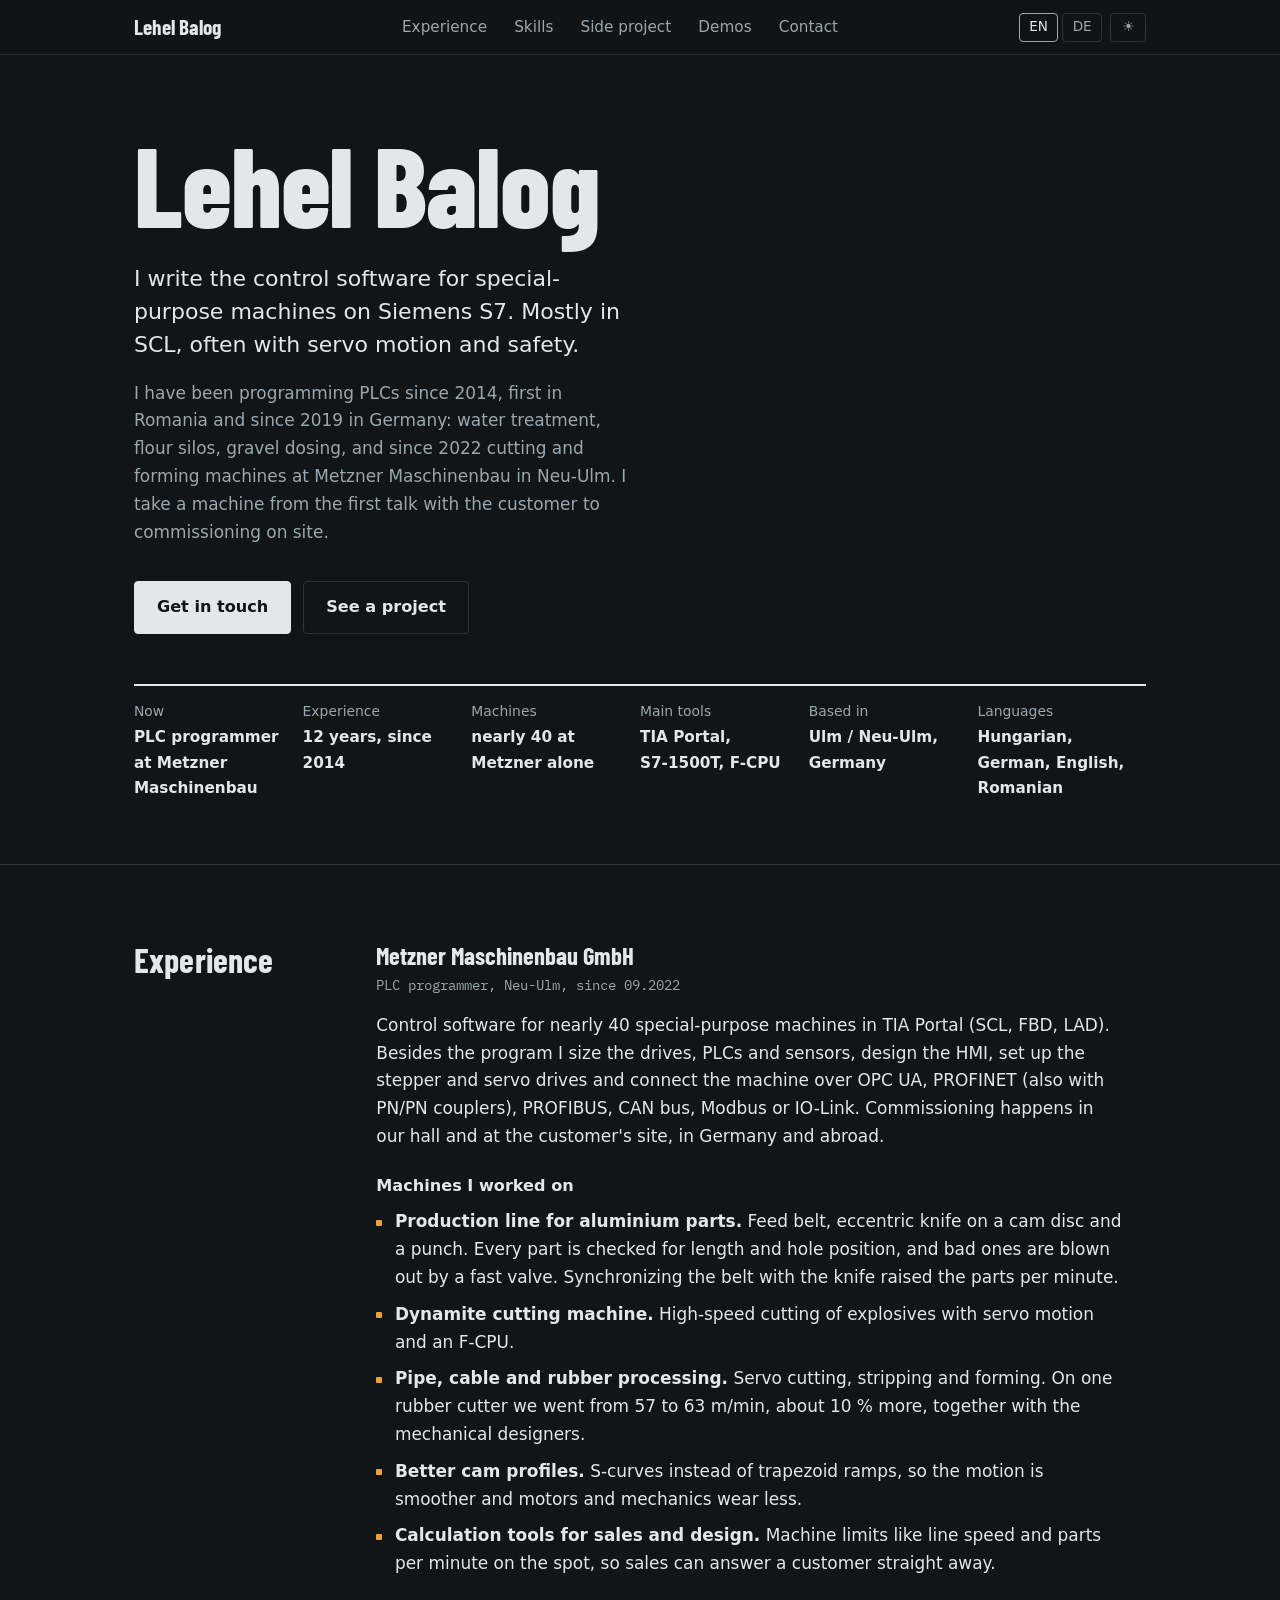
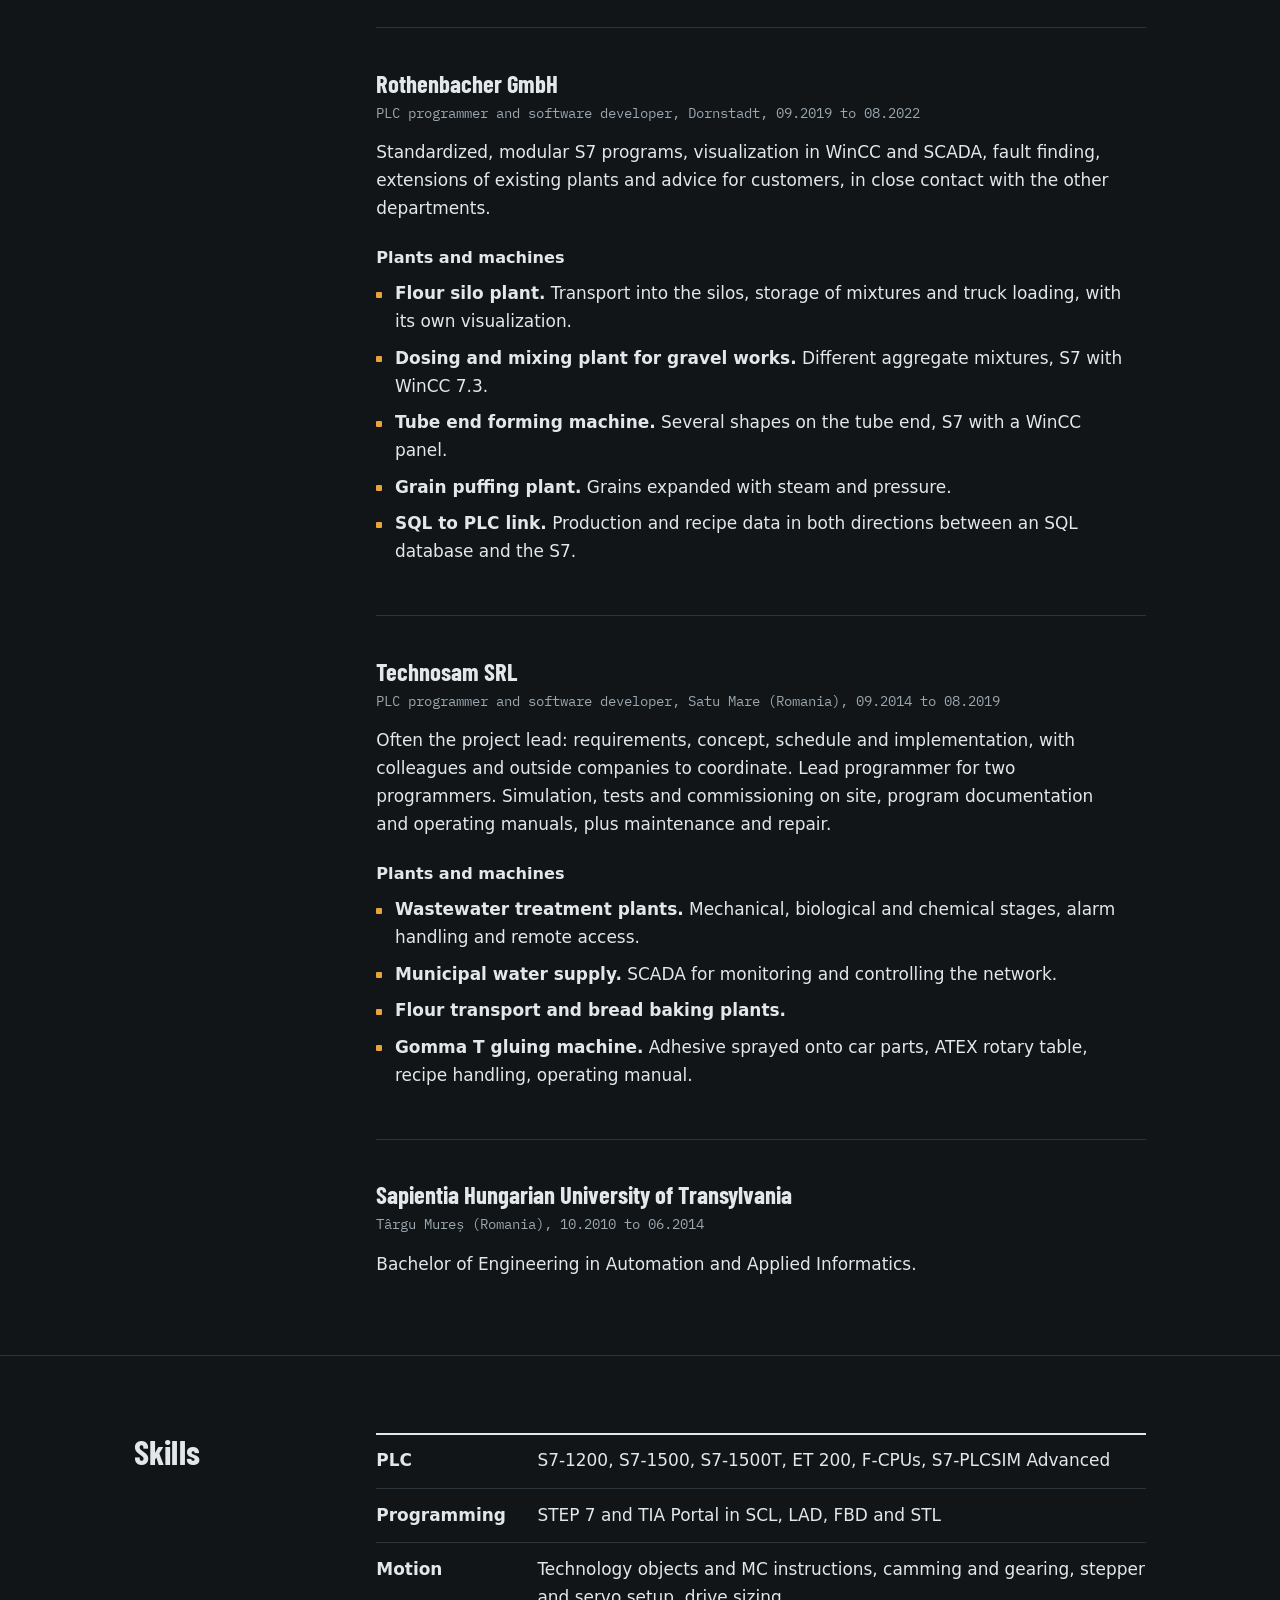
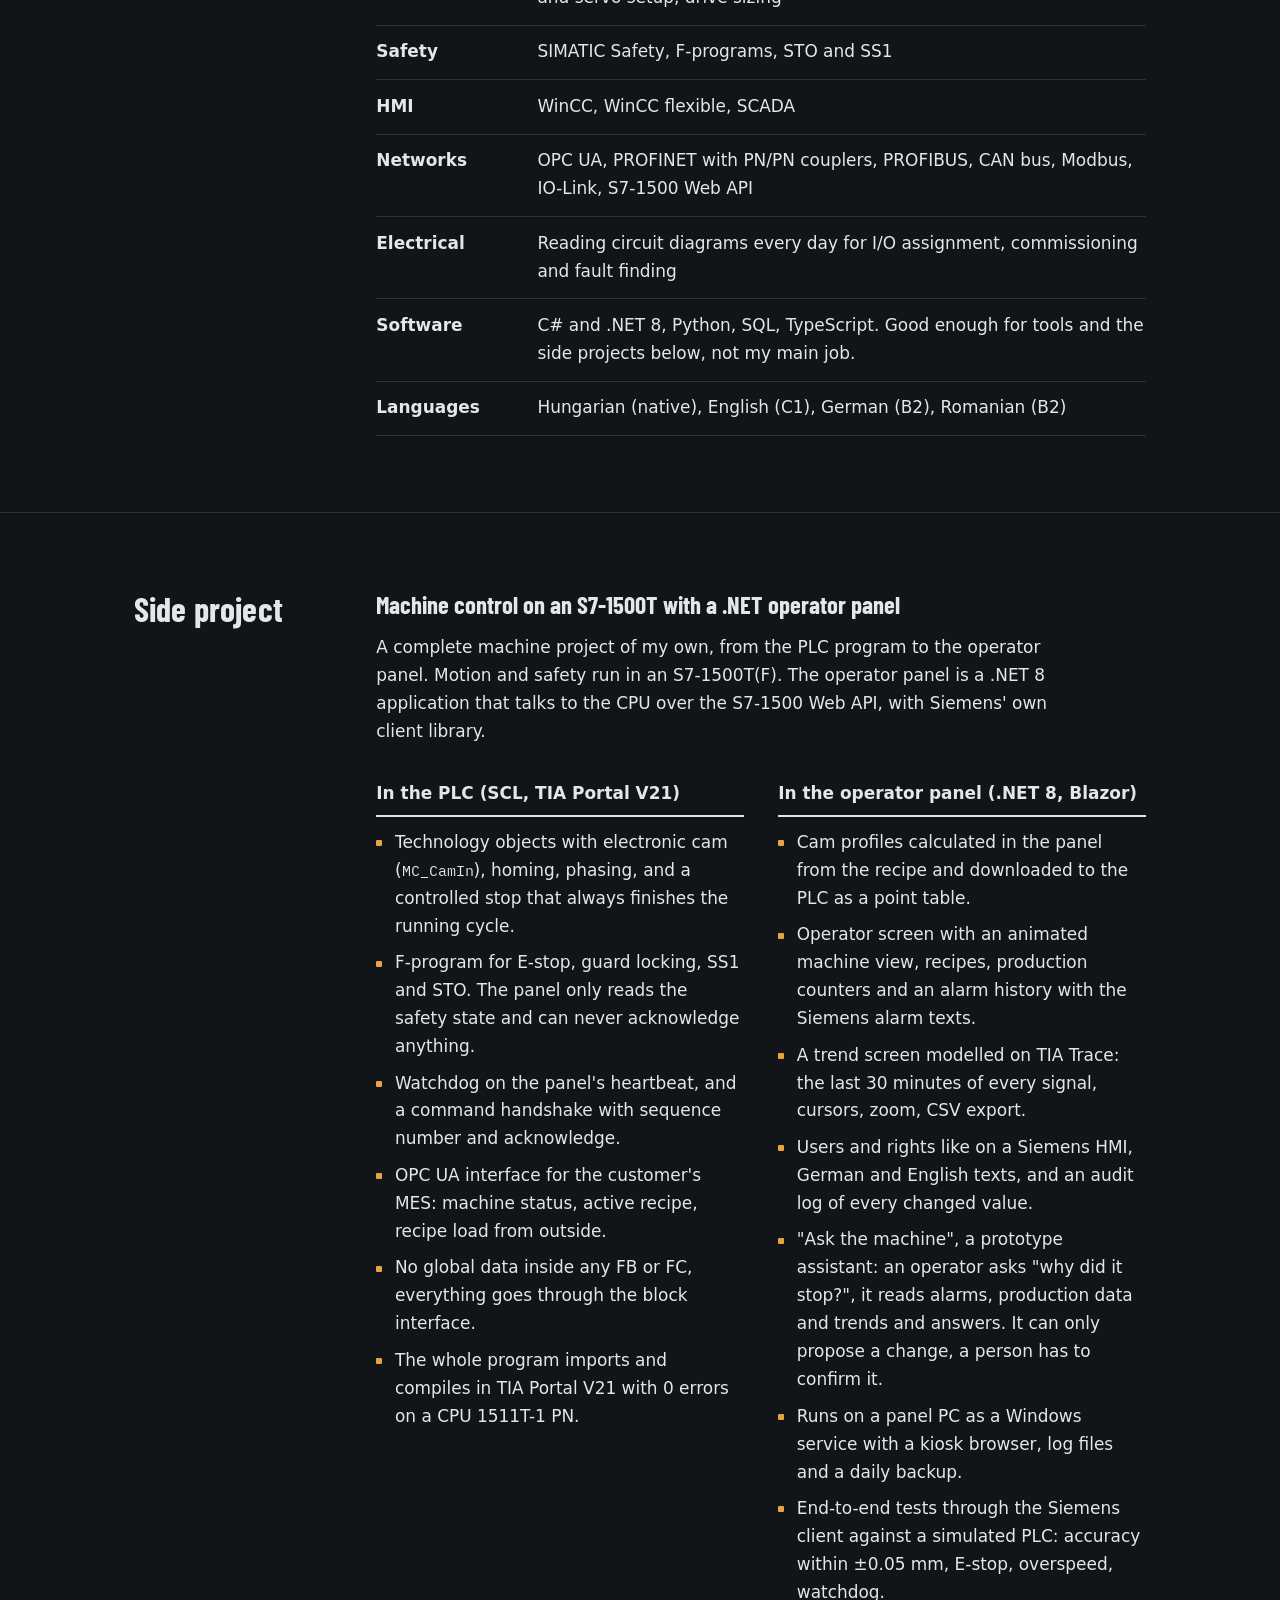
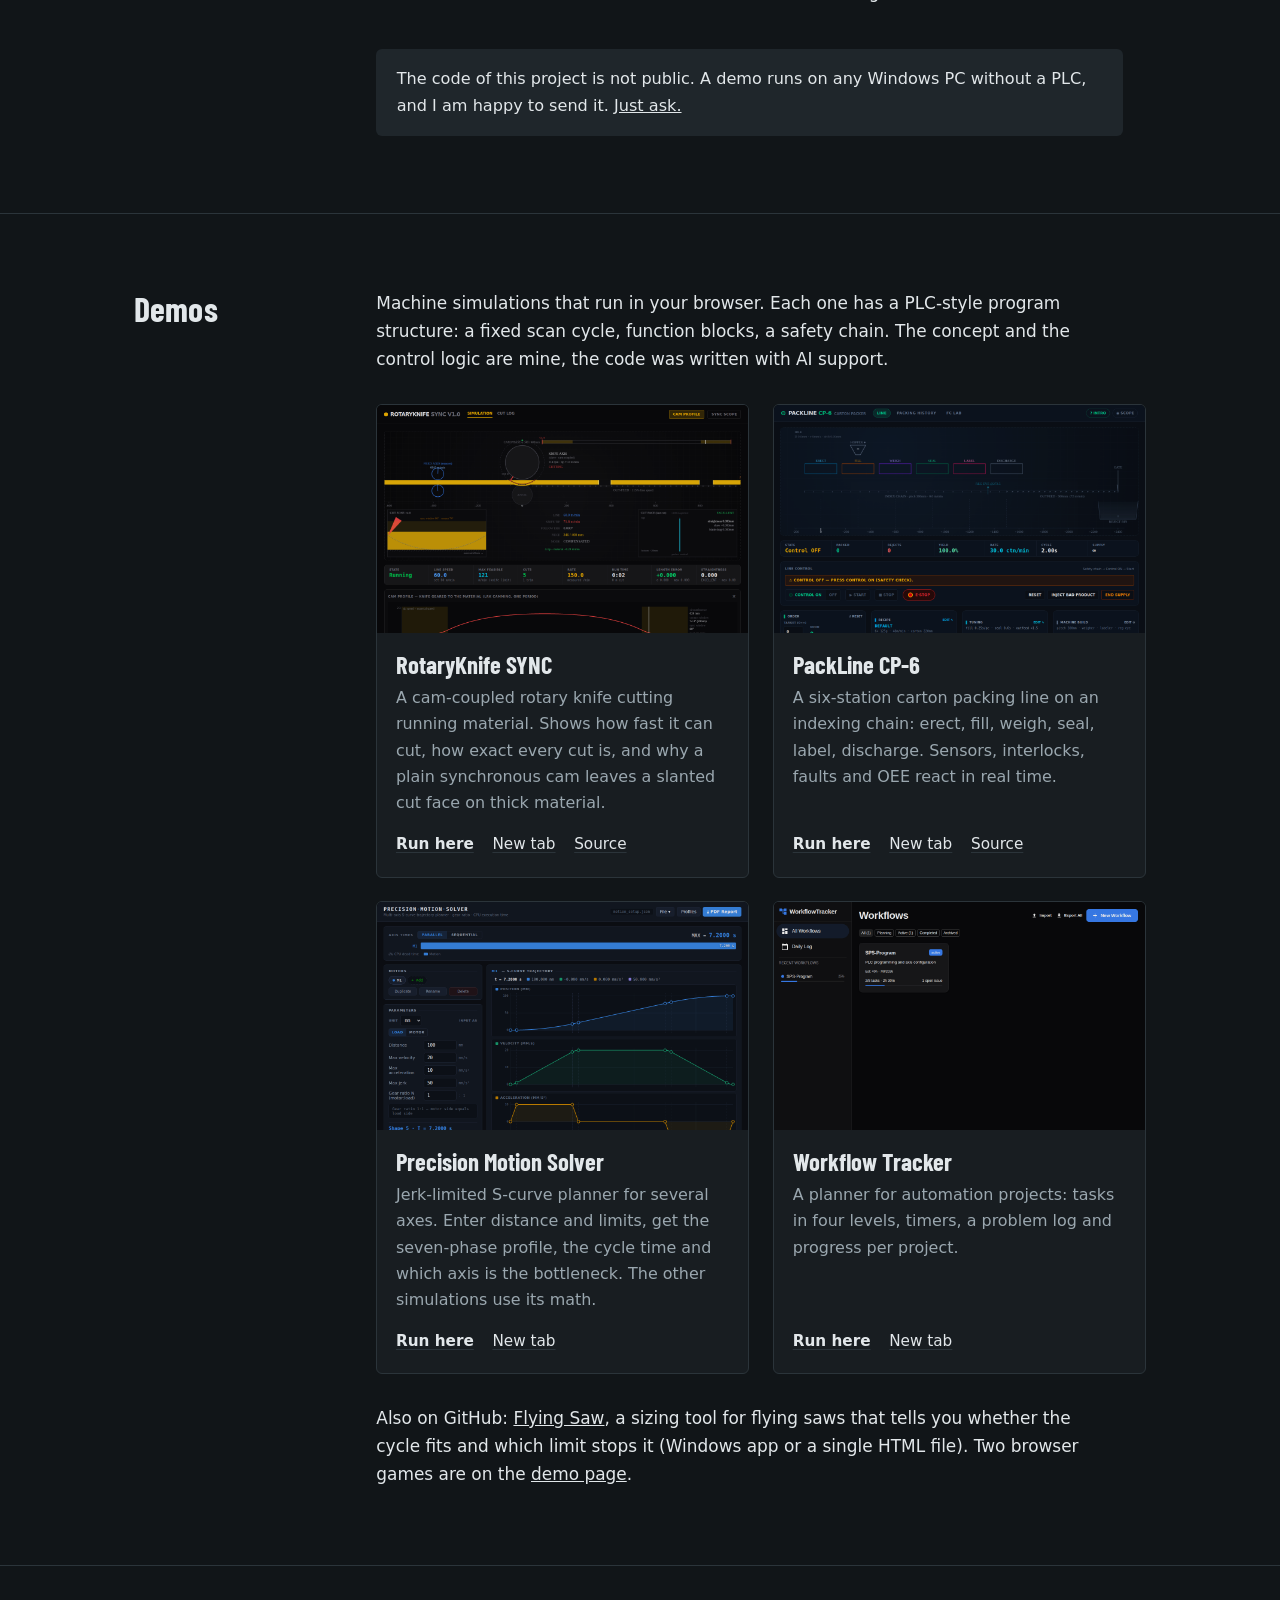
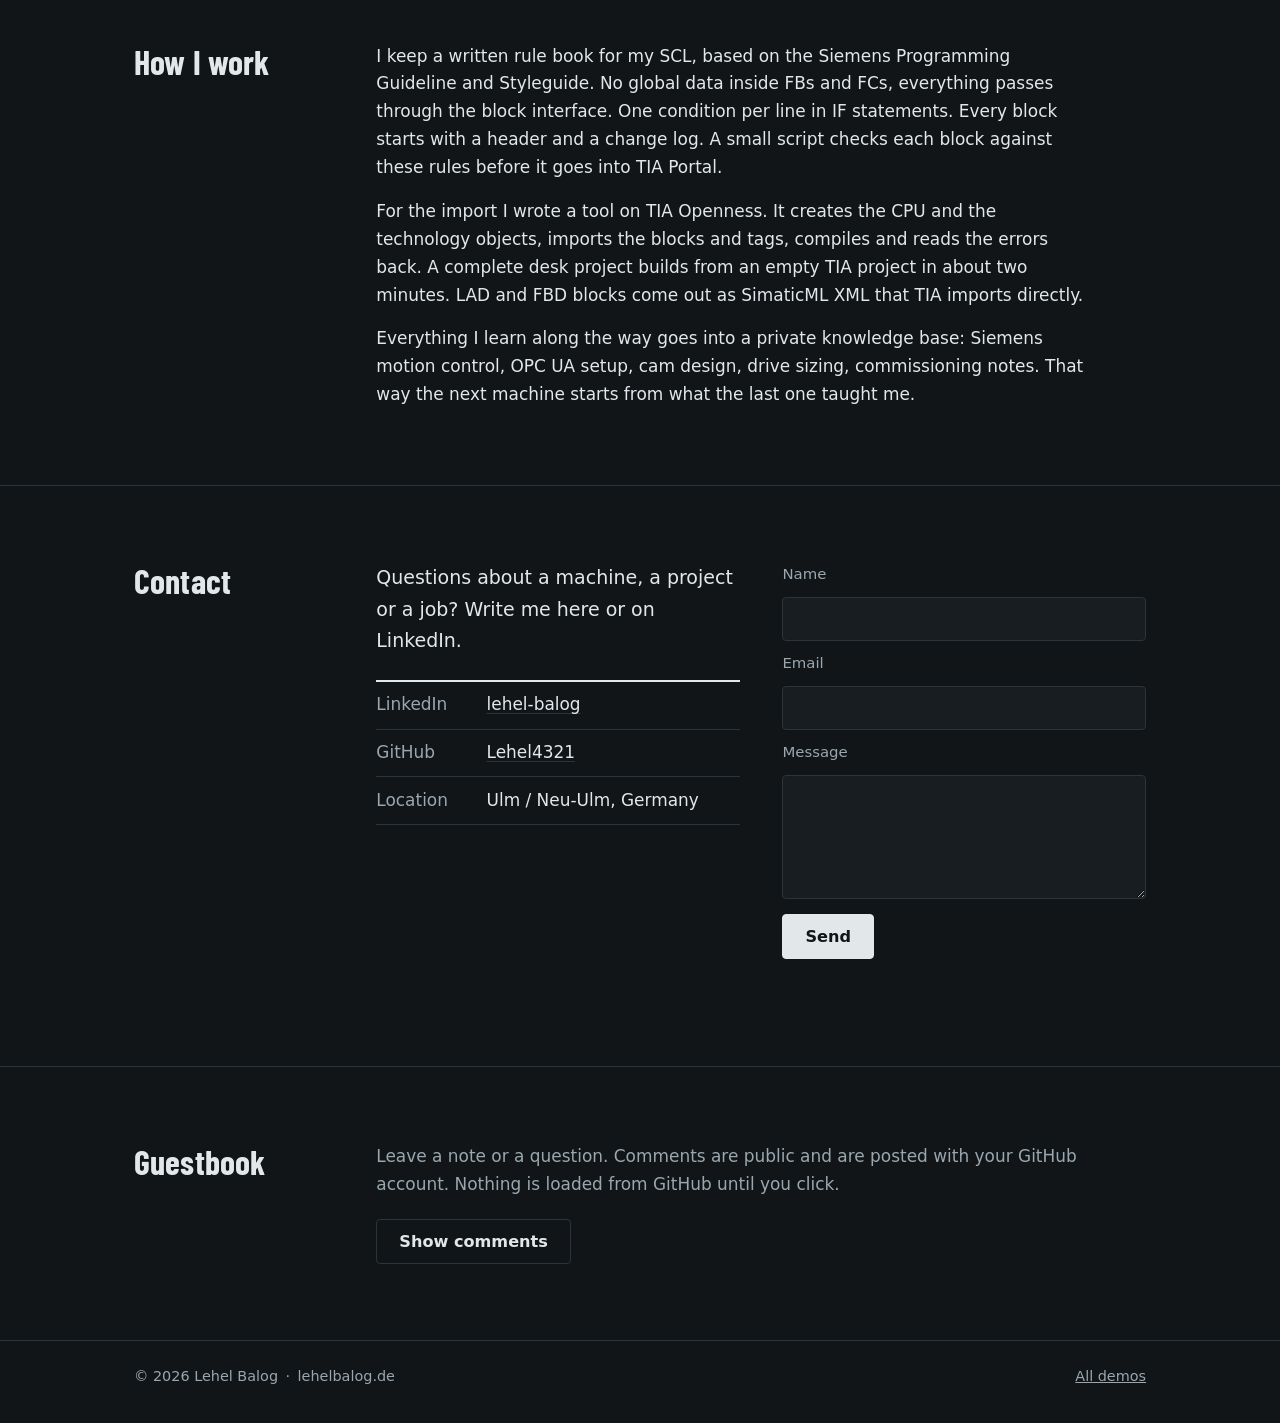
==== index.html @ ff9e0cd0 "Header: machine line instead of a robot Indexing conveyor (S-curve moves) carries blanks under a ser" ====
<!DOCTYPE html>
<html lang="en">
<head>
<meta charset="UTF-8">
<meta name="viewport" content="width=device-width, initial-scale=1.0">
<title>Lehel Balog, PLC programmer (SPS-Programmierer)</title>
<meta name="description" content="Lehel Balog, PLC programmer at Metzner Maschinenbau in Neu-Ulm. Twelve years of Siemens STEP 7 and TIA Portal: SCL, LAD and FBD, servo motion with the S7-1500T, safety with F-CPUs, OPC UA and PROFINET.">

<link rel="icon" type="image/svg+xml" href="/assets/favicon.svg">
<link rel="icon" type="image/png" sizes="32x32" href="/assets/favicon-32.png">
<link rel="icon" type="image/png" sizes="16x16" href="/assets/favicon-16.png">
<link rel="apple-touch-icon" sizes="180x180" href="/assets/apple-touch-icon.png">
<meta name="theme-color" content="#111518">

<meta property="og:type" content="website">
<meta property="og:url" content="https://lehelbalog.de/">
<meta property="og:title" content="Lehel Balog, PLC programmer">
<meta property="og:description" content="Twelve years of Siemens STEP 7 and TIA Portal: SCL, LAD and FBD, servo motion with the S7-1500T, safety with F-CPUs, OPC UA and PROFINET. Neu-Ulm, Germany.">
<meta property="og:image" content="https://lehelbalog.de/assets/og-image.png">
<meta property="og:image:width" content="1200">
<meta property="og:image:height" content="630">
<meta name="twitter:card" content="summary_large_image">
<meta name="twitter:title" content="Lehel Balog, PLC programmer">
<meta name="twitter:description" content="Twelve years of Siemens STEP 7 and TIA Portal: SCL, LAD and FBD, servo motion with the S7-1500T, safety with F-CPUs, OPC UA and PROFINET. Neu-Ulm, Germany.">
<meta name="twitter:image" content="https://lehelbalog.de/assets/og-image.png">
<link rel="canonical" href="https://lehelbalog.de/">

<script type="application/ld+json">
{
  "@context": "https://schema.org",
  "@type": "Person",
  "name": "Lehel Balog",
  "jobTitle": "PLC Programmer",
  "worksFor": { "@type": "Organization", "name": "Metzner Maschinenbau GmbH" },
  "address": { "@type": "PostalAddress", "addressLocality": "Neu-Ulm", "addressCountry": "DE" },
  "url": "https://lehelbalog.de/",
  "image": "https://lehelbalog.de/assets/og-image.png",
  "sameAs": [
    "https://www.linkedin.com/in/lehel-balog-75b9b2129/",
    "https://github.com/Lehel4321"
  ],
  "knowsAbout": ["PLC Programming", "Siemens TIA Portal", "SCL", "Motion Control", "S7-1500T", "SIMATIC Safety", "OPC UA", "PROFINET", "WinCC", "SCADA", "S7-1500 Web API", ".NET", "Industrial Automation"]
}
</script>

<!-- Self-hosted fonts, no external CDN -->
<link rel="preload" href="/assets/fonts/barlow-condensed-latin-700-normal.woff2" as="font" type="font/woff2" crossorigin>
<link rel="stylesheet" href="/assets/fonts/fonts.css">

<!-- Apply the saved theme and language before first paint -->
<script>
try {
  var t = localStorage.getItem('theme') || 'dark';
  if (t === 'dark') document.documentElement.setAttribute('data-theme', 'dark');
  var l = localStorage.getItem('lang') || ((navigator.language || '').toLowerCase().indexOf('de') === 0 ? 'de' : 'en');
  document.documentElement.lang = l;
} catch (e) {}
</script>
<style>
  :root {
    --bg: #f3f1ec;
    --surface: #ffffff;
    --surface2: #ebe8e1;
    --ink: #1b1f22;
    --ink2: #59636b;
    --line: #d8d3c9;
    --accent: #a95b0c;
    --accent-ink: #ffffff;
    --ok: #2f6b45;
    --err: #9a2f2f;
    --shot-shadow: 0 1px 2px rgba(0,0,0,0.06), 0 8px 24px rgba(0,0,0,0.08);
    --sans: system-ui, -apple-system, "Segoe UI", Roboto, "Helvetica Neue", Arial, sans-serif;
    --head: 'Barlow Condensed', var(--sans);
    --mono: 'IBM Plex Mono', ui-monospace, Consolas, monospace;
  }
  html[data-theme="dark"] {
    --bg: #111518;
    --surface: #181d21;
    --surface2: #1f262b;
    --ink: #e2e7ea;
    --ink2: #9aa7af;
    --line: #2b343a;
    --accent: #e8a33d;
    --accent-ink: #111518;
    --ok: #7fd49a;
    --err: #f0918f;
    --shot-shadow: 0 1px 2px rgba(0,0,0,0.4), 0 10px 30px rgba(0,0,0,0.35);
  }

  /* Language switch: both languages are in the page, CSS shows one */
  html[lang="de"] [data-l="en"], html:not([lang="de"]) [data-l="de"] { display:none !important; }

  *, *::before, *::after { margin:0; padding:0; box-sizing:border-box; }
  html { scroll-behavior:smooth; font-size:106%; background:var(--bg); }
  body {
    background:var(--bg); color:var(--ink);
    font-family:var(--sans); font-size:1rem; line-height:1.65;
    -webkit-font-smoothing:antialiased; overflow-x:hidden;
  }
  a { color:inherit; }
  img { max-width:100%; height:auto; display:block; }

  /* NAV */
  nav {
    position:sticky; top:0; z-index:50;
    background:color-mix(in srgb, var(--bg) 90%, transparent);
    backdrop-filter:blur(8px); -webkit-backdrop-filter:blur(8px);
    border-bottom:1px solid var(--line);
  }
  .nav-inner {
    max-width:1080px; margin:0 auto; padding:0 2rem; height:3.2rem;
    display:flex; align-items:center; justify-content:space-between; gap:1rem;
  }
  .nav-name { font-family:var(--head); font-weight:700; font-size:1.25rem; text-decoration:none; letter-spacing:0.01em; }
  .nav-links { display:flex; gap:1.6rem; list-style:none; }
  .nav-links a { font-size:0.9rem; color:var(--ink2); text-decoration:none; }
  .nav-links a:hover { color:var(--ink); }
  .nav-right { display:flex; align-items:center; gap:0.5rem; }
  .lang-btn, .theme-btn {
    font-family:var(--sans); font-size:0.8rem; line-height:1;
    padding:0.4rem 0.55rem; border:1px solid var(--line); border-radius:4px;
    background:transparent; color:var(--ink2); cursor:pointer;
  }
  .lang-btn:hover, .theme-btn:hover { color:var(--ink); }
  .lang-btn.active { color:var(--ink); border-color:var(--ink2); }
  .theme-btn { min-width:2.1rem; }
  .lang-toggle { display:flex; gap:0.25rem; }
  a:focus-visible, button:focus-visible, input:focus-visible, textarea:focus-visible {
    outline:2px solid var(--accent); outline-offset:2px;
  }

  .hamburger {
    display:none; flex-direction:column; justify-content:center; gap:5px;
    width:34px; height:34px; background:transparent; border:none; cursor:pointer; padding:6px;
  }
  .hamburger span { display:block; height:1.5px; background:var(--ink); transition:transform 0.2s, opacity 0.2s; }
  .hamburger.open span:nth-child(1) { transform:translateY(6.5px) rotate(45deg); }
  .hamburger.open span:nth-child(2) { opacity:0; }
  .hamburger.open span:nth-child(3) { transform:translateY(-6.5px) rotate(-45deg); }
  .mobile-menu {
    display:none; position:fixed; inset:3.2rem 0 0 0; z-index:49;
    background:var(--bg); flex-direction:column; padding:0.5rem 0 2rem;
  }
  .mobile-menu.open { display:flex; }
  .mobile-menu a { font-size:1.05rem; text-decoration:none; padding:0.9rem 2rem; border-bottom:1px solid var(--line); }

  /* LAYOUT */
  .wrap { max-width:1080px; margin:0 auto; padding:0 2rem; }
  section { padding:4.5rem 0; border-top:1px solid var(--line); }
  section, .viewer { scroll-margin-top:3.6rem; }
  .sec { display:grid; grid-template-columns:200px 1fr; gap:2.5rem; }
  h2 {
    font-family:var(--head); font-weight:700; font-size:2rem; line-height:1.1;
    letter-spacing:0.005em;
  }
  .sec > h2 { position:sticky; top:4.6rem; align-self:start; }
  h3 { font-family:var(--head); font-weight:700; font-size:1.45rem; line-height:1.2; }
  p + p { margin-top:0.9rem; }
  .lead { font-size:1.12rem; }
  .muted { color:var(--ink2); }
  .prose { max-width:42rem; }

  /* HERO */
  .hero { padding:4.5rem 0 3.5rem; }
  /* 3D machine scene (assets/hero3d.js), fades in once the first frame is drawn */
  .hero-3d { position:relative; height:30rem; margin:-1.5rem -1rem 0 0; opacity:0; transition:opacity 1s; }
  .hero-3d.on { opacity:1; }
  .hero-3d canvas { position:absolute; inset:0; width:100% !important; height:100% !important; display:block; }
  .hero-3d { -webkit-mask-image:radial-gradient(ellipse 50% 50% at 50% 50%, #000 62%, transparent 100%);
                     mask-image:radial-gradient(ellipse 50% 50% at 50% 50%, #000 62%, transparent 100%); }
  .hero h1, .hero-intro, .hero-text, .hero-actions, .facts { animation:rise 0.7s both; }
  .hero-intro { animation-delay:0.1s; }
  .hero-text { animation-delay:0.18s; }
  .hero-actions { animation-delay:0.26s; }
  .facts { animation-delay:0.34s; }
  @keyframes rise { from { opacity:0; transform:translateY(10px); } to { opacity:1; transform:none; } }
  .hero-grid { display:grid; grid-template-columns:minmax(0,1.05fr) minmax(0,1fr); gap:2rem; align-items:center; }
  h1 {
    font-family:var(--head); font-weight:800; line-height:0.92;
    font-size:clamp(3.6rem, 9vw, 6.6rem); letter-spacing:-0.01em; margin-bottom:1.6rem;
  }
  .hero-intro { font-size:1.3rem; line-height:1.5; max-width:36rem; margin-bottom:1.1rem; }
  .hero-text { max-width:36rem; color:var(--ink2); }
  .hero-actions { display:flex; flex-wrap:wrap; gap:0.7rem; margin-top:2rem; }
  .btn {
    display:inline-block; font-family:var(--sans); font-size:0.95rem; font-weight:600;
    padding:0.7rem 1.3rem; border-radius:4px; text-decoration:none; cursor:pointer;
    border:1px solid var(--ink); background:var(--ink); color:var(--bg);
  }
  .btn:hover { opacity:0.88; }
  .btn.secondary { background:transparent; color:var(--ink); border-color:var(--line); }
  .btn.secondary:hover { border-color:var(--ink2); opacity:1; }
  .btn:disabled { opacity:0.5; cursor:default; }

  .facts { grid-column:1 / -1; display:grid; grid-template-columns:repeat(6, minmax(0,1fr)); border-top:2px solid var(--ink); margin-top:1rem; }
  .facts div { padding:0.8rem 1rem 0.2rem 0; font-size:0.9rem; }
  .facts dt { color:var(--ink2); font-size:0.82rem; margin-bottom:0.15rem; }
  .facts dd { font-weight:600; }
  .nw { white-space:nowrap; }

  /* EXPERIENCE */
  .job { padding-bottom:2.4rem; margin-bottom:2.4rem; border-bottom:1px solid var(--line); }
  .job:last-child { border-bottom:none; margin-bottom:0; padding-bottom:0; }
  .job-meta { font-family:var(--mono); font-size:0.8rem; color:var(--ink2); margin:0.2rem 0 0.9rem; }
  .job p { max-width:44rem; }
  .job h4 { font-size:0.95rem; font-weight:600; margin:1.3rem 0 0.5rem; }
  .list { list-style:none; max-width:44rem; }
  .list li { position:relative; padding-left:1.1rem; margin-bottom:0.5rem; }
  .list li::before { content:""; position:absolute; left:0; top:0.68em; width:6px; height:6px; background:var(--accent); border-radius:1px; }
  .list strong { font-weight:600; }

  /* SKILLS */
  .skills { width:100%; border-collapse:collapse; max-width:48rem; }
  .skills th, .skills td { text-align:left; vertical-align:top; padding:0.75rem 0; border-bottom:1px solid var(--line); }
  .skills tr:first-child th, .skills tr:first-child td { border-top:2px solid var(--ink); }
  .skills th { width:9.5rem; font-weight:600; padding-right:1rem; }

  /* SIDE PROJECT */
  .two-col { display:grid; grid-template-columns:1fr 1fr; gap:2rem; margin-top:2rem; }
  .two-col h4 { font-size:1rem; font-weight:600; margin-bottom:0.7rem; padding-bottom:0.4rem; border-bottom:2px solid var(--ink); }
  .note { margin-top:2rem; padding:1rem 1.2rem; background:var(--surface2); border-radius:6px; max-width:44rem; font-size:0.95rem; }

  /* DEMOS */
  .demo-grid { display:grid; grid-template-columns:1fr 1fr; gap:1.4rem; margin-top:1.8rem; }
  .demo-card { background:var(--surface); border:1px solid var(--line); border-radius:6px; overflow:hidden; display:flex; flex-direction:column; }
  .demo-shot { display:block; width:100%; padding:0; border:0; background:#09090b; cursor:pointer; position:relative; }
  .demo-shot img { width:100%; aspect-ratio:1240/760; object-fit:cover; opacity:0.92; transition:opacity 0.15s; }
  .demo-shot:hover img { opacity:1; }
  .demo-body { padding:1rem 1.1rem 1.15rem; display:flex; flex-direction:column; flex:1; }
  .demo-body p { font-size:0.94rem; color:var(--ink2); margin-top:0.35rem; flex:1; }
  .demo-links { display:flex; flex-wrap:wrap; gap:0.4rem 1.1rem; margin-top:0.9rem; font-size:0.9rem; }
  .demo-links a, .demo-links button { color:var(--ink); text-decoration:underline; text-decoration-color:var(--line); text-underline-offset:3px; background:none; border:0; font:inherit; cursor:pointer; padding:0; }
  .demo-links a:hover, .demo-links button:hover { text-decoration-color:var(--ink); }
  .demo-links .run { font-weight:600; }

  .viewer { display:none; margin-top:1.8rem; border:1px solid var(--line); border-radius:6px; overflow:hidden; background:#09090b; }
  .viewer.open { display:block; }
  .viewer-bar { display:flex; align-items:center; justify-content:space-between; gap:1rem; padding:0.55rem 0.9rem; background:var(--surface); border-bottom:1px solid var(--line); font-size:0.9rem; }
  .viewer-bar strong { font-weight:600; }
  .viewer-actions { display:flex; gap:1rem; }
  .viewer-actions a, .viewer-actions button { background:none; border:0; font:inherit; color:var(--ink); cursor:pointer; text-decoration:underline; text-decoration-color:var(--line); text-underline-offset:3px; padding:0; }
  .viewer iframe { width:100%; height:760px; border:0; display:block; background:#09090b; }
  .viewer:fullscreen { display:flex; flex-direction:column; width:100vw; height:100vh; height:100dvh; border-radius:0; }
  .viewer:-webkit-full-screen { display:flex; flex-direction:column; width:100vw; height:100vh; }
  .viewer:fullscreen iframe, .viewer:-webkit-full-screen iframe { flex:1 1 auto; height:100%; }

  /* CONTACT */
  .contact-grid { display:grid; grid-template-columns:1fr 1fr; gap:2.5rem; }
  .contact-links { list-style:none; margin-top:1.4rem; }
  .contact-links li { padding:0.55rem 0; border-bottom:1px solid var(--line); display:grid; grid-template-columns:6.5rem 1fr; }
  .contact-links li:first-child { border-top:2px solid var(--ink); }
  .contact-links .k { color:var(--ink2); }
  code { font-family:var(--mono); font-size:0.88em; }
  .contact-links a { text-decoration:underline; text-decoration-color:var(--line); text-underline-offset:3px; }
  .contact-links a:hover { text-decoration-color:var(--ink); }
  .form { display:flex; flex-direction:column; gap:0.6rem; }
  .form label { font-size:0.88rem; color:var(--ink2); }
  .form input, .form textarea {
    width:100%; font-family:var(--sans); font-size:1rem; color:var(--ink);
    background:var(--surface); border:1px solid var(--line); border-radius:4px;
    padding:0.65rem 0.8rem; resize:vertical; -webkit-appearance:none; appearance:none;
  }
  .form input:focus, .form textarea:focus { border-color:var(--ink2); outline:none; }
  .form .btn { align-self:flex-start; margin-top:0.3rem; }
  .form-status { font-size:0.92rem; min-height:1.3em; }
  .form-status.ok { color:var(--ok); }
  .form-status.err { color:var(--err); }

  /* GUESTBOOK */
  .comments-body { margin-top:1.4rem; background:#0d1117; border-radius:6px; padding:1rem; display:none; }
  .comments-body.open { display:block; }
  .comments-loading { font-size:0.9rem; color:#8b949e; text-align:center; padding:1.4rem 1rem; }
  .comments-loading a { color:#c9d1d9; }
  #comments-thread .utterances { max-width:100%; }

  /* FOOTER */
  footer { border-top:1px solid var(--line); }
  .foot { max-width:1080px; margin:0 auto; padding:1.4rem 2rem 2rem; display:flex; justify-content:space-between; gap:1rem; font-size:0.85rem; color:var(--ink2); }
  /* the separator dot links to the stats panel; it looks and behaves like punctuation */
  .foot-dot { color:inherit; text-decoration:none; cursor:default; padding:0 0.4em; margin:0 -0.2em; }

  @media (prefers-reduced-motion: reduce) { html { scroll-behavior:auto; } * { transition:none !important; animation:none !important; } }

  /* LARGE SCREENS: scale up so 1440p / 4K monitors don't get a narrow strip */
  @media (min-width:1600px) {
    html { font-size:128%; }
    .wrap, .nav-inner, .foot { max-width:1320px; }
    .viewer iframe { height:860px; }
  }
  @media (min-width:2200px) {
    html { font-size:170%; }
    .wrap, .nav-inner, .foot { max-width:1780px; }
    .sec { grid-template-columns:300px 1fr; }
    .viewer iframe { height:1100px; }
  }
  @media (min-width:3200px) {
    html { font-size:230%; }
    .wrap, .nav-inner, .foot { max-width:2300px; }
    .viewer iframe { height:1400px; }
  }

  @media (max-width:980px) {
    .nav-links { display:none; }
    .hamburger { display:flex; }
    .sec { grid-template-columns:1fr; gap:1.4rem; }
    .sec > h2 { position:static; }
    .hero-grid { grid-template-columns:1fr; gap:1rem; }
    .hero-3d { height:24rem; margin:0; }
    .facts { grid-template-columns:repeat(3, minmax(0,1fr)); }
  }
  @media (max-width:720px) {
    .wrap, .nav-inner, .foot { padding-left:1rem; padding-right:1rem; }
    section { padding:3.2rem 0; }
    .hero { padding:3rem 0 2.5rem; }
    .hero-3d { height:19rem; }
    .facts { grid-template-columns:repeat(2, minmax(0,1fr)); }
    .hero-intro { font-size:1.15rem; }
    .two-col, .demo-grid, .contact-grid { grid-template-columns:1fr; }
    .viewer iframe { height:600px; }
    .skills th { width:7rem; }
    .form input, .form textarea { font-size:16px; } /* stops iOS zoom on focus */
    .foot { flex-direction:column; }
  }
</style>
</head>
<body>

<nav>
  <div class="nav-inner">
    <a href="#top" class="nav-name">Lehel Balog</a>
    <ul class="nav-links">
      <li><a href="#experience"><span data-l="en">Experience</span><span data-l="de">Erfahrung</span></a></li>
      <li><a href="#skills"><span data-l="en">Skills</span><span data-l="de">Kenntnisse</span></a></li>
      <li><a href="#side-project"><span data-l="en">Side project</span><span data-l="de">Eigenes Projekt</span></a></li>
      <li><a href="#demos">Demos</a></li>
      <li><a href="#contact"><span data-l="en">Contact</span><span data-l="de">Kontakt</span></a></li>
    </ul>
    <div class="nav-right">
      <div class="lang-toggle">
        <button type="button" class="lang-btn" data-set-lang="en">EN</button>
        <button type="button" class="lang-btn" data-set-lang="de">DE</button>
      </div>
      <button type="button" class="theme-btn" aria-label="Switch theme">☾</button>
      <button type="button" class="hamburger" id="hamburger" aria-label="Menu"><span></span><span></span><span></span></button>
    </div>
  </div>
</nav>

<div class="mobile-menu" id="mobileMenu">
  <a href="#experience"><span data-l="en">Experience</span><span data-l="de">Erfahrung</span></a>
  <a href="#skills"><span data-l="en">Skills</span><span data-l="de">Kenntnisse</span></a>
  <a href="#side-project"><span data-l="en">Side project</span><span data-l="de">Eigenes Projekt</span></a>
  <a href="#demos">Demos</a>
  <a href="#how-i-work"><span data-l="en">How I work</span><span data-l="de">Arbeitsweise</span></a>
  <a href="#contact"><span data-l="en">Contact</span><span data-l="de">Kontakt</span></a>
  <a href="#comments"><span data-l="en">Guestbook</span><span data-l="de">Gästebuch</span></a>
</div>

<main id="top">

<!-- HERO -->
<header class="hero">
  <div class="wrap hero-grid">
    <div>
      <h1>Lehel Balog</h1>
      <p class="hero-intro" data-l="en">I write the control software for special-purpose machines on Siemens S7. Mostly in SCL, often with servo motion and safety.</p>
      <p class="hero-intro" data-l="de">Ich schreibe die Steuerungssoftware für Sondermaschinen auf Siemens S7. Meistens in SCL, oft mit Servoachsen und Sicherheitstechnik.</p>
      <p class="hero-text" data-l="en">I have been programming PLCs since 2014, first in Romania and since 2019 in Germany: water treatment, flour silos, gravel dosing, and since 2022 cutting and forming machines at Metzner Maschinenbau in Neu-Ulm. I take a machine from the first talk with the customer to commissioning on site.</p>
      <p class="hero-text" data-l="de">Ich programmiere SPS seit 2014, zuerst in Rumänien und seit 2019 in Deutschland: Kläranlagen, Mehlsilos, Dosieranlagen für Schotterwerke und seit 2022 Schneide- und Umformmaschinen bei der Metzner Maschinenbau GmbH in Neu-Ulm. Ich begleite eine Maschine vom ersten Gespräch mit dem Kunden bis zur Inbetriebnahme vor Ort.</p>
      <div class="hero-actions">
        <a href="#contact" class="btn"><span data-l="en">Get in touch</span><span data-l="de">Kontakt aufnehmen</span></a>
        <a href="#side-project" class="btn secondary"><span data-l="en">See a project</span><span data-l="de">Projekt ansehen</span></a>
      </div>
    </div>
    <div class="hero-3d" id="hero-3d" aria-hidden="true"></div>
    <dl class="facts">
      <div><dt data-l="en">Now</dt><dt data-l="de">Aktuell</dt><dd><span data-l="en">PLC programmer at Metzner Maschinenbau</span><span data-l="de">SPS-Programmierer bei Metzner Maschinenbau</span></dd></div>
      <div><dt data-l="en">Experience</dt><dt data-l="de">Erfahrung</dt><dd><span data-l="en">12 years, since 2014</span><span data-l="de">12 Jahre, seit 2014</span></dd></div>
      <div><dt data-l="en">Machines</dt><dt data-l="de">Maschinen</dt><dd><span data-l="en">nearly 40 at Metzner alone</span><span data-l="de">knapp 40 allein bei Metzner</span></dd></div>
      <div><dt data-l="en">Main tools</dt><dt data-l="de">Werkzeuge</dt><dd>TIA Portal, <span class="nw">S7-1500T</span>, F-CPU</dd></div>
      <div><dt data-l="en">Based in</dt><dt data-l="de">Wohnort</dt><dd><span data-l="en">Ulm / Neu-Ulm, Germany</span><span data-l="de">Raum Ulm / Neu-Ulm</span></dd></div>
      <div><dt data-l="en">Languages</dt><dt data-l="de">Sprachen</dt><dd><span data-l="en">Hungarian, German, English, Romanian</span><span data-l="de">Ungarisch, Deutsch, Englisch, Rumänisch</span></dd></div>
    </dl>
  </div>
</header>

<!-- EXPERIENCE -->
<section id="experience">
  <div class="wrap sec">
    <h2><span data-l="en">Experience</span><span data-l="de">Erfahrung</span></h2>
    <div>
      <article class="job">
        <h3>Metzner Maschinenbau GmbH</h3>
        <p class="job-meta"><span data-l="en">PLC programmer, Neu-Ulm, since 09.2022</span><span data-l="de">SPS-Programmierer, Neu-Ulm, seit 09.2022</span></p>
        <p data-l="en">Control software for nearly 40 special-purpose machines in TIA Portal (SCL, FBD, LAD). Besides the program I size the drives, PLCs and sensors, design the HMI, set up the stepper and servo drives and connect the machine over OPC UA, PROFINET (also with PN/PN couplers), PROFIBUS, CAN bus, Modbus or IO-Link. Commissioning happens in our hall and at the customer's site, in Germany and abroad.</p>
        <p data-l="de">Steuerungssoftware für knapp 40 Sondermaschinen in TIA Portal (SCL, FUP, KOP). Neben dem Programm lege ich Antriebe, Steuerungen und Sensorik aus, gestalte die HMI, parametriere Schritt- und Servomotoren und binde die Maschine über OPC UA, PROFINET (auch mit PN/PN-Koppler), PROFIBUS, CAN-Bus, Modbus oder IO-Link an. Die Inbetriebnahme mache ich im Haus und beim Kunden, im In- und Ausland.</p>
        <h4><span data-l="en">Machines I worked on</span><span data-l="de">Maschinen, an denen ich gearbeitet habe</span></h4>
        <ul class="list" data-l="en">
          <li><strong>Production line for aluminium parts.</strong> Feed belt, eccentric knife on a cam disc and a punch. Every part is checked for length and hole position, and bad ones are blown out by a fast valve. Synchronizing the belt with the knife raised the parts per minute.</li>
          <li><strong>Dynamite cutting machine.</strong> High-speed cutting of explosives with servo motion and an F-CPU.</li>
          <li><strong>Pipe, cable and rubber processing.</strong> Servo cutting, stripping and forming. On one rubber cutter we went from 57 to 63 m/min, about 10 % more, together with the mechanical designers.</li>
          <li><strong>Better cam profiles.</strong> S-curves instead of trapezoid ramps, so the motion is smoother and motors and mechanics wear less.</li>
          <li><strong>Calculation tools for sales and design.</strong> Machine limits like line speed and parts per minute on the spot, so sales can answer a customer straight away.</li>
        </ul>
        <ul class="list" data-l="de">
          <li><strong>Fertigungsanlage für Aluminiumteile.</strong> Zuführband, Exzentermesser mit Kurvenscheibe und Locher. Jedes Teil wird auf Länge und Lochposition geprüft, Ausschuss wird über ein schnelles Ventil ausgeblasen. Durch die Synchronisierung von Band und Messer stieg die Stückzahl pro Minute.</li>
          <li><strong>Dynamit-Schneidemaschine.</strong> Schnelles Schneiden von Sprengstoff mit Servoachsen und F-CPU.</li>
          <li><strong>Rohr-, Kabel- und Gummiverarbeitung.</strong> Servogesteuertes Schneiden, Abisolieren und Umformen. An einer Gummischneidemaschine ging es zusammen mit der Konstruktion von 57 auf 63 m/min, also etwa 10 % mehr.</li>
          <li><strong>Bessere Kurvenscheiben.</strong> S-Kurven statt Trapezrampen, damit die Bewegung ruhiger läuft und Motoren und Mechanik weniger verschleißen.</li>
          <li><strong>Berechnungstools für Vertrieb und Konstruktion.</strong> Maschinengrenzen wie Liniengeschwindigkeit und Stück pro Minute sofort, damit der Vertrieb dem Kunden direkt antworten kann.</li>
        </ul>
      </article>

      <article class="job">
        <h3>Rothenbacher GmbH</h3>
        <p class="job-meta"><span data-l="en">PLC programmer and software developer, Dornstadt, 09.2019 to 08.2022</span><span data-l="de">SPS-Programmierer und Softwareentwickler, Dornstadt, 09.2019 bis 08.2022</span></p>
        <p data-l="en">Standardized, modular S7 programs, visualization in WinCC and SCADA, fault finding, extensions of existing plants and advice for customers, in close contact with the other departments.</p>
        <p data-l="de">Standardisierte, modulare S7-Programme, Visualisierung in WinCC und SCADA, Fehlersuche, Erweiterung bestehender Anlagen und Kundenberatung, in enger Abstimmung mit den anderen Abteilungen.</p>
        <h4><span data-l="en">Plants and machines</span><span data-l="de">Anlagen und Maschinen</span></h4>
        <ul class="list" data-l="en">
          <li><strong>Flour silo plant.</strong> Transport into the silos, storage of mixtures and truck loading, with its own visualization.</li>
          <li><strong>Dosing and mixing plant for gravel works.</strong> Different aggregate mixtures, S7 with WinCC 7.3.</li>
          <li><strong>Tube end forming machine.</strong> Several shapes on the tube end, S7 with a WinCC panel.</li>
          <li><strong>Grain puffing plant.</strong> Grains expanded with steam and pressure.</li>
          <li><strong>SQL to PLC link.</strong> Production and recipe data in both directions between an SQL database and the S7.</li>
        </ul>
        <ul class="list" data-l="de">
          <li><strong>Mehlsiloanlage.</strong> Transport in die Silos, Lagerung von Mischungen und Lkw-Verladung, mit eigener Visualisierung.</li>
          <li><strong>Dosier- und Mischanlage für Schotterwerke.</strong> Verschiedene Korngemische, S7 mit WinCC 7.3.</li>
          <li><strong>Rohrendenumformmaschine.</strong> Verschiedene Formen am Rohrende, S7 mit WinCC-Panel.</li>
          <li><strong>Puffing-Anlage.</strong> Expansion von Körnern mit Dampf und Druck.</li>
          <li><strong>SQL-SPS-Kopplung.</strong> Produktions- und Rezeptdaten in beide Richtungen zwischen SQL-Datenbank und S7.</li>
        </ul>
      </article>

      <article class="job">
        <h3>Technosam SRL</h3>
        <p class="job-meta"><span data-l="en">PLC programmer and software developer, Satu Mare (Romania), 09.2014 to 08.2019</span><span data-l="de">SPS-Programmierer und Softwareentwickler, Satu Mare (Rumänien), 09.2014 bis 08.2019</span></p>
        <p data-l="en">Often the project lead: requirements, concept, schedule and implementation, with colleagues and outside companies to coordinate. Lead programmer for two programmers. Simulation, tests and commissioning on site, program documentation and operating manuals, plus maintenance and repair.</p>
        <p data-l="de">Häufig in der Projektleitung: Anforderungen, Konzept, Zeitplan und Umsetzung, inklusive Koordination von Kollegen und Fremdfirmen. Leitender Programmierer für zwei Programmierer. Simulation, Test und Inbetriebnahme vor Ort, Programmdokumentation und Bedienhandbücher, dazu Wartung und Reparatur.</p>
        <h4><span data-l="en">Plants and machines</span><span data-l="de">Anlagen und Maschinen</span></h4>
        <ul class="list" data-l="en">
          <li><strong>Wastewater treatment plants.</strong> Mechanical, biological and chemical stages, alarm handling and remote access.</li>
          <li><strong>Municipal water supply.</strong> SCADA for monitoring and controlling the network.</li>
          <li><strong>Flour transport and bread baking plants.</strong></li>
          <li><strong>Gomma T gluing machine.</strong> Adhesive sprayed onto car parts, ATEX rotary table, recipe handling, operating manual.</li>
        </ul>
        <ul class="list" data-l="de">
          <li><strong>Kläranlagen.</strong> Mechanische, biologische und chemische Reinigungsstufen, Alarmmanagement und Fernzugriff.</li>
          <li><strong>Städtische Wasserversorgung.</strong> SCADA zur Überwachung und Steuerung des Netzes.</li>
          <li><strong>Mehltransport und Brotbackanlagen.</strong></li>
          <li><strong>Klebemaschine Gomma T.</strong> Sprühauftrag von Klebstoff auf Autoteile, ATEX-Drehteller, Rezepturverwaltung, Bedienhandbuch.</li>
        </ul>
      </article>

      <article class="job" id="education">
        <h3>Sapientia Hungarian University of Transylvania</h3>
        <p class="job-meta"><span data-l="en">Târgu Mureș (Romania), 10.2010 to 06.2014</span><span data-l="de">Târgu Mureș (Rumänien), 10.2010 bis 06.2014</span></p>
        <p data-l="en">Bachelor of Engineering in Automation and Applied Informatics.</p>
        <p data-l="de">Bachelor of Engineering, Automatisierung und Angewandte Informatik.</p>
      </article>
    </div>
  </div>
</section>

<!-- SKILLS -->
<section id="skills">
  <div class="wrap sec">
    <h2><span data-l="en">Skills</span><span data-l="de">Kenntnisse</span></h2>
    <div>
      <table class="skills">
        <tr><th>PLC</th><td>S7-1200, S7-1500, S7-1500T, ET 200, F-CPUs, S7-PLCSIM Advanced</td></tr>
        <tr><th><span data-l="en">Programming</span><span data-l="de">Programmierung</span></th><td><span data-l="en">STEP 7 and TIA Portal in SCL, LAD, FBD and STL</span><span data-l="de">STEP 7 und TIA Portal in SCL, KOP, FUP und AWL</span></td></tr>
        <tr><th>Motion</th><td><span data-l="en">Technology objects and MC instructions, camming and gearing, stepper and servo setup, drive sizing</span><span data-l="de">Technologieobjekte und MC-Befehle, Kurvenscheiben und Gleichlauf, Inbetriebnahme von Schritt- und Servoantrieben, Antriebsauslegung</span></td></tr>
        <tr><th>Safety</th><td><span data-l="en">SIMATIC Safety, F-programs, STO and SS1</span><span data-l="de">SIMATIC Safety, F-Programme, STO und SS1</span></td></tr>
        <tr><th>HMI</th><td>WinCC, WinCC flexible, SCADA</td></tr>
        <tr><th><span data-l="en">Networks</span><span data-l="de">Kommunikation</span></th><td><span data-l="en">OPC UA, PROFINET with PN/PN couplers, PROFIBUS, CAN bus, Modbus, IO-Link, S7-1500 Web API</span><span data-l="de">OPC UA, PROFINET mit PN/PN-Koppler, PROFIBUS, CAN-Bus, Modbus, IO-Link, S7-1500 Web API</span></td></tr>
        <tr><th><span data-l="en">Electrical</span><span data-l="de">Elektrik</span></th><td><span data-l="en">Reading circuit diagrams every day for I/O assignment, commissioning and fault finding</span><span data-l="de">Stromlaufpläne lesen, täglich: E/A-Belegung, Inbetriebnahme und Fehlersuche</span></td></tr>
        <tr><th>Software</th><td><span data-l="en">C# and .NET 8, Python, SQL, TypeScript. Good enough for tools and the side projects below, not my main job.</span><span data-l="de">C# und .NET 8, Python, SQL, TypeScript. Genug für Tools und die eigenen Projekte unten, nicht mein Hauptberuf.</span></td></tr>
        <tr><th><span data-l="en">Languages</span><span data-l="de">Sprachen</span></th><td><span data-l="en">Hungarian (native), English (C1), German (B2), Romanian (B2)</span><span data-l="de">Ungarisch (Muttersprache), Englisch (C1), Deutsch (B2), Rumänisch (B2)</span></td></tr>
      </table>
    </div>
  </div>
</section>

<!-- SIDE PROJECT: MACHINE CONTROL ON AN S7-1500T WITH A .NET PANEL -->
<section id="side-project">
  <div class="wrap sec">
    <h2><span data-l="en">Side project</span><span data-l="de">Eigenes Projekt</span></h2>
    <div>
      <h3><span data-l="en">Machine control on an S7-1500T with a .NET operator panel</span><span data-l="de">Maschinensteuerung auf einer S7-1500T mit .NET-Bedienpanel</span></h3>
      <div class="prose" style="margin-top:0.9rem">
        <p data-l="en">A complete machine project of my own, from the PLC program to the operator panel. Motion and safety run in an S7-1500T(F). The operator panel is a .NET 8 application that talks to the CPU over the S7-1500 Web API, with Siemens' own client library.</p>
        <p data-l="de">Ein komplettes eigenes Maschinenprojekt, vom SPS-Programm bis zum Bedienpanel. Bewegung und Sicherheit laufen in einer S7-1500T(F). Das Bedienpanel ist eine .NET-8-Anwendung, die über die S7-1500 Web API mit der CPU spricht, mit der Client-Bibliothek von Siemens.</p>
      </div>

      <div class="two-col">
        <div>
          <h4><span data-l="en">In the PLC (SCL, TIA Portal V21)</span><span data-l="de">In der SPS (SCL, TIA Portal V21)</span></h4>
          <ul class="list" data-l="en">
            <li>Technology objects with electronic cam (<code>MC_CamIn</code>), homing, phasing, and a controlled stop that always finishes the running cycle.</li>
            <li>F-program for E-stop, guard locking, SS1 and STO. The panel only reads the safety state and can never acknowledge anything.</li>
            <li>Watchdog on the panel's heartbeat, and a command handshake with sequence number and acknowledge.</li>
            <li>OPC UA interface for the customer's MES: machine status, active recipe, recipe load from outside.</li>
            <li>No global data inside any FB or FC, everything goes through the block interface.</li>
            <li>The whole program imports and compiles in TIA Portal V21 with 0 errors on a CPU 1511T-1 PN.</li>
          </ul>
          <ul class="list" data-l="de">
            <li>Technologieobjekte mit elektronischer Kurvenscheibe (<code>MC_CamIn</code>), Referenzieren, Phasing und ein kontrollierter Stopp, der den laufenden Zyklus immer zu Ende fährt.</li>
            <li>F-Programm für Not-Halt, Zuhaltung, SS1 und STO. Das Panel liest den Sicherheitszustand nur und kann nichts quittieren.</li>
            <li>Watchdog auf den Heartbeat des Panels und ein Befehls-Handshake mit Sequenznummer und Quittung.</li>
            <li>OPC-UA-Schnittstelle für das MES des Kunden: Maschinenstatus, aktive Rezeptur, Rezeptur von außen laden.</li>
            <li>Keine globalen Daten in FBs und FCs, alles läuft über die Bausteinschnittstelle.</li>
            <li>Das gesamte Programm lässt sich in TIA Portal V21 auf einer CPU 1511T-1 PN importieren und übersetzt mit 0 Fehlern.</li>
          </ul>
        </div>
        <div>
          <h4><span data-l="en">In the operator panel (.NET 8, Blazor)</span><span data-l="de">Im Bedienpanel (.NET 8, Blazor)</span></h4>
          <ul class="list" data-l="en">
            <li>Cam profiles calculated in the panel from the recipe and downloaded to the PLC as a point table.</li>
            <li>Operator screen with an animated machine view, recipes, production counters and an alarm history with the Siemens alarm texts.</li>
            <li>A trend screen modelled on TIA Trace: the last 30 minutes of every signal, cursors, zoom, CSV export.</li>
            <li>Users and rights like on a Siemens HMI, German and English texts, and an audit log of every changed value.</li>
            <li>"Ask the machine", a prototype assistant: an operator asks "why did it stop?", it reads alarms, production data and trends and answers. It can only propose a change, a person has to confirm it.</li>
            <li>Runs on a panel PC as a Windows service with a kiosk browser, log files and a daily backup.</li>
            <li>End-to-end tests through the Siemens client against a simulated PLC: accuracy within ±0.05 mm, E-stop, overspeed, watchdog.</li>
          </ul>
          <ul class="list" data-l="de">
            <li>Kurvenscheiben werden im Panel aus der Rezeptur berechnet und als Stützpunkttabelle in die SPS geladen.</li>
            <li>Bedienbild mit animierter Maschinenansicht, Rezepturen, Produktionszählern und Alarmhistorie mit den Siemens-Meldetexten.</li>
            <li>Ein Trendbild nach dem Vorbild von TIA Trace: die letzten 30 Minuten jedes Signals, Cursor, Zoom, CSV-Export.</li>
            <li>Benutzer und Rechte wie auf einem Siemens-HMI, deutsche und englische Texte und ein Änderungsprotokoll für jeden geänderten Wert.</li>
            <li>„Frag die Maschine“, ein Assistent als Prototyp: Der Bediener fragt „Warum hat sie angehalten?“, der Assistent liest Alarme, Produktionsdaten und Trends und antwortet. Er kann Änderungen nur vorschlagen, bestätigen muss ein Mensch.</li>
            <li>Läuft auf einem Panel-PC als Windows-Dienst mit Kiosk-Browser, Logdateien und täglicher Sicherung.</li>
            <li>End-to-End-Tests über den Siemens-Client gegen eine simulierte SPS: Genauigkeit innerhalb ±0,05 mm, Not-Halt, Überdrehzahl, Watchdog.</li>
          </ul>
        </div>
      </div>

      <p class="note" data-l="en">The code of this project is not public. A demo runs on any Windows PC without a PLC, and I am happy to send it. <a href="#contact">Just ask.</a></p>
      <p class="note" data-l="de">Der Code dieses Projekts ist nicht öffentlich. Eine Demo läuft auf jedem Windows-PC ohne SPS, die schicke ich gerne. <a href="#contact">Einfach fragen.</a></p>
    </div>
  </div>
</section>

<!-- DEMOS -->
<section id="demos">
  <div class="wrap sec">
    <h2>Demos</h2>
    <div>
      <div class="prose">
        <p data-l="en">Machine simulations that run in your browser. Each one has a PLC-style program structure: a fixed scan cycle, function blocks, a safety chain. The concept and the control logic are mine, the code was written with AI support.</p>
        <p data-l="de">Maschinensimulationen, die im Browser laufen. Jede hat eine SPS-typische Programmstruktur: fester Zyklus, Funktionsbausteine, Sicherheitskette. Konzept und Steuerungslogik sind von mir, der Code ist mit KI-Unterstützung entstanden.</p>
      </div>

      <div class="demo-grid">
        <article class="demo-card">
          <button type="button" class="demo-shot" data-demo="/rotary-knife/" data-title="RotaryKnife SYNC" aria-label="Run RotaryKnife SYNC">
            <img src="/assets/poster-rotary.png" alt="RotaryKnife SYNC preview" width="1240" height="760" loading="lazy">
          </button>
          <div class="demo-body">
            <h3>RotaryKnife SYNC</h3>
            <p data-l="en">A cam-coupled rotary knife cutting running material. Shows how fast it can cut, how exact every cut is, and why a plain synchronous cam leaves a slanted cut face on thick material.</p>
            <p data-l="de">Ein über Kurvenscheibe gekoppeltes Rotationsmesser schneidet laufendes Material. Zeigt, wie schnell geschnitten werden kann, wie genau jeder Schnitt ist und warum eine reine Synchronkurve bei dickem Material eine schräge Schnittfläche hinterlässt.</p>
            <div class="demo-links">
              <button type="button" class="run" data-demo="/rotary-knife/" data-title="RotaryKnife SYNC"><span data-l="en">Run here</span><span data-l="de">Hier starten</span></button>
              <a href="/rotary-knife/" target="_blank" rel="noopener"><span data-l="en">New tab</span><span data-l="de">Neuer Tab</span></a>
              <a href="https://github.com/Lehel4321/rotary-knife" target="_blank" rel="noopener"><span data-l="en">Source</span><span data-l="de">Quellcode</span></a>
            </div>
          </div>
        </article>

        <article class="demo-card">
          <button type="button" class="demo-shot" data-demo="/packline/" data-title="PackLine CP-6" aria-label="Run PackLine CP-6">
            <img src="/assets/poster-packline.png" alt="PackLine CP-6 preview" width="1240" height="760" loading="lazy">
          </button>
          <div class="demo-body">
            <h3>PackLine CP-6</h3>
            <p data-l="en">A six-station carton packing line on an indexing chain: erect, fill, weigh, seal, label, discharge. Sensors, interlocks, faults and OEE react in real time.</p>
            <p data-l="de">Eine Kartonverpackungslinie mit sechs Stationen an einer Taktkette: Aufrichten, Füllen, Wiegen, Verschließen, Etikettieren, Ausschleusen. Sensoren, Verriegelungen, Störungen und OEE reagieren in Echtzeit.</p>
            <div class="demo-links">
              <button type="button" class="run" data-demo="/packline/" data-title="PackLine CP-6"><span data-l="en">Run here</span><span data-l="de">Hier starten</span></button>
              <a href="/packline/" target="_blank" rel="noopener"><span data-l="en">New tab</span><span data-l="de">Neuer Tab</span></a>
              <a href="https://github.com/Lehel4321/PackegingSystem" target="_blank" rel="noopener"><span data-l="en">Source</span><span data-l="de">Quellcode</span></a>
            </div>
          </div>
        </article>

        <article class="demo-card">
          <button type="button" class="demo-shot" data-demo="/motion-solver/" data-title="Precision Motion Solver" aria-label="Run Precision Motion Solver">
            <img src="/assets/poster-motion.png" alt="Precision Motion Solver preview" width="1240" height="760" loading="lazy">
          </button>
          <div class="demo-body">
            <h3>Precision Motion Solver</h3>
            <p data-l="en">Jerk-limited S-curve planner for several axes. Enter distance and limits, get the seven-phase profile, the cycle time and which axis is the bottleneck. The other simulations use its math.</p>
            <p data-l="de">Ruckbegrenzter S-Kurven-Planer für mehrere Achsen. Weg und Grenzwerte eingeben, dann gibt es das Profil mit sieben Phasen, die Taktzeit und die Achse, die bremst. Die anderen Simulationen rechnen damit.</p>
            <div class="demo-links">
              <button type="button" class="run" data-demo="/motion-solver/" data-title="Precision Motion Solver"><span data-l="en">Run here</span><span data-l="de">Hier starten</span></button>
              <a href="/motion-solver/" target="_blank" rel="noopener"><span data-l="en">New tab</span><span data-l="de">Neuer Tab</span></a>
            </div>
          </div>
        </article>

        <article class="demo-card">
          <button type="button" class="demo-shot" data-demo="/workflow-tracker/" data-title="Workflow Tracker" aria-label="Run Workflow Tracker">
            <img src="/assets/poster-workflow.png" alt="Workflow Tracker preview" width="1240" height="760" loading="lazy">
          </button>
          <div class="demo-body">
            <h3>Workflow Tracker</h3>
            <p data-l="en">A planner for automation projects: tasks in four levels, timers, a problem log and progress per project.</p>
            <p data-l="de">Ein Planer für Automatisierungsprojekte: Aufgaben in vier Ebenen, Timer, ein Problemprotokoll und Fortschritt pro Projekt.</p>
            <div class="demo-links">
              <button type="button" class="run" data-demo="/workflow-tracker/" data-title="Workflow Tracker"><span data-l="en">Run here</span><span data-l="de">Hier starten</span></button>
              <a href="/workflow-tracker/" target="_blank" rel="noopener"><span data-l="en">New tab</span><span data-l="de">Neuer Tab</span></a>
            </div>
          </div>
        </article>
      </div>

      <div class="viewer" id="viewer">
        <div class="viewer-bar">
          <strong id="viewer-title"></strong>
          <span class="viewer-actions">
            <button type="button" id="viewer-fs"><span data-l="en">Fullscreen</span><span data-l="de">Vollbild</span></button>
            <a id="viewer-tab" href="#" target="_blank" rel="noopener"><span data-l="en">New tab</span><span data-l="de">Neuer Tab</span></a>
            <button type="button" id="viewer-close"><span data-l="en">Close</span><span data-l="de">Schließen</span></button>
          </span>
        </div>
      </div>

      <p class="prose" style="margin-top:1.8rem" data-l="en">Also on GitHub: <a href="https://github.com/Lehel4321/flyingSaw" target="_blank" rel="noopener">Flying Saw</a>, a sizing tool for flying saws that tells you whether the cycle fits and which limit stops it (Windows app or a single HTML file). Two browser games are on the <a href="/demos/">demo page</a>.</p>
      <p class="prose" style="margin-top:1.8rem" data-l="de">Außerdem auf GitHub: <a href="https://github.com/Lehel4321/flyingSaw" target="_blank" rel="noopener">Flying Saw</a>, ein Auslegungstool für fliegende Sägen, das zeigt, ob der Takt passt und welche Grenze ihn begrenzt (Windows-App oder eine einzelne HTML-Datei). Zwei Browserspiele gibt es auf der <a href="/demos/">Demo-Seite</a>.</p>
    </div>
  </div>
</section>

<!-- HOW I WORK -->
<section id="how-i-work">
  <div class="wrap sec">
    <h2><span data-l="en">How I work</span><span data-l="de">Arbeitsweise</span></h2>
    <div class="prose">
      <p data-l="en">I keep a written rule book for my SCL, based on the Siemens Programming Guideline and Styleguide. No global data inside FBs and FCs, everything passes through the block interface. One condition per line in IF statements. Every block starts with a header and a change log. A small script checks each block against these rules before it goes into TIA Portal.</p>
      <p data-l="de">Für mein SCL habe ich ein schriftliches Regelwerk, angelehnt an den Siemens Programmierleitfaden und Styleguide. Keine globalen Daten in FBs und FCs, alles läuft über die Bausteinschnittstelle. Eine Bedingung pro Zeile in IF-Anweisungen. Jeder Baustein beginnt mit Kopf und Änderungshistorie. Ein kleines Skript prüft jeden Baustein gegen diese Regeln, bevor er ins TIA Portal geht.</p>
      <p data-l="en">For the import I wrote a tool on TIA Openness. It creates the CPU and the technology objects, imports the blocks and tags, compiles and reads the errors back. A complete desk project builds from an empty TIA project in about two minutes. LAD and FBD blocks come out as SimaticML XML that TIA imports directly.</p>
      <p data-l="de">Für den Import habe ich ein Tool auf Basis von TIA Openness geschrieben. Es legt CPU und Technologieobjekte an, importiert Bausteine und Variablen, übersetzt und liest die Fehler zurück. Ein komplettes Tischprojekt entsteht so aus einem leeren TIA-Projekt in etwa zwei Minuten. KOP- und FUP-Bausteine kommen als SimaticML-XML heraus, das TIA direkt importiert.</p>
      <p data-l="en">Everything I learn along the way goes into a private knowledge base: Siemens motion control, OPC UA setup, cam design, drive sizing, commissioning notes. That way the next machine starts from what the last one taught me.</p>
      <p data-l="de">Was ich dabei lerne, landet in einer privaten Wissensdatenbank: Siemens Motion Control, OPC-UA-Einrichtung, Kurvenscheiben, Antriebsauslegung, Notizen aus der Inbetriebnahme. So startet die nächste Maschine mit dem, was die letzte mir beigebracht hat.</p>
    </div>
  </div>
</section>

<!-- CONTACT -->
<section id="contact">
  <div class="wrap sec">
    <h2><span data-l="en">Contact</span><span data-l="de">Kontakt</span></h2>
    <div class="contact-grid">
      <div>
        <p class="lead" data-l="en">Questions about a machine, a project or a job? Write me here or on LinkedIn.</p>
        <p class="lead" data-l="de">Fragen zu einer Maschine, einem Projekt oder einer Stelle? Schreiben Sie mir hier oder auf LinkedIn.</p>
        <ul class="contact-links">
          <li><span class="k">LinkedIn</span><a href="https://www.linkedin.com/in/lehel-balog-75b9b2129/" target="_blank" rel="noopener">lehel-balog</a></li>
          <li><span class="k">GitHub</span><a href="https://github.com/Lehel4321" target="_blank" rel="noopener">Lehel4321</a></li>
          <li><span class="k"><span data-l="en">Location</span><span data-l="de">Ort</span></span><span><span data-l="en">Ulm / Neu-Ulm, Germany</span><span data-l="de">Raum Ulm / Neu-Ulm</span></span></li>
        </ul>
      </div>
      <form class="form" id="contact-form">
        <label for="contact-name">Name</label>
        <input type="text" id="contact-name" autocomplete="name" required>
        <label for="contact-email"><span data-l="en">Email</span><span data-l="de">E-Mail</span></label>
        <input type="email" id="contact-email" autocomplete="email" required>
        <label for="contact-message"><span data-l="en">Message</span><span data-l="de">Nachricht</span></label>
        <textarea rows="5" id="contact-message" required></textarea>
        <input type="text" name="_honey" style="display:none" tabindex="-1" autocomplete="off">
        <button type="submit" class="btn" id="contact-submit"><span data-l="en">Send</span><span data-l="de">Senden</span></button>
        <div class="form-status" id="contact-status" role="status" aria-live="polite"></div>
      </form>
    </div>
  </div>
</section>

<!-- GUESTBOOK (utterances: comments live as GitHub issue comments) -->
<section id="comments">
  <div class="wrap sec">
    <h2><span data-l="en">Guestbook</span><span data-l="de">Gästebuch</span></h2>
    <div>
      <p class="prose muted" data-l="en">Leave a note or a question. Comments are public and are posted with your GitHub account. Nothing is loaded from GitHub until you click.</p>
      <p class="prose muted" data-l="de">Hinterlassen Sie eine Nachricht oder Frage. Kommentare sind öffentlich und laufen über Ihr GitHub-Konto. Von GitHub wird erst etwas geladen, wenn Sie klicken.</p>
      <button type="button" id="comments-load" class="btn secondary" style="margin-top:1.2rem"><span data-l="en">Show comments</span><span data-l="de">Kommentare anzeigen</span></button>
      <div class="comments-body" id="comments-app">
        <div id="comments-loading" class="comments-loading"><span data-l="en">Loading comments…</span><span data-l="de">Kommentare werden geladen…</span></div>
        <div id="comments-thread"></div>
      </div>
    </div>
  </div>
</section>

</main>

<footer>
  <div class="foot">
    <span>© <span id="foot-year">2026</span> Lehel Balog <a href="/panel-fc60330a/" class="foot-dot" rel="nofollow" aria-hidden="true" tabindex="-1">·</a> lehelbalog.de</span>
    <span><a href="/demos/"><span data-l="en">All demos</span><span data-l="de">Alle Demos</span></a></span>
  </div>
</footer>

<script>
  const isDe = () => document.documentElement.lang === 'de';

  // MOBILE MENU
  const hamburger = document.getElementById('hamburger');
  const mobileMenu = document.getElementById('mobileMenu');
  function closeMenu() {
    mobileMenu.classList.remove('open');
    hamburger.classList.remove('open');
    document.body.style.overflow = '';
  }
  hamburger.addEventListener('click', () => {
    const open = mobileMenu.classList.toggle('open');
    hamburger.classList.toggle('open', open);
    document.body.style.overflow = open ? 'hidden' : '';
  });
  mobileMenu.querySelectorAll('a').forEach(a => a.addEventListener('click', closeMenu));
  document.addEventListener('keydown', e => { if (e.key === 'Escape') closeMenu(); });

  document.getElementById('foot-year').textContent = new Date().getFullYear();

  // LANGUAGE: the head script already set <html lang>, the buttons switch and remember it
  function setLang(lang) {
    document.documentElement.lang = lang;
    try { localStorage.setItem('lang', lang); } catch (e) {}
    document.querySelectorAll('.lang-btn').forEach(b => b.classList.toggle('active', b.dataset.setLang === lang));
  }
  document.querySelectorAll('.lang-btn').forEach(b => b.addEventListener('click', () => setLang(b.dataset.setLang)));
  setLang(isDe() ? 'de' : 'en');

  // THEME
  function syncThemeButtons() {
    const dark = document.documentElement.getAttribute('data-theme') === 'dark';
    document.querySelectorAll('.theme-btn').forEach(b => {
      b.textContent = dark ? '☀' : '☾';
      b.setAttribute('aria-label', dark ? 'Switch to light theme' : 'Switch to dark theme');
    });
    const meta = document.querySelector('meta[name="theme-color"]');
    if (meta) meta.setAttribute('content', dark ? '#111518' : '#f3f1ec');
  }
  document.querySelectorAll('.theme-btn').forEach(b => b.addEventListener('click', () => {
    const next = document.documentElement.getAttribute('data-theme') === 'dark' ? 'light' : 'dark';
    if (next === 'dark') document.documentElement.setAttribute('data-theme', 'dark');
    else document.documentElement.removeAttribute('data-theme');
    try { localStorage.setItem('theme', next); } catch (e) {}
    syncThemeButtons();
  }));
  syncThemeButtons();

  // DEMO VIEWER: one shared frame, loaded only when a visitor asks for a demo
  (function setupViewer() {
    const viewer = document.getElementById('viewer');
    const title = document.getElementById('viewer-title');
    const tab = document.getElementById('viewer-tab');
    let frame = null;
    function open(src, name) {
      if (!frame) {
        frame = document.createElement('iframe');
        viewer.appendChild(frame);
      }
      if (frame.getAttribute('src') !== src) frame.src = src;
      frame.title = name;
      title.textContent = name;
      tab.href = src;
      viewer.classList.add('open');
      viewer.scrollIntoView({ behavior: 'smooth', block: 'start' });
    }
    document.querySelectorAll('[data-demo]').forEach(el =>
      el.addEventListener('click', () => open(el.dataset.demo, el.dataset.title)));
    document.getElementById('viewer-close').addEventListener('click', () => {
      if (frame) { frame.remove(); frame = null; }
      viewer.classList.remove('open');
      document.getElementById('demos').scrollIntoView({ behavior: 'smooth' });
    });
    document.getElementById('viewer-fs').addEventListener('click', () => {
      const fsEl = document.fullscreenElement || document.webkitFullscreenElement;
      if (fsEl) { (document.exitFullscreen || document.webkitExitFullscreen).call(document); return; }
      const req = viewer.requestFullscreen || viewer.webkitRequestFullscreen;
      if (req) req.call(viewer); else window.open(tab.href, '_blank', 'noopener');
    });
  })();

  // GUESTBOOK: utterances widget, loaded only on request
  (function setupComments() {
    const btn = document.getElementById('comments-load');
    let loaded = false;
    function load() {
      if (loaded) return;
      loaded = true;
      document.getElementById('comments-app').classList.add('open');
      const s = document.createElement('script');
      s.src = 'https://utteranc.es/client.js';
      s.async = true;
      s.crossOrigin = 'anonymous';
      s.setAttribute('repo', 'Lehel4321/lbideas.de');
      s.setAttribute('issue-term', 'Guestbook');
      s.setAttribute('theme', 'github-dark');
      document.getElementById('comments-thread').appendChild(s);
      btn.remove();
      function onMsg(e) {
        if (e.origin !== 'https://utteranc.es') return;
        const l = document.getElementById('comments-loading');
        if (l) l.remove();
        window.removeEventListener('message', onMsg);
      }
      window.addEventListener('message', onMsg);
      // nothing after 8 s (blocked network etc.): point to GitHub directly
      setTimeout(() => {
        const l = document.getElementById('comments-loading');
        if (!l) return;
        l.innerHTML = '<span data-l="en">Comments did not load. <a href="https://github.com/Lehel4321/lbideas.de/issues" target="_blank" rel="noopener">Read and post on GitHub</a>.</span>' +
                      '<span data-l="de">Kommentare konnten nicht geladen werden. <a href="https://github.com/Lehel4321/lbideas.de/issues" target="_blank" rel="noopener">Direkt auf GitHub lesen und schreiben</a>.</span>';
      }, 8000);
    }
    btn.addEventListener('click', load);
    if (location.hash === '#comments') load();
  })();

  // CONTACT FORM: static site, sent through FormSubmit.co
  (function setupContactForm() {
    const form = document.getElementById('contact-form');
    const submitBtn = document.getElementById('contact-submit');
    const status = document.getElementById('contact-status');
    const MSG = {
      sending: { en: 'Sending…', de: 'Wird gesendet…' },
      ok:      { en: 'Thanks, your message is on its way. I will reply soon.', de: 'Danke, die Nachricht ist unterwegs. Ich melde mich bald.' },
      err:     { en: 'That did not work. Please email me directly at baloglehel91@gmail.com.',
                 de: 'Das hat nicht geklappt. Bitte schreiben Sie mir direkt an baloglehel91@gmail.com.' }
    };
    const setStatus = (key, cls) => {
      status.textContent = MSG[key][isDe() ? 'de' : 'en'];
      status.className = 'form-status' + (cls ? ' ' + cls : '');
    };
    form.addEventListener('submit', async e => {
      e.preventDefault();
      const name = document.getElementById('contact-name').value.trim();
      const email = document.getElementById('contact-email').value.trim();
      const message = document.getElementById('contact-message').value.trim();
      submitBtn.disabled = true;
      setStatus('sending');
      try {
        const res = await fetch('https://formsubmit.co/ajax/baloglehel91@gmail.com', {
          method: 'POST',
          headers: { 'Content-Type': 'application/json', 'Accept': 'application/json' },
          body: JSON.stringify({
            name, email, message,
            _subject: `Portfolio contact from ${name}`,
            _template: 'table',
            _honey: document.querySelector('input[name="_honey"]').value
          })
        });
        if (!res.ok) throw new Error('bad status');
        const data = await res.json().catch(() => null);
        if (data && String(data.success).toLowerCase() === 'false') throw new Error('rejected');
        setStatus('ok', 'ok');
        form.reset();
      } catch (err) {
        setStatus('err', 'err');
      } finally {
        submitBtn.disabled = false;
      }
    });
  })();
</script>
<script type="module">
  // 3D header scene: only where WebGL works, loaded after the page itself
  const host = document.getElementById('hero-3d');
  let gl = null;
  try { gl = document.createElement('canvas').getContext('webgl2') || document.createElement('canvas').getContext('webgl'); } catch (e) {}
  if (host && gl) {
    import('/assets/hero3d.js').then(m => m.start(host)).catch(() => host.remove());
  } else if (host) {
    host.remove();
  }
</script>
<!-- GoatCounter: privacy-friendly, cookie-free visit counting -->
<script data-goatcounter="https://lbideas.goatcounter.com/count" async src="https://gc.zgo.at/count.js"></script>
</body>
</html>
---- assets/fonts/fonts.css ----
/* Self-hosted fonts (latin subset) — no external font CDN, GDPR-safe.
   Files from @fontsource/ibm-plex-mono and @fontsource/barlow-condensed (OFL licensed). */

@font-face { font-family:'IBM Plex Mono'; font-style:normal; font-weight:300; font-display:swap; src:url('/assets/fonts/ibm-plex-mono-latin-300-normal.woff2') format('woff2'); }
@font-face { font-family:'IBM Plex Mono'; font-style:normal; font-weight:400; font-display:swap; src:url('/assets/fonts/ibm-plex-mono-latin-400-normal.woff2') format('woff2'); }
@font-face { font-family:'IBM Plex Mono'; font-style:normal; font-weight:500; font-display:swap; src:url('/assets/fonts/ibm-plex-mono-latin-500-normal.woff2') format('woff2'); }
@font-face { font-family:'IBM Plex Mono'; font-style:normal; font-weight:600; font-display:swap; src:url('/assets/fonts/ibm-plex-mono-latin-600-normal.woff2') format('woff2'); }
@font-face { font-family:'IBM Plex Mono'; font-style:normal; font-weight:700; font-display:swap; src:url('/assets/fonts/ibm-plex-mono-latin-700-normal.woff2') format('woff2'); }

@font-face { font-family:'Barlow Condensed'; font-style:normal; font-weight:300; font-display:swap; src:url('/assets/fonts/barlow-condensed-latin-300-normal.woff2') format('woff2'); }
@font-face { font-family:'Barlow Condensed'; font-style:normal; font-weight:400; font-display:swap; src:url('/assets/fonts/barlow-condensed-latin-400-normal.woff2') format('woff2'); }
@font-face { font-family:'Barlow Condensed'; font-style:normal; font-weight:600; font-display:swap; src:url('/assets/fonts/barlow-condensed-latin-600-normal.woff2') format('woff2'); }
@font-face { font-family:'Barlow Condensed'; font-style:normal; font-weight:700; font-display:swap; src:url('/assets/fonts/barlow-condensed-latin-700-normal.woff2') format('woff2'); }
@font-face { font-family:'Barlow Condensed'; font-style:normal; font-weight:800; font-display:swap; src:url('/assets/fonts/barlow-condensed-latin-800-normal.woff2') format('woff2'); }
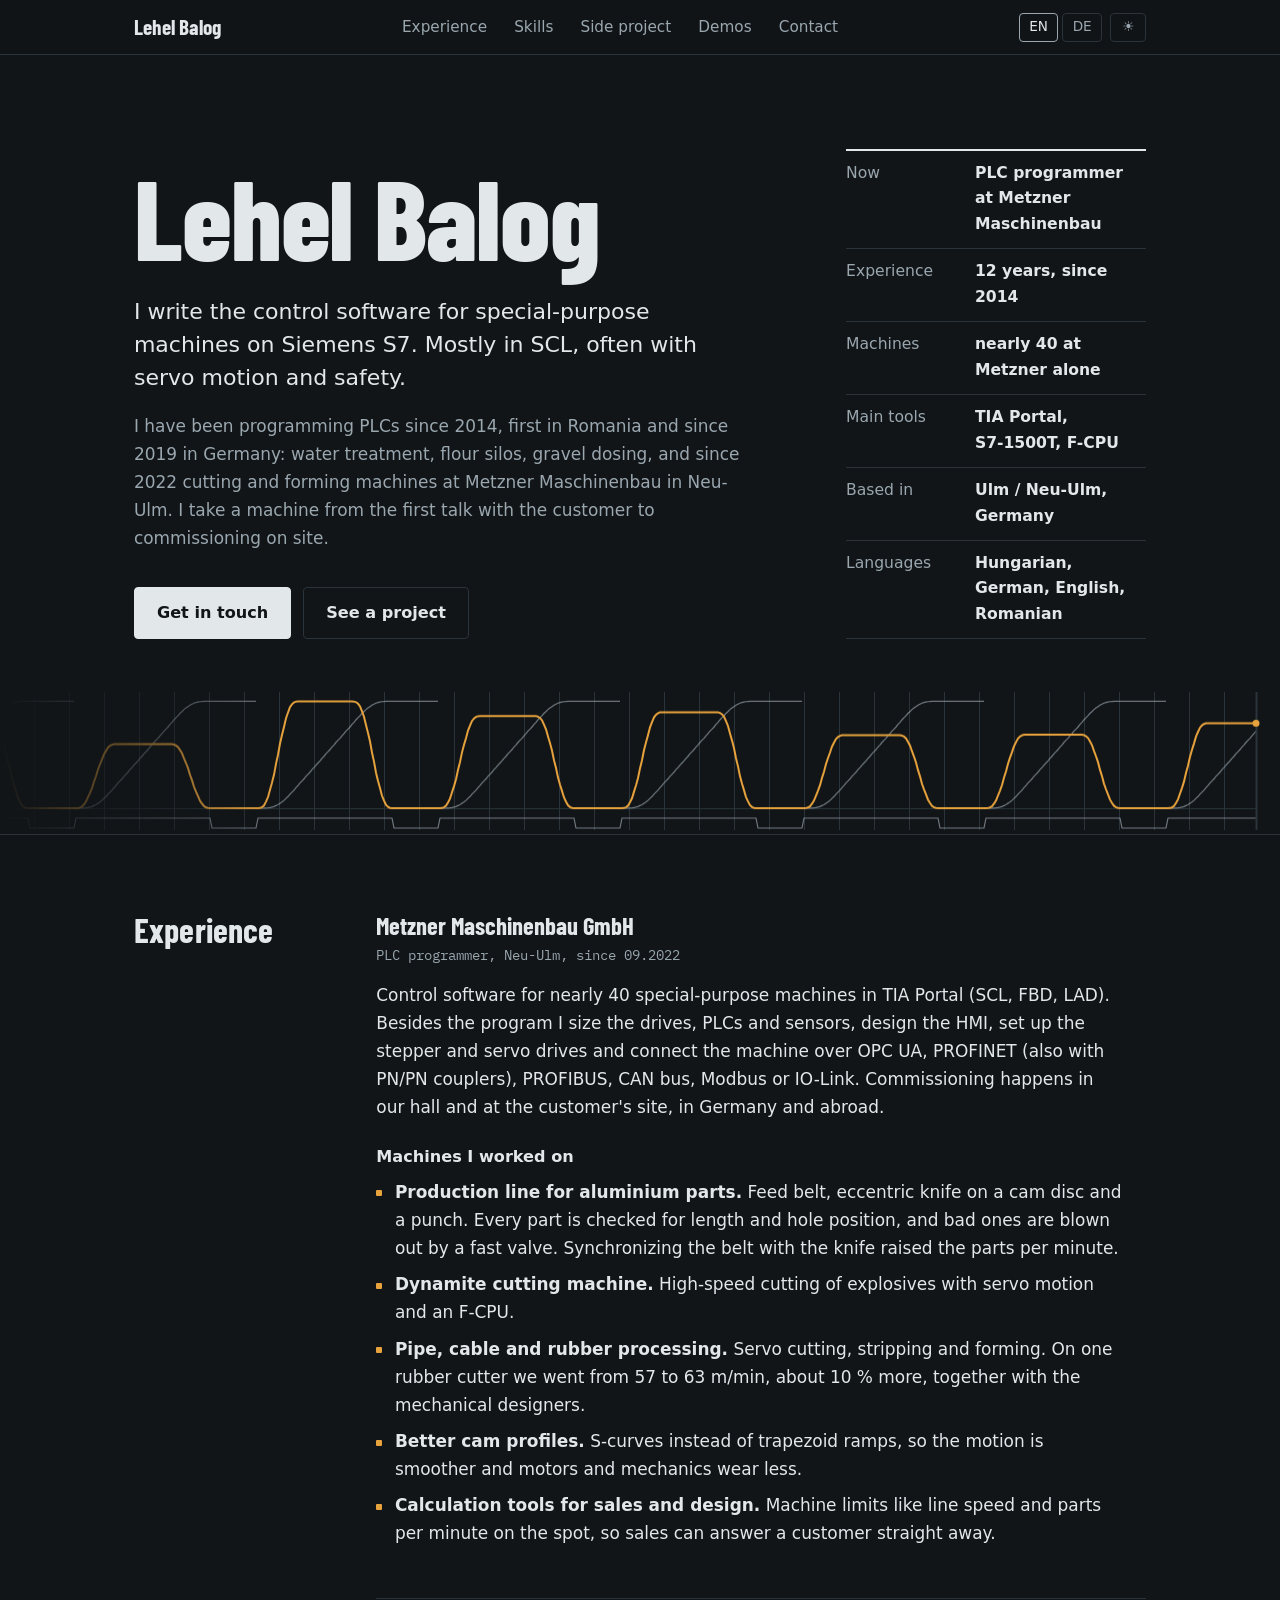
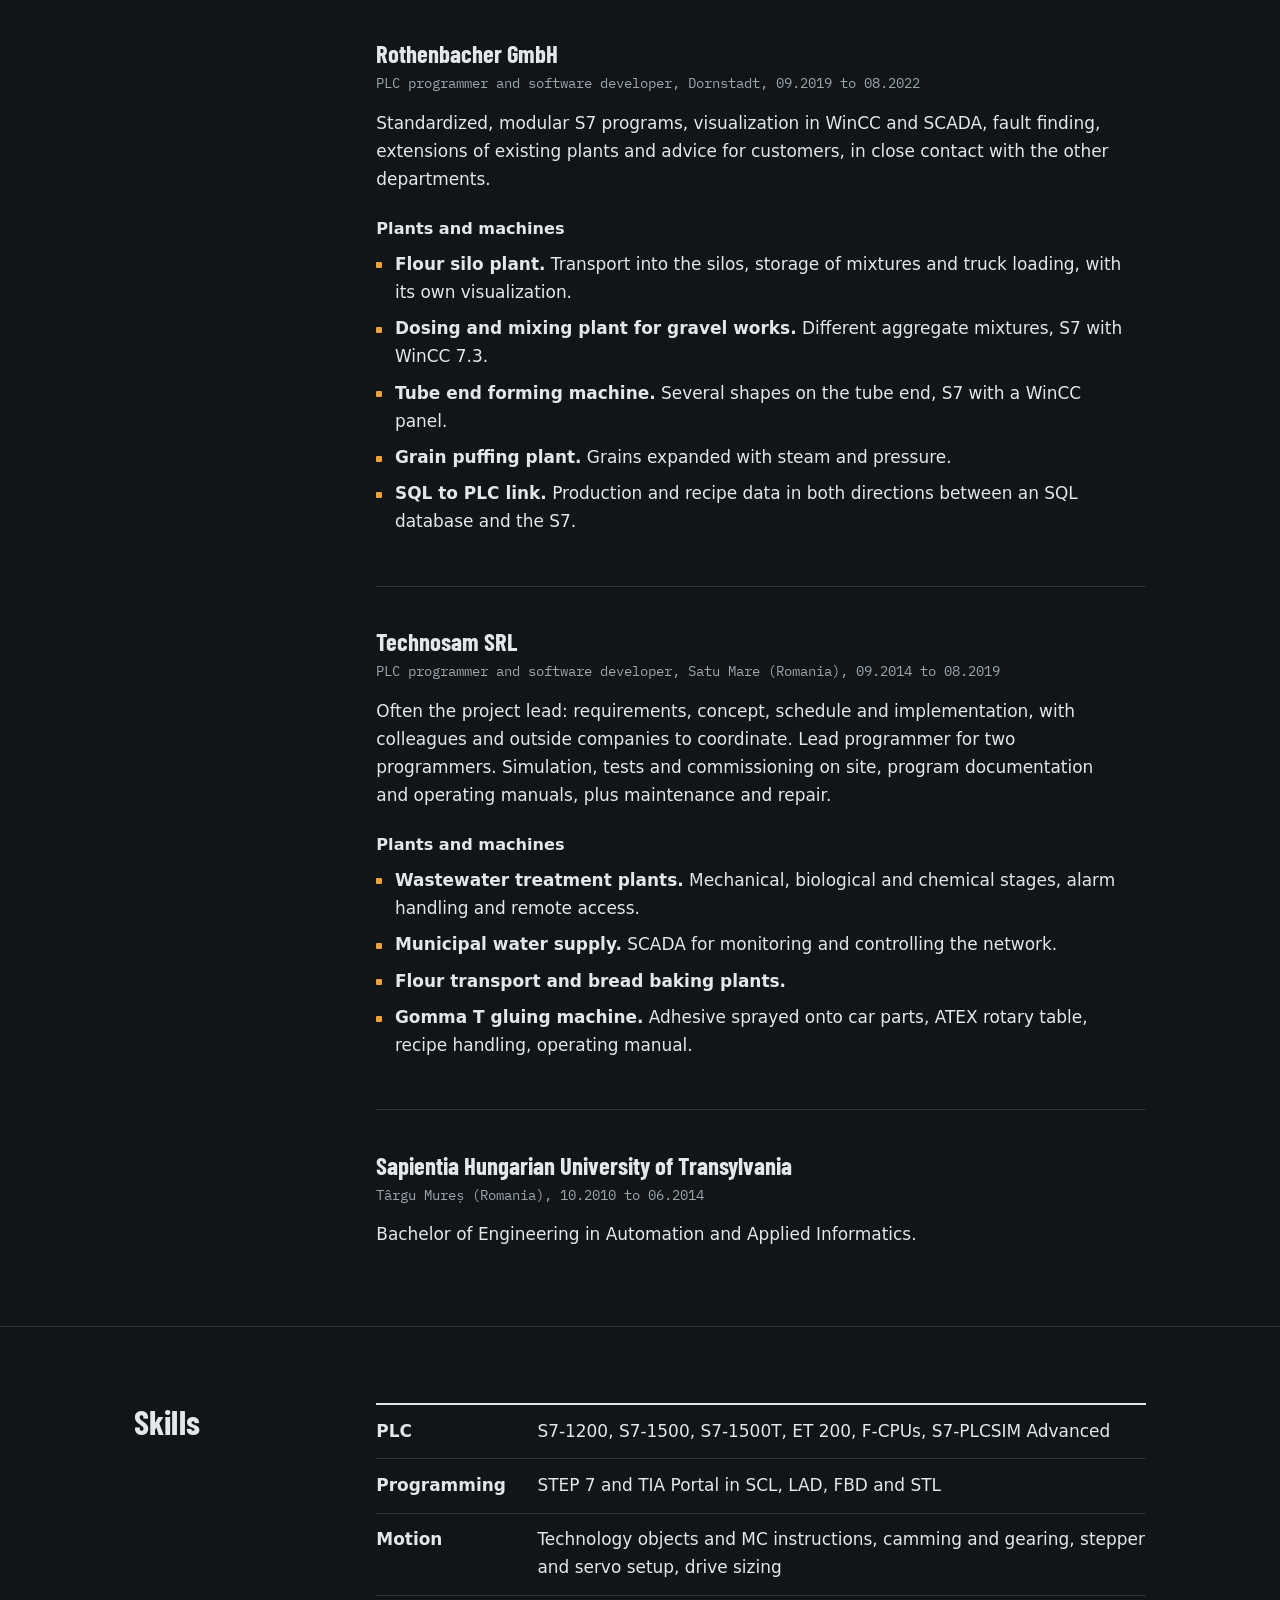
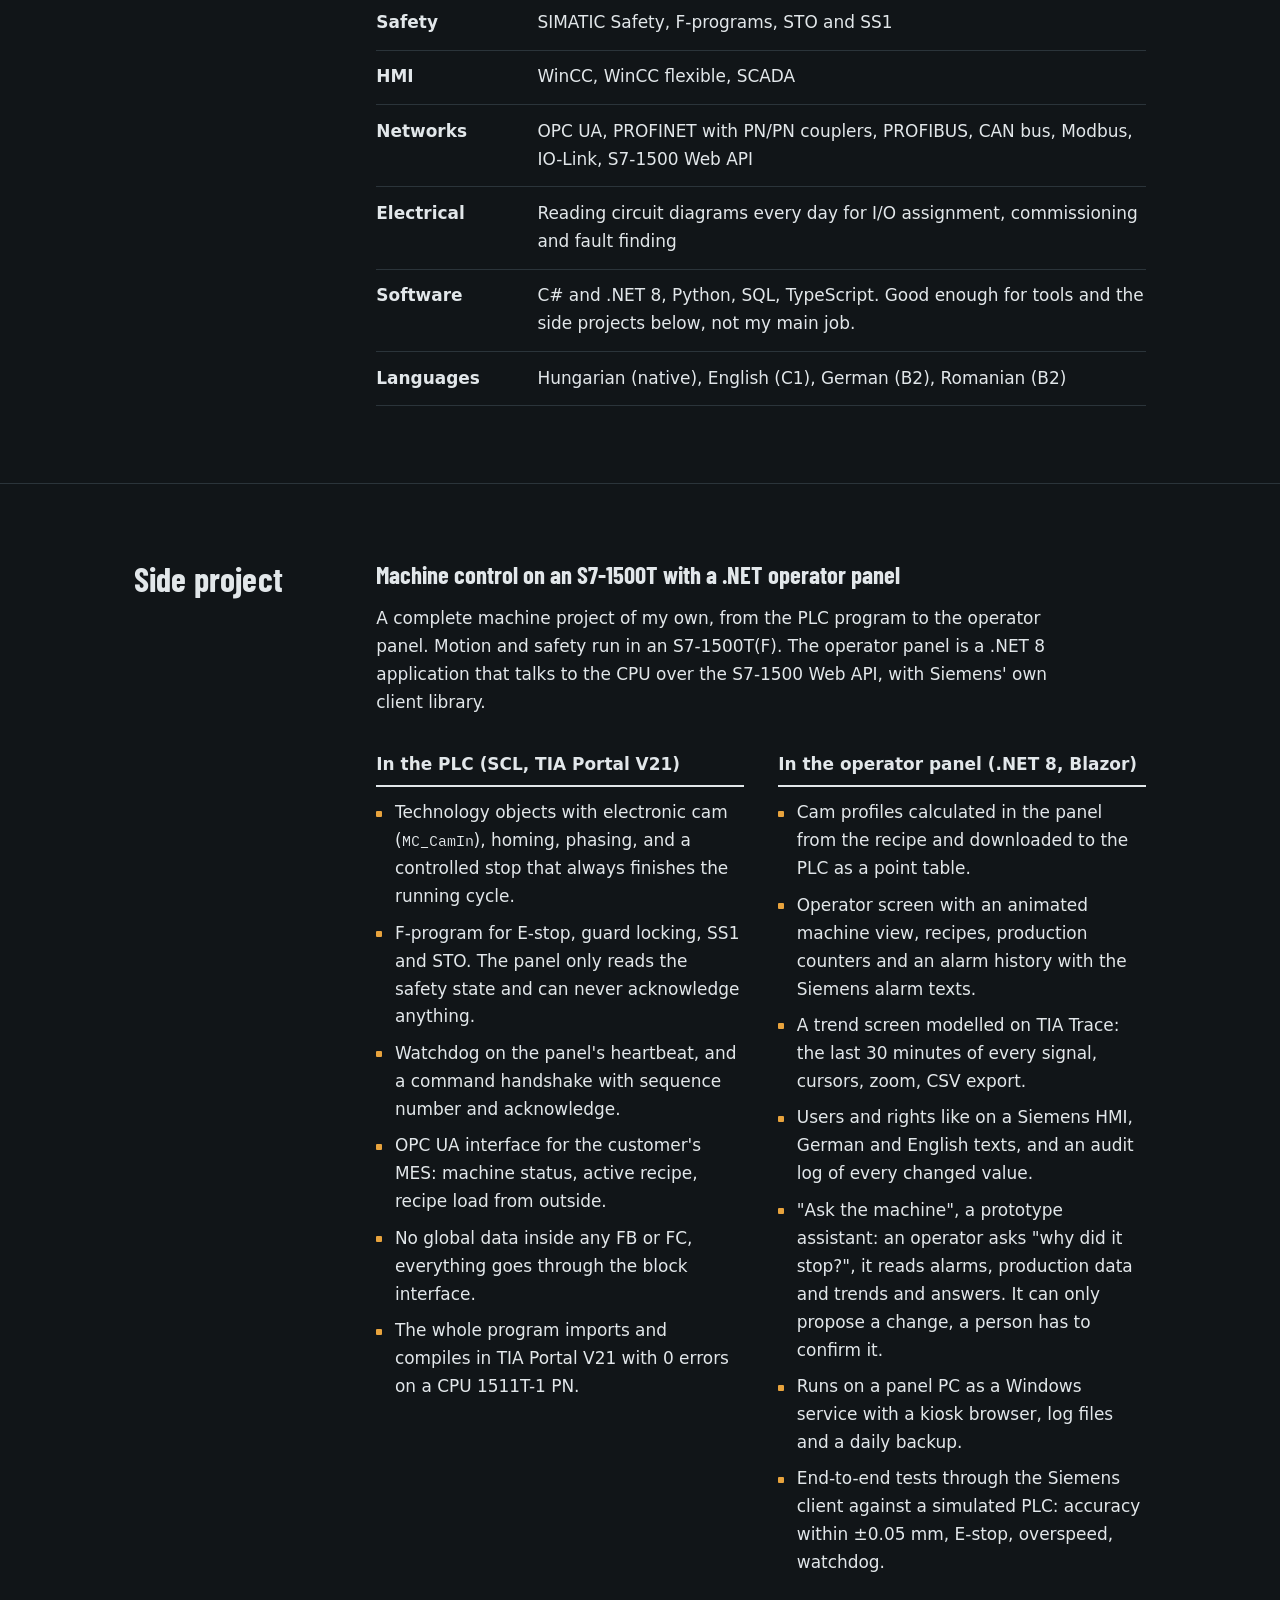
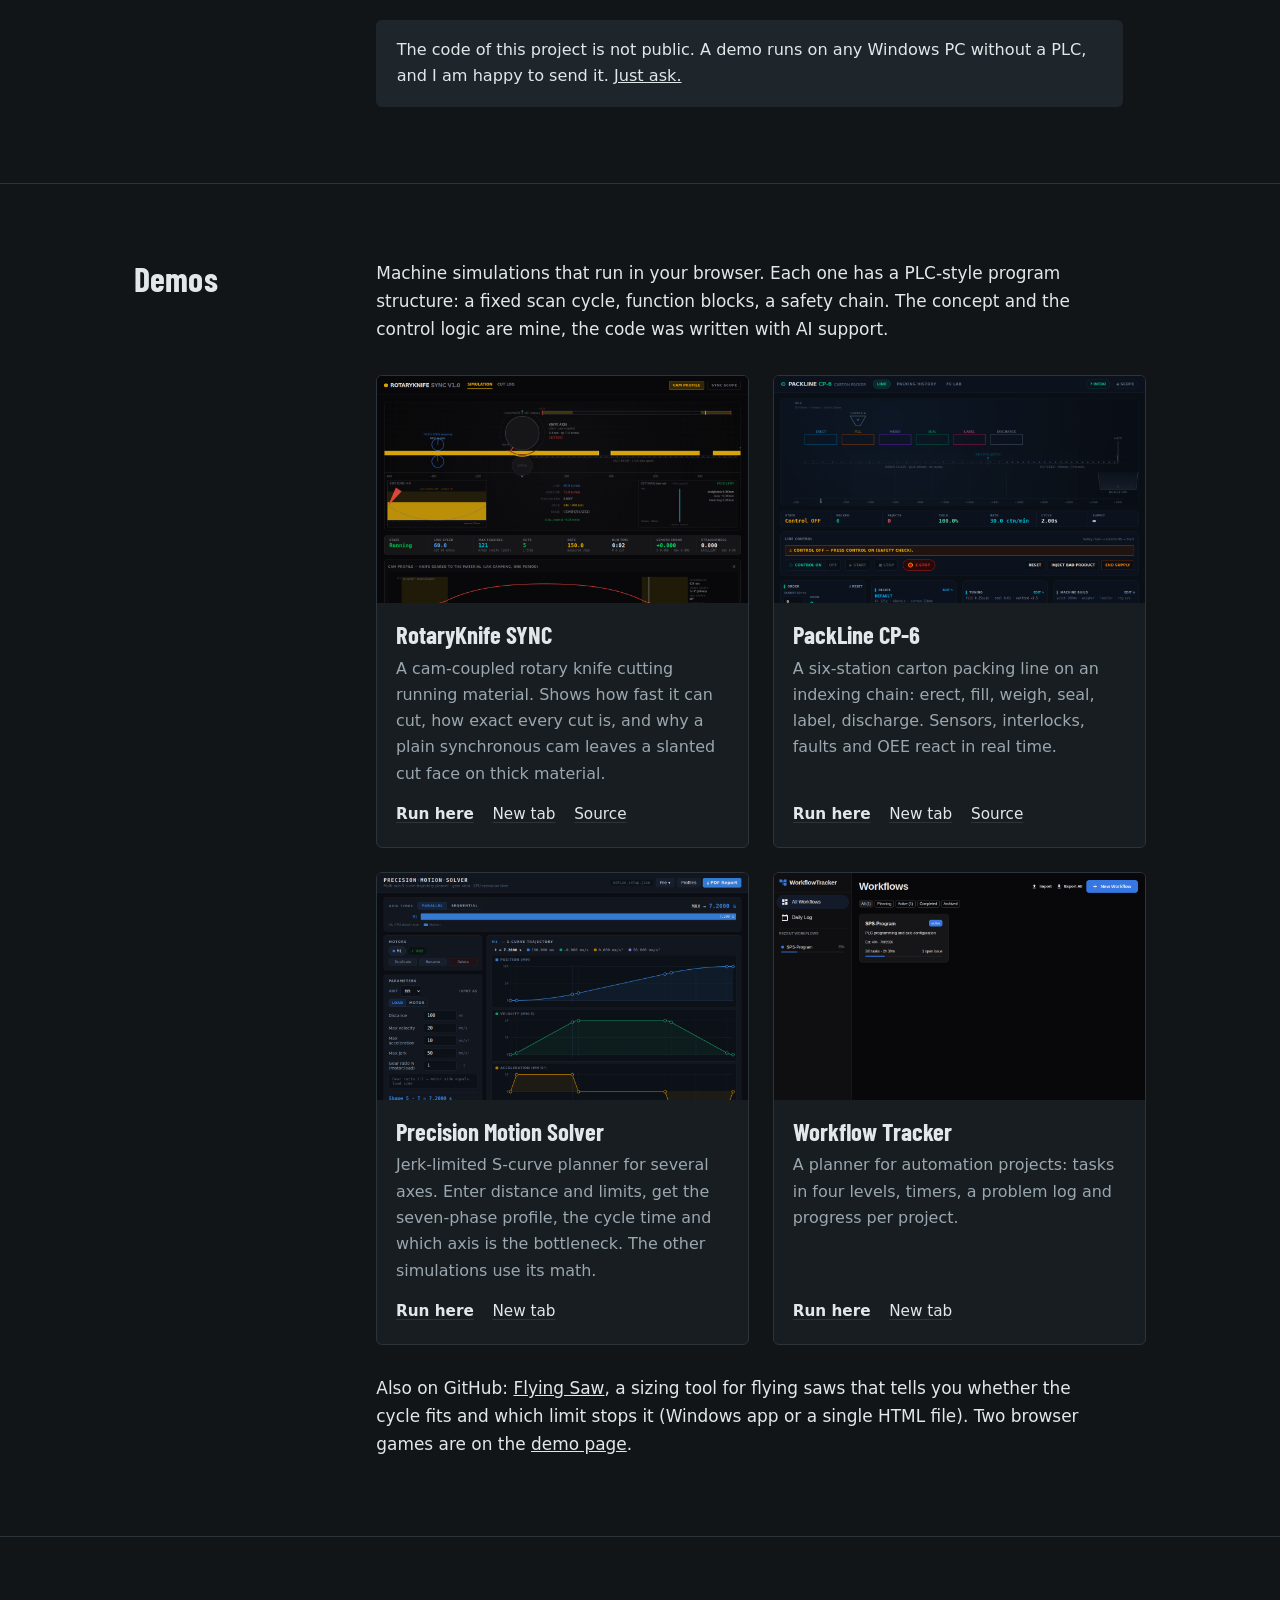
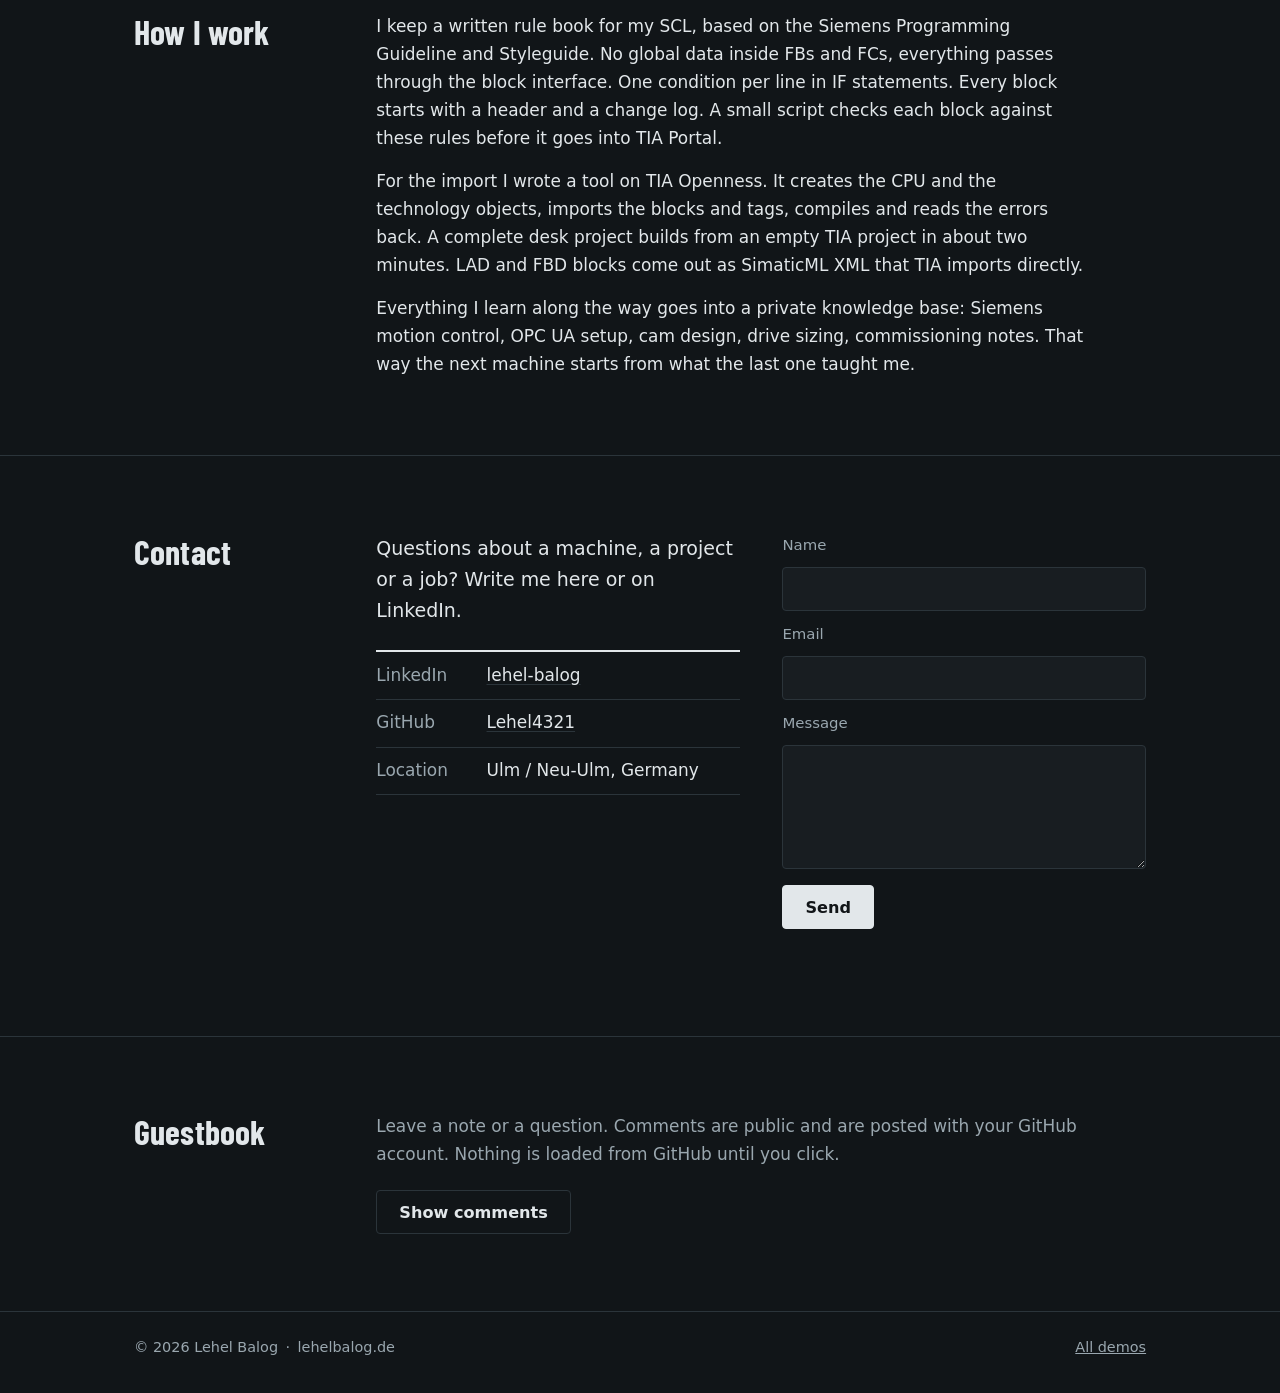
==== commit 2b05d08f: "Header: remove the 3D scene, back to the 2D motion trace Co-Authored-By: Claude Opus 5.5 <noreply@an" ====
--- a/index.html
+++ b/index.html
@@ -161,20 +161,24 @@
   .prose { max-width:42rem; }
 
   /* HERO */
-  .hero { padding:4.5rem 0 3.5rem; }
-  /* 3D machine scene (assets/hero3d.js), fades in once the first frame is drawn */
-  .hero-3d { position:relative; height:30rem; margin:-1.5rem -1rem 0 0; opacity:0; transition:opacity 1s; }
-  .hero-3d.on { opacity:1; }
-  .hero-3d canvas { position:absolute; inset:0; width:100% !important; height:100% !important; display:block; }
-  .hero-3d { -webkit-mask-image:radial-gradient(ellipse 50% 50% at 50% 50%, #000 62%, transparent 100%);
-                     mask-image:radial-gradient(ellipse 50% 50% at 50% 50%, #000 62%, transparent 100%); }
+  .hero { position:relative; padding:5.5rem 0 calc(var(--trace-h) + 2.5rem); --trace-h:9rem; }
+  .hero > .wrap { position:relative; z-index:1; }
+  /* live trace along the bottom of the header, like a TIA Trace scope */
+  .hero-trace {
+    position:absolute; left:0; right:0; bottom:0; width:100%; height:var(--trace-h);
+    pointer-events:none; z-index:0;
+    -webkit-mask-image:linear-gradient(to right, transparent 0%, #000 22%, #000 100%);
+            mask-image:linear-gradient(to right, transparent 0%, #000 22%, #000 100%);
+    opacity:0; transition:opacity 0.8s;
+  }
+  .hero-trace.on { opacity:1; }
   .hero h1, .hero-intro, .hero-text, .hero-actions, .facts { animation:rise 0.7s both; }
   .hero-intro { animation-delay:0.1s; }
   .hero-text { animation-delay:0.18s; }
   .hero-actions { animation-delay:0.26s; }
   .facts { animation-delay:0.34s; }
   @keyframes rise { from { opacity:0; transform:translateY(10px); } to { opacity:1; transform:none; } }
-  .hero-grid { display:grid; grid-template-columns:minmax(0,1.05fr) minmax(0,1fr); gap:2rem; align-items:center; }
+  .hero-grid { display:grid; grid-template-columns:1fr 300px; gap:4rem; align-items:end; }
   h1 {
     font-family:var(--head); font-weight:800; line-height:0.92;
     font-size:clamp(3.6rem, 9vw, 6.6rem); letter-spacing:-0.01em; margin-bottom:1.6rem;
@@ -192,9 +196,9 @@
   .btn.secondary:hover { border-color:var(--ink2); opacity:1; }
   .btn:disabled { opacity:0.5; cursor:default; }
 
-  .facts { grid-column:1 / -1; display:grid; grid-template-columns:repeat(6, minmax(0,1fr)); border-top:2px solid var(--ink); margin-top:1rem; }
-  .facts div { padding:0.8rem 1rem 0.2rem 0; font-size:0.9rem; }
-  .facts dt { color:var(--ink2); font-size:0.82rem; margin-bottom:0.15rem; }
+  .facts { border-top:2px solid var(--ink); }
+  .facts div { display:grid; grid-template-columns:6.8rem 1fr; gap:0.8rem; padding:0.6rem 0; border-bottom:1px solid var(--line); font-size:0.92rem; }
+  .facts dt { color:var(--ink2); }
   .facts dd { font-weight:600; }
   .nw { white-space:nowrap; }
 
@@ -291,6 +295,7 @@
     html { font-size:170%; }
     .wrap, .nav-inner, .foot { max-width:1780px; }
     .sec { grid-template-columns:300px 1fr; }
+    .hero-grid { grid-template-columns:1fr 440px; }
     .viewer iframe { height:1100px; }
   }
   @media (min-width:3200px) {
@@ -304,16 +309,13 @@
     .hamburger { display:flex; }
     .sec { grid-template-columns:1fr; gap:1.4rem; }
     .sec > h2 { position:static; }
-    .hero-grid { grid-template-columns:1fr; gap:1rem; }
-    .hero-3d { height:24rem; margin:0; }
-    .facts { grid-template-columns:repeat(3, minmax(0,1fr)); }
+    .hero-grid { grid-template-columns:1fr; gap:2.5rem; }
+    .facts { max-width:30rem; }
   }
   @media (max-width:720px) {
     .wrap, .nav-inner, .foot { padding-left:1rem; padding-right:1rem; }
     section { padding:3.2rem 0; }
-    .hero { padding:3rem 0 2.5rem; }
-    .hero-3d { height:19rem; }
-    .facts { grid-template-columns:repeat(2, minmax(0,1fr)); }
+    .hero { padding:3.5rem 0 calc(var(--trace-h) + 1.5rem); --trace-h:6.5rem; }
     .hero-intro { font-size:1.15rem; }
     .two-col, .demo-grid, .contact-grid { grid-template-columns:1fr; }
     .viewer iframe { height:600px; }
@@ -360,6 +362,7 @@
 
 <!-- HERO -->
 <header class="hero">
+  <canvas class="hero-trace" id="hero-trace" aria-hidden="true"></canvas>
   <div class="wrap hero-grid">
     <div>
       <h1>Lehel Balog</h1>
@@ -372,7 +375,6 @@
         <a href="#side-project" class="btn secondary"><span data-l="en">See a project</span><span data-l="de">Projekt ansehen</span></a>
       </div>
     </div>
-    <div class="hero-3d" id="hero-3d" aria-hidden="true"></div>
     <dl class="facts">
       <div><dt data-l="en">Now</dt><dt data-l="de">Aktuell</dt><dd><span data-l="en">PLC programmer at Metzner Maschinenbau</span><span data-l="de">SPS-Programmierer bei Metzner Maschinenbau</span></dd></div>
       <div><dt data-l="en">Experience</dt><dt data-l="de">Erfahrung</dt><dd><span data-l="en">12 years, since 2014</span><span data-l="de">12 Jahre, seit 2014</span></dd></div>
@@ -705,6 +707,102 @@
 
 <script>
   const isDe = () => document.documentElement.lang === 'de';
+
+  // HEADER TRACE: jerk-limited move profiles scrolling like a scope.
+  // Velocity (accent), modulo position (grey) and a BUSY bit along the bottom.
+  (function heroTrace() {
+    const cv = document.getElementById('hero-trace');
+    if (!cv || !cv.getContext) return;
+    const ctx = cv.getContext('2d');
+    const reduce = window.matchMedia('(prefers-reduced-motion: reduce)').matches;
+    const CYCLE = 2.6;            // s per move cycle: accel, cruise, decel, dwell
+    const PX_PER_S = 70;          // scroll speed
+    // one normalized cycle, sampled: v in 0..1, p in 0..1 (integral of v)
+    const N = 400, V = new Float32Array(N + 1), P = new Float32Array(N + 1);
+    const smoother = x => x * x * x * (x * (6 * x - 15) + 10);  // S-curve ramp
+    for (let i = 0; i <= N; i++) {
+      const u = i / N;
+      V[i] = u < 0.22 ? smoother(u / 0.22)
+           : u < 0.52 ? 1
+           : u < 0.74 ? smoother(1 - (u - 0.52) / 0.22)
+           : 0;
+    }
+    for (let i = 1; i <= N; i++) P[i] = P[i - 1] + (V[i] + V[i - 1]) / 2;
+    for (let i = 0; i <= N; i++) P[i] /= P[N];
+    // each cycle gets its own speed, so the trace doesn't look like a loop
+    const amp = k => 0.55 + 0.45 * Math.abs(Math.sin(k * 12.9898 + 4.1) * 43758.5453 % 1);
+    const at = t => {
+      const k = Math.floor(t / CYCLE), i = Math.round((t / CYCLE - k) * N);
+      return { v: V[i] * amp(k), p: P[i], busy: i < N * 0.74 };
+    };
+
+    let W = 0, H = 0, dpr = 1, colors = {};
+    function readColors() {
+      const cs = getComputedStyle(document.documentElement);
+      colors = { acc: cs.getPropertyValue('--accent').trim(), ink2: cs.getPropertyValue('--ink2').trim(), line: cs.getPropertyValue('--line').trim() };
+    }
+    function resize() {
+      dpr = Math.min(window.devicePixelRatio || 1, 2);
+      W = cv.clientWidth; H = cv.clientHeight;
+      cv.width = Math.round(W * dpr); cv.height = Math.round(H * dpr);
+      ctx.setTransform(dpr, 0, 0, dpr, 0, 0);
+    }
+    function draw(now) {
+      ctx.clearRect(0, 0, W, H);
+      const top = 10, bottom = H - 26, span = bottom - top, edge = W - 24;
+      // time grid moving with the signal
+      ctx.strokeStyle = colors.line; ctx.lineWidth = 1;
+      ctx.beginPath();
+      const grid = PX_PER_S * 0.5, off = (now * PX_PER_S) % grid;
+      for (let x = edge - off; x > 0; x -= grid) { ctx.moveTo(Math.round(x) + 0.5, top); ctx.lineTo(Math.round(x) + 0.5, H - 4); }
+      ctx.moveTo(0, bottom + 0.5); ctx.lineTo(edge, bottom + 0.5);
+      ctx.stroke();
+      // position (sawtooth with S-shaped ramps)
+      ctx.strokeStyle = colors.ink2; ctx.lineWidth = 1.2; ctx.globalAlpha = 0.7;
+      ctx.beginPath();
+      let lastP = null;
+      for (let x = 0; x <= edge; x += 2) {
+        const s = at(now - (edge - x) / PX_PER_S), y = bottom - s.p * span * 0.92;
+        if (lastP !== null && s.p < lastP - 0.5) ctx.moveTo(x, y); else ctx.lineTo(x, y);
+        lastP = s.p;
+      }
+      ctx.stroke();
+      // BUSY bit
+      ctx.beginPath();
+      for (let x = 0; x <= edge; x += 2) {
+        const y = at(now - (edge - x) / PX_PER_S).busy ? H - 16 : H - 6;
+        x === 0 ? ctx.moveTo(x, y) : ctx.lineTo(x, y);
+      }
+      ctx.stroke();
+      ctx.globalAlpha = 1;
+      // velocity
+      ctx.strokeStyle = colors.acc; ctx.lineWidth = 2;
+      ctx.beginPath();
+      for (let x = 0; x <= edge; x += 2) {
+        const y = bottom - at(now - (edge - x) / PX_PER_S).v * span * 0.92;
+        x === 0 ? ctx.moveTo(x, y) : ctx.lineTo(x, y);
+      }
+      ctx.stroke();
+      // live edge: cursor line and the current value
+      const yNow = bottom - at(now).v * span * 0.92;
+      ctx.strokeStyle = colors.line; ctx.beginPath(); ctx.moveTo(edge + 0.5, top); ctx.lineTo(edge + 0.5, H - 4); ctx.stroke();
+      ctx.fillStyle = colors.acc; ctx.beginPath(); ctx.arc(edge, yNow, 3.5, 0, Math.PI * 2); ctx.fill();
+    }
+
+    readColors(); resize();
+    new MutationObserver(readColors).observe(document.documentElement, { attributes: true, attributeFilter: ['data-theme'] });
+    window.addEventListener('resize', () => { resize(); if (reduce) draw(30); });
+    cv.classList.add('on');
+    if (reduce) { draw(30); return; }
+
+    let visible = true, raf = 0;
+    const t0 = performance.now() - 30000;  // start with a full screen of history
+    function frame(ts) { draw((ts - t0) / 1000); raf = requestAnimationFrame(frame); }
+    function run() { cancelAnimationFrame(raf); if (visible && !document.hidden) raf = requestAnimationFrame(frame); }
+    new IntersectionObserver(e => { visible = e[0].isIntersecting; run(); }).observe(cv);
+    document.addEventListener('visibilitychange', run);
+    run();
+  })();
 
   // MOBILE MENU
   const hamburger = document.getElementById('hamburger');
@@ -867,17 +965,6 @@
     });
   })();
 </script>
-<script type="module">
-  // 3D header scene: only where WebGL works, loaded after the page itself
-  const host = document.getElementById('hero-3d');
-  let gl = null;
-  try { gl = document.createElement('canvas').getContext('webgl2') || document.createElement('canvas').getContext('webgl'); } catch (e) {}
-  if (host && gl) {
-    import('/assets/hero3d.js').then(m => m.start(host)).catch(() => host.remove());
-  } else if (host) {
-    host.remove();
-  }
-</script>
 <!-- GoatCounter: privacy-friendly, cookie-free visit counting -->
 <script data-goatcounter="https://lbideas.goatcounter.com/count" async src="https://gc.zgo.at/count.js"></script>
 </body>
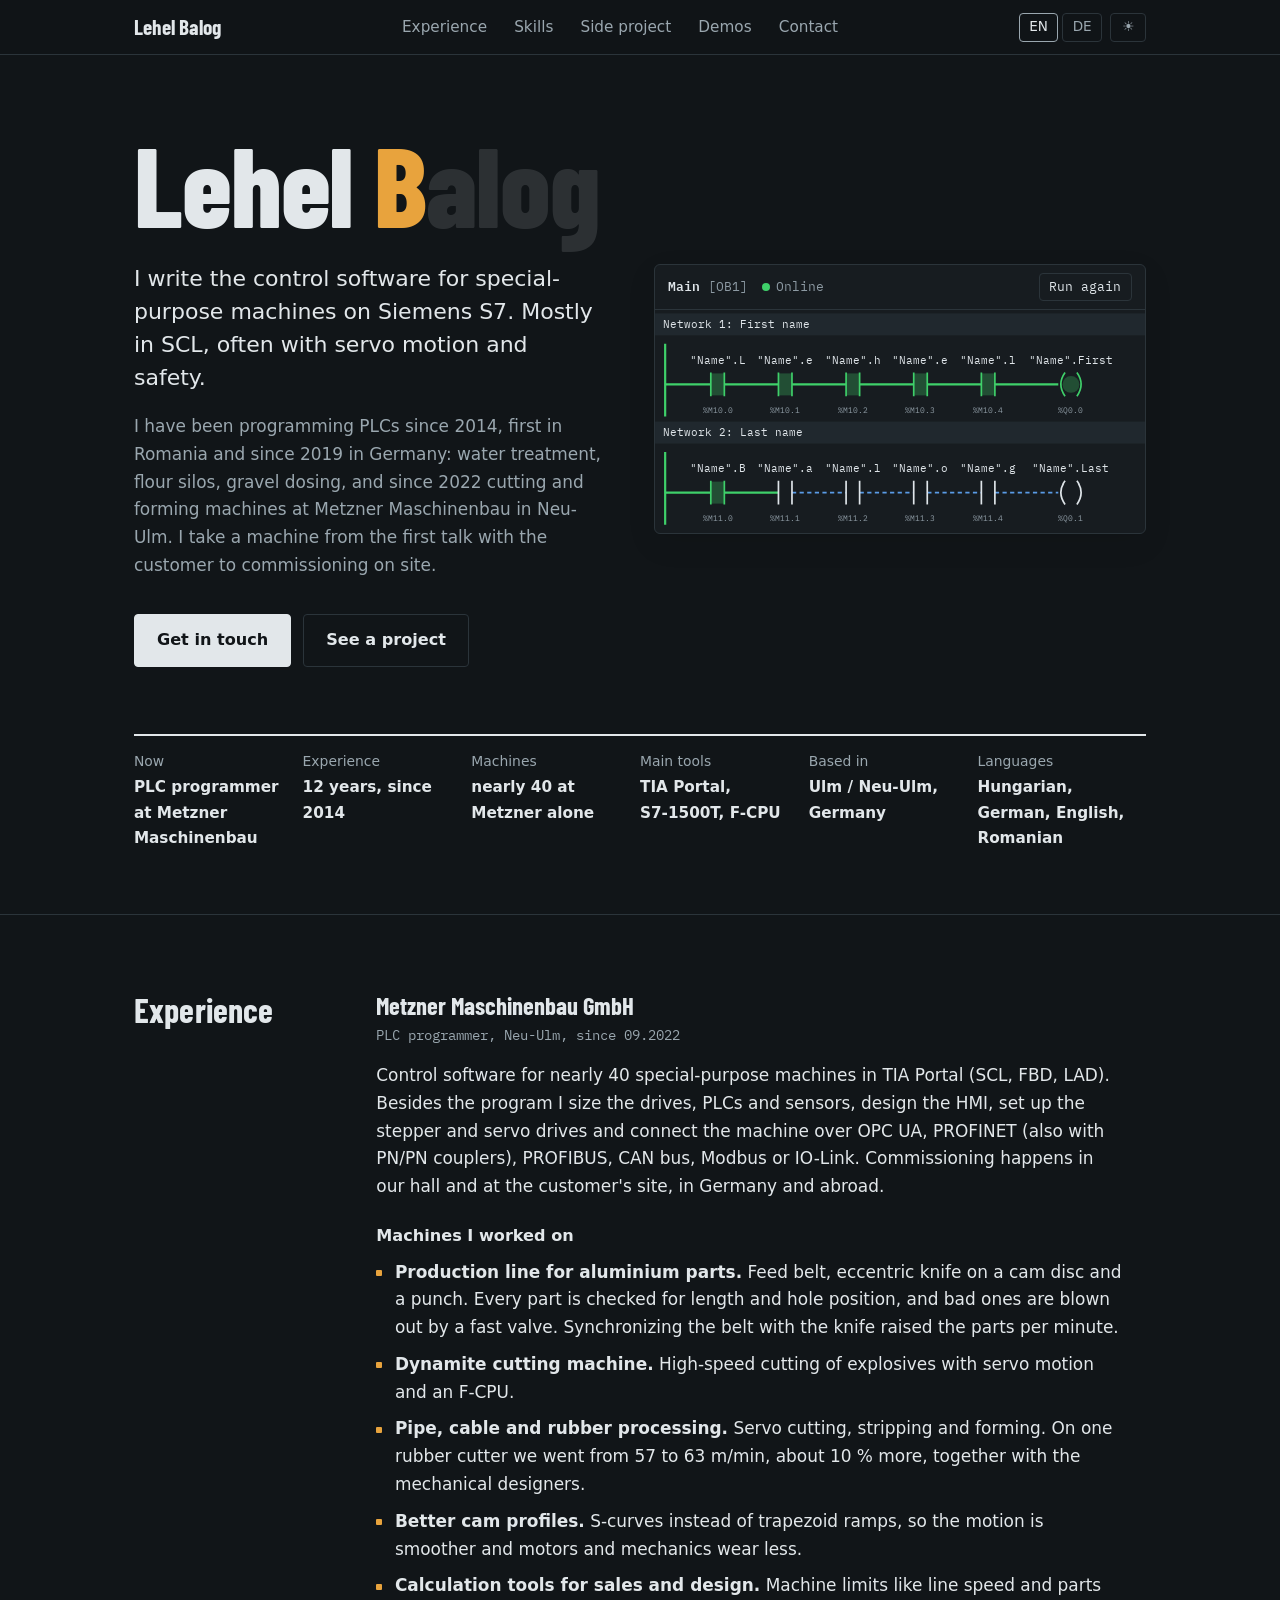
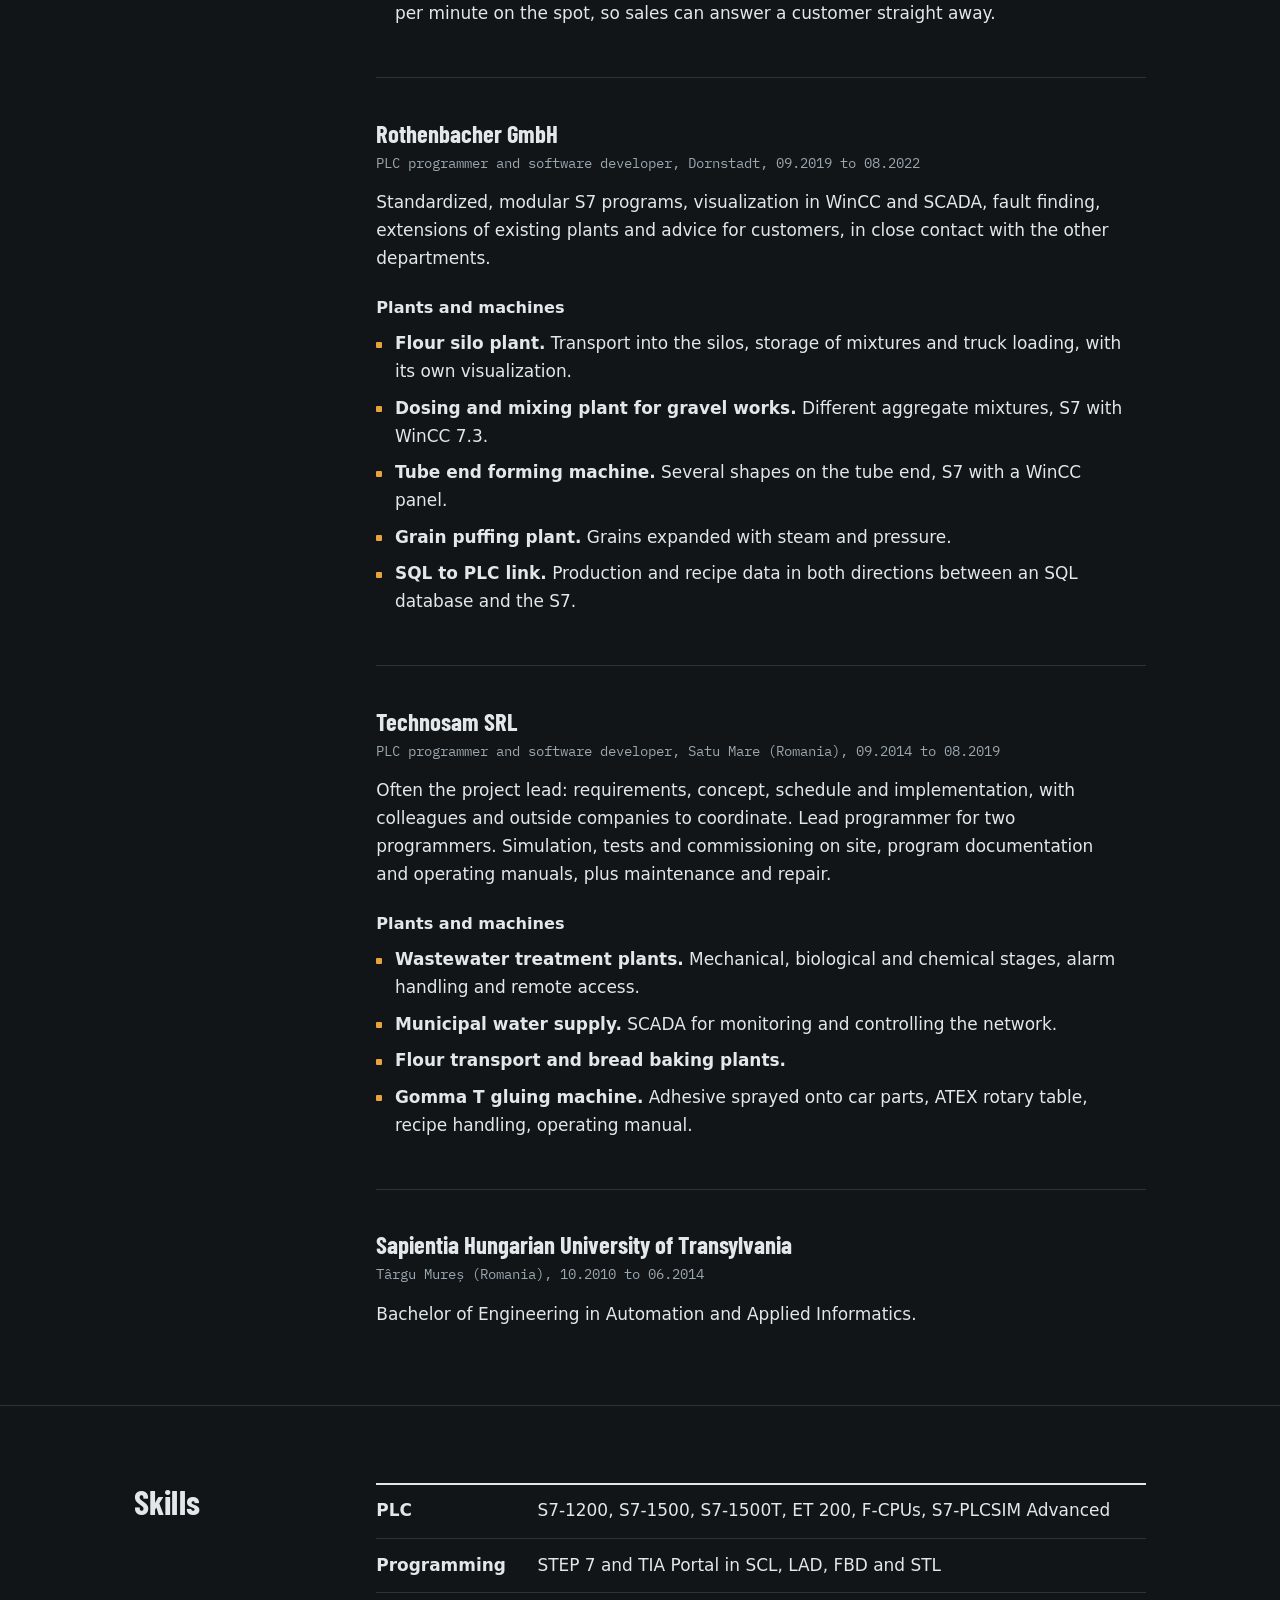
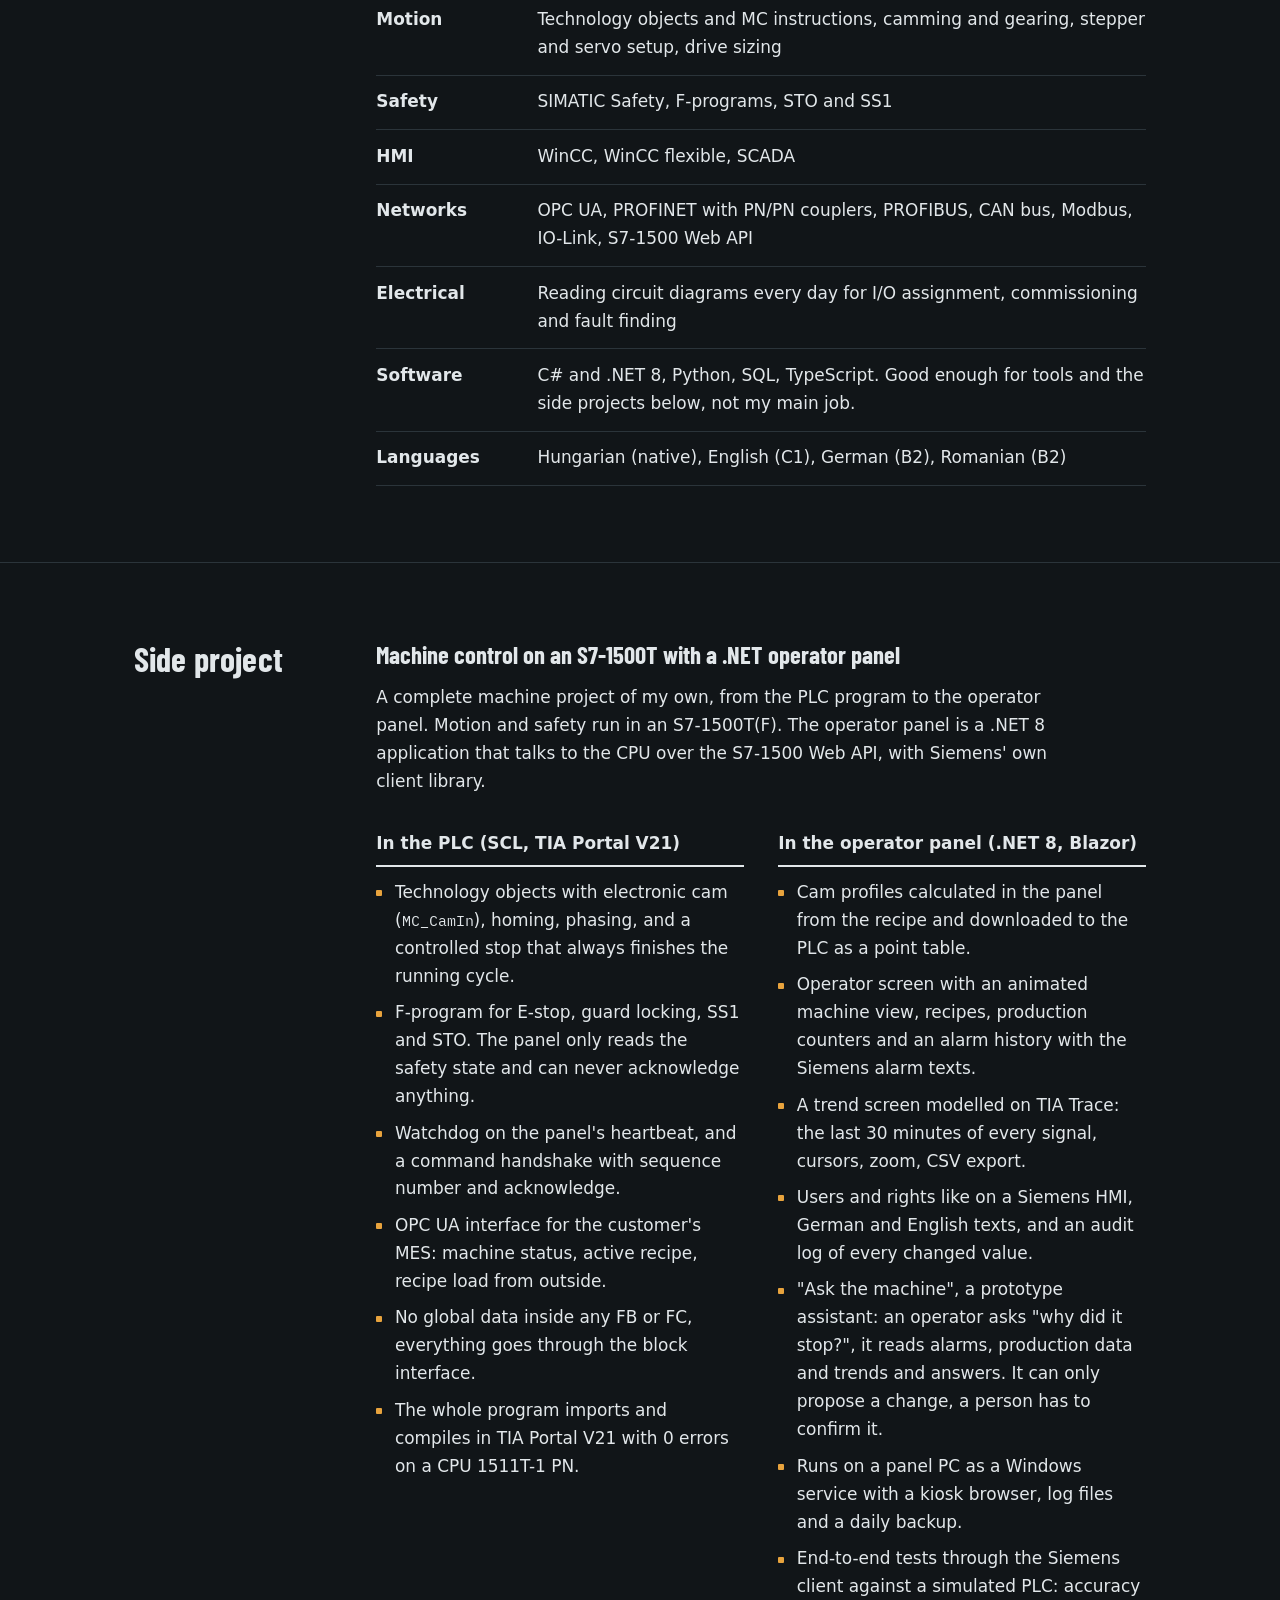
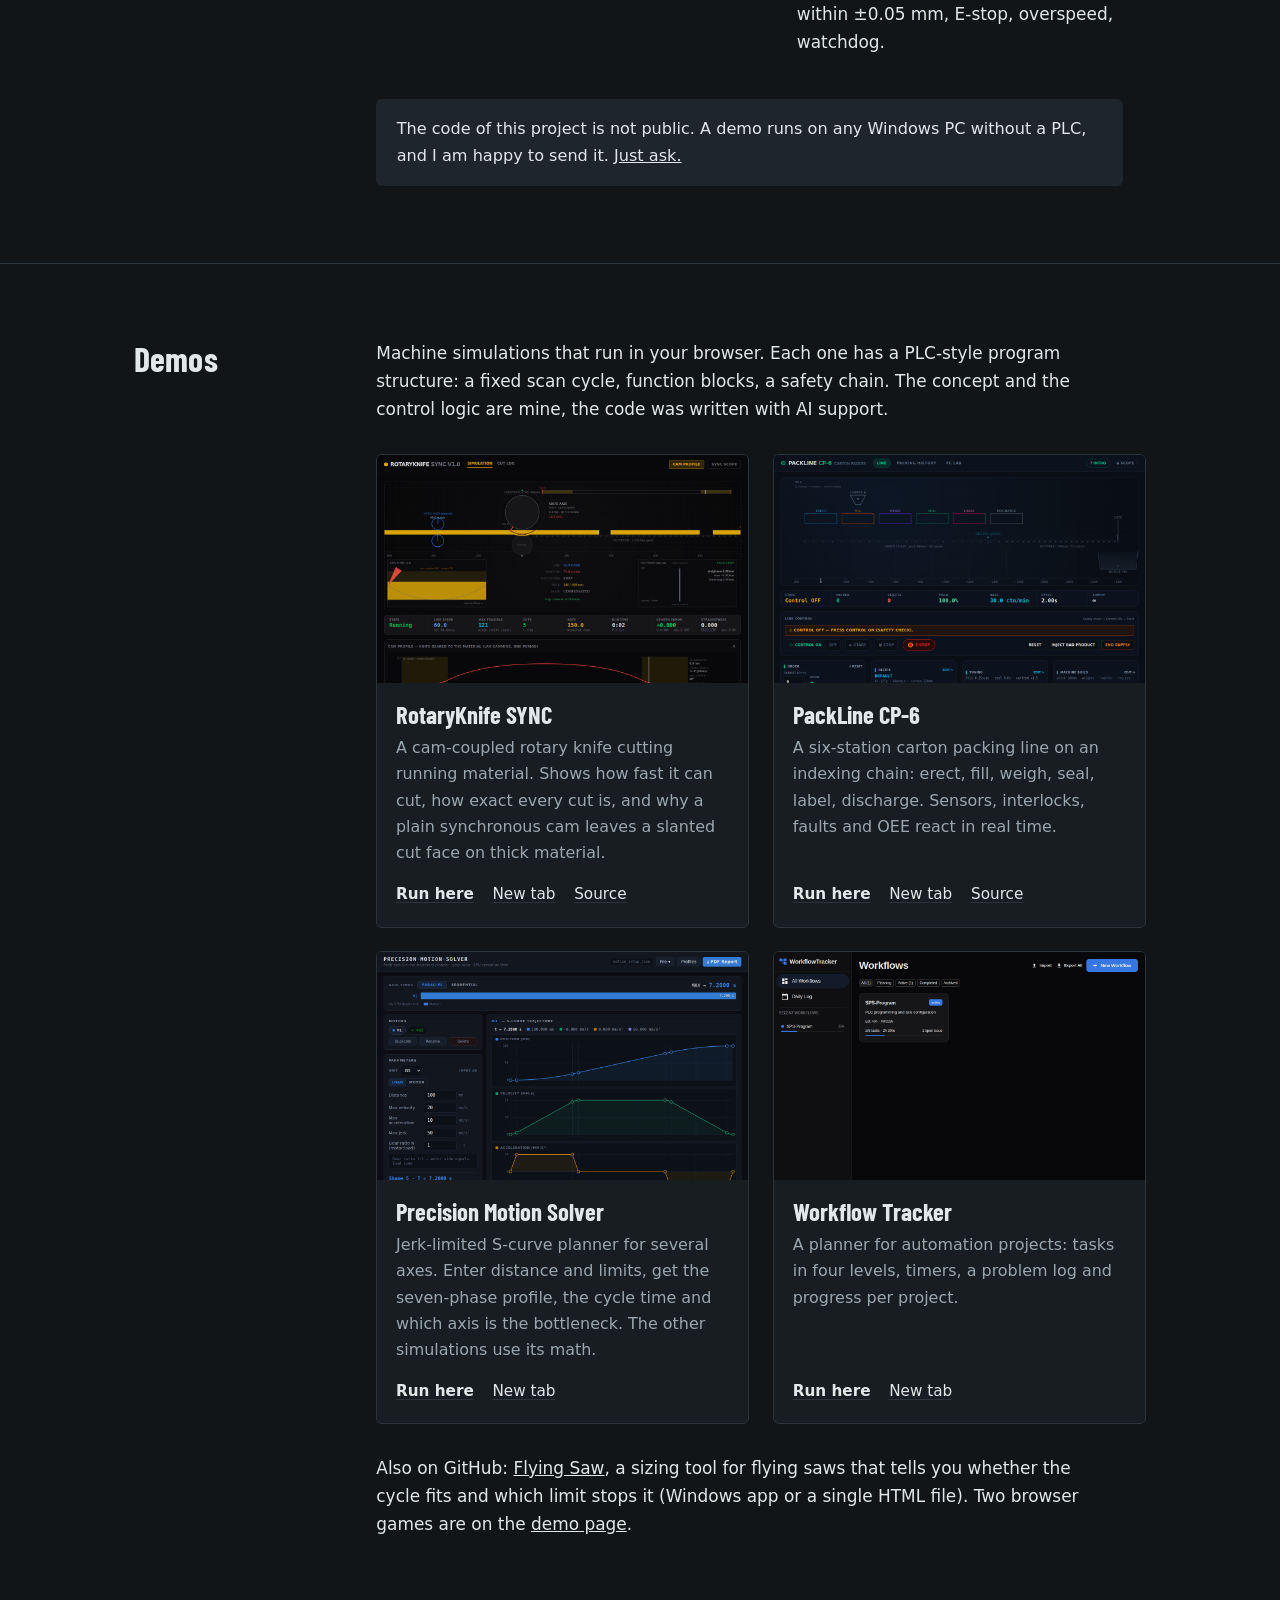
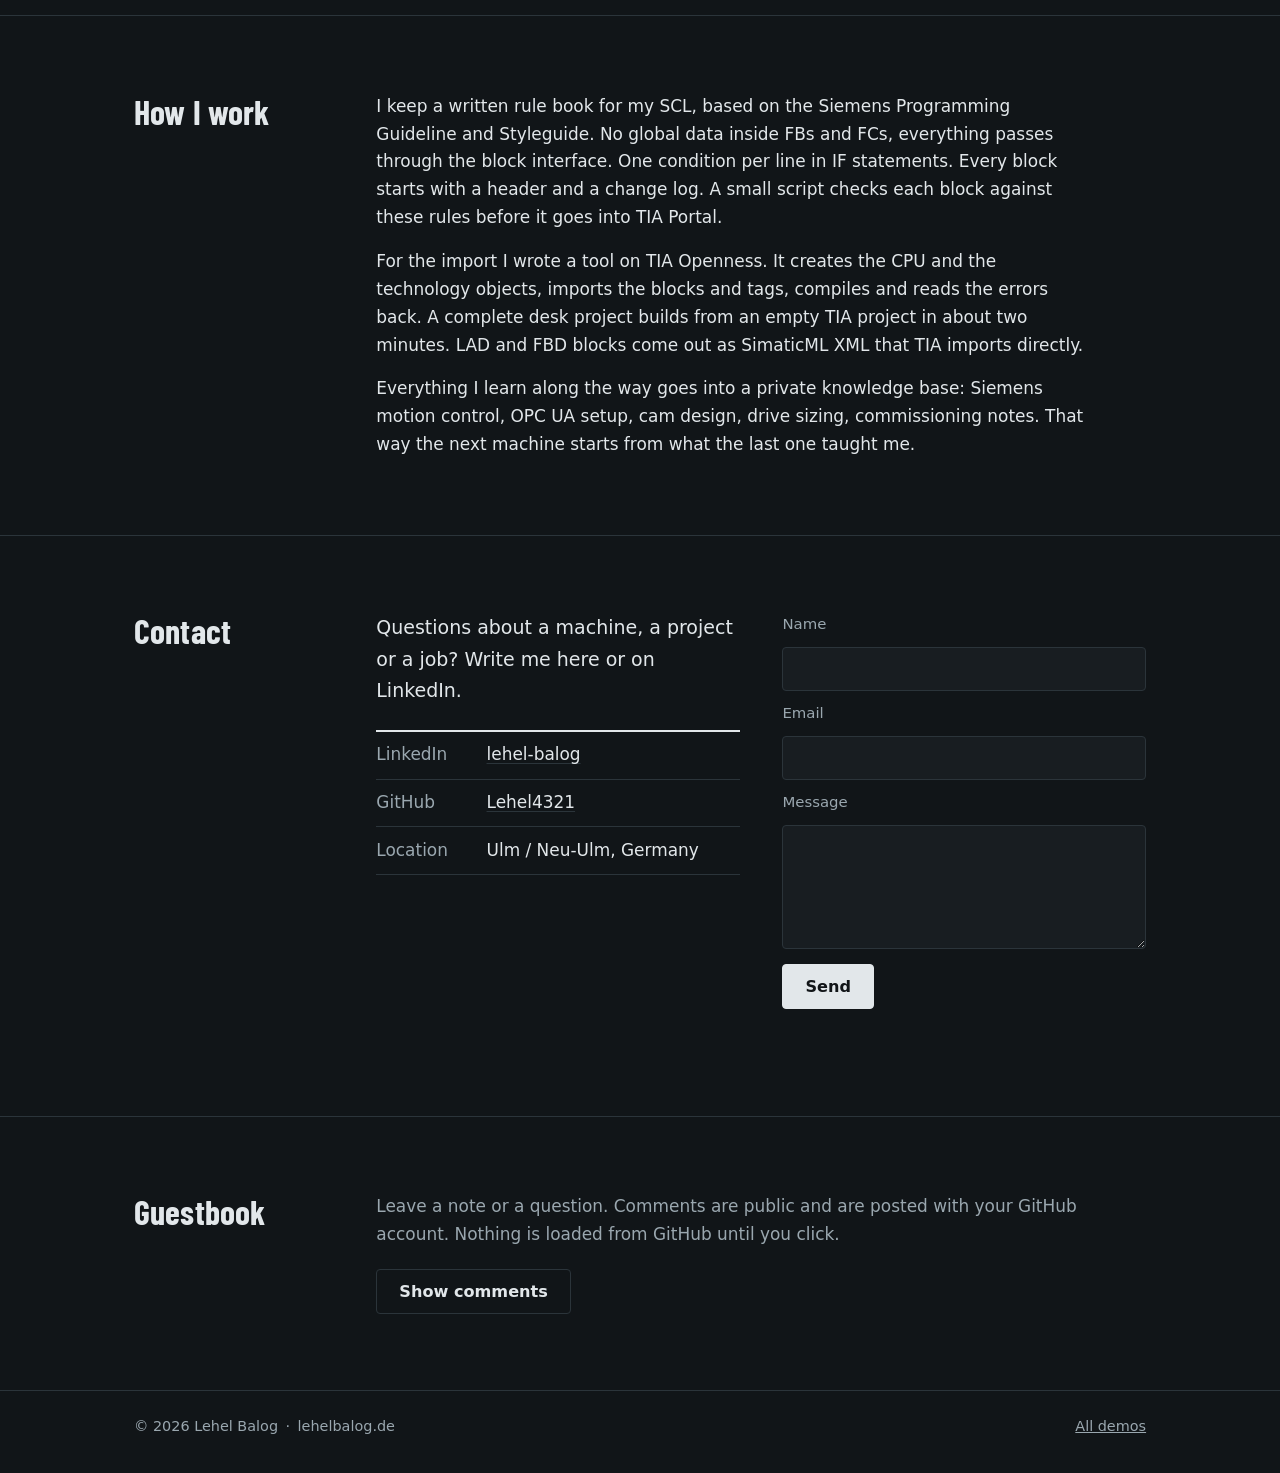
==== commit 98ddb330: "Header: ladder logic that writes the name Two LAD networks in TIA Portal online-monitoring style. Co" ====
--- a/index.html
+++ b/index.html
@@ -54,6 +54,7 @@
   if (t === 'dark') document.documentElement.setAttribute('data-theme', 'dark');
   var l = localStorage.getItem('lang') || ((navigator.language || '').toLowerCase().indexOf('de') === 0 ? 'de' : 'en');
   document.documentElement.lang = l;
+  if (!window.matchMedia('(prefers-reduced-motion: reduce)').matches) document.documentElement.classList.add('ladder-run');
 } catch (e) {}
 </script>
 <style>
@@ -161,24 +162,40 @@
   .prose { max-width:42rem; }
 
   /* HERO */
-  .hero { position:relative; padding:5.5rem 0 calc(var(--trace-h) + 2.5rem); --trace-h:9rem; }
-  .hero > .wrap { position:relative; z-index:1; }
-  /* live trace along the bottom of the header, like a TIA Trace scope */
-  .hero-trace {
-    position:absolute; left:0; right:0; bottom:0; width:100%; height:var(--trace-h);
-    pointer-events:none; z-index:0;
-    -webkit-mask-image:linear-gradient(to right, transparent 0%, #000 22%, #000 100%);
-            mask-image:linear-gradient(to right, transparent 0%, #000 22%, #000 100%);
-    opacity:0; transition:opacity 0.8s;
-  }
-  .hero-trace.on { opacity:1; }
-  .hero h1, .hero-intro, .hero-text, .hero-actions, .facts { animation:rise 0.7s both; }
+  .hero { padding:4.5rem 0 3.5rem; }
+  /* LADDER PANEL: a LAD network in TIA Portal online monitoring that writes the name */
+  :root { --lad-bg:#ffffff; --lad-head:#e9ecef; --lad-on:#1fa84a; --lad-off:#3d7fd1; --lad-ink:#1b1f22; --lad-dim:#6b757c; }
+  html[data-theme="dark"] { --lad-bg:#171c20; --lad-head:#20282e; --lad-on:#3fd06a; --lad-off:#5a9be6; --lad-ink:#dfe5e9; --lad-dim:#8d9aa3; }
+  .ladder { background:var(--lad-bg); border:1px solid var(--line); border-radius:6px; overflow:hidden; box-shadow:0 1px 2px rgba(0,0,0,0.05), 0 10px 30px rgba(0,0,0,0.08); }
+  .ladder-bar { display:flex; align-items:center; gap:0.8rem; padding:0.45rem 0.8rem; border-bottom:1px solid var(--line); font-family:var(--mono); font-size:0.75rem; color:var(--lad-dim); }
+  .ladder-bar strong { color:var(--lad-ink); font-weight:600; }
+  .ladder-dot { display:inline-block; width:8px; height:8px; border-radius:50%; background:var(--lad-on); margin-right:0.35rem; vertical-align:0; }
+  .ladder-replay { margin-left:auto; font:inherit; color:var(--lad-ink); background:transparent; border:1px solid var(--line); border-radius:4px; padding:0.15rem 0.55rem; cursor:pointer; }
+  .ladder-replay:hover { border-color:var(--lad-dim); }
+  .ladder svg { display:block; width:100%; height:auto; }
+  .ladder text { font-family:var(--mono); fill:var(--lad-ink); }
+  .ladder .head { fill:var(--lad-head); }
+  .ladder .addr { fill:var(--lad-dim); }
+  .ladder .w { stroke:var(--lad-off); stroke-width:2; stroke-dasharray:5 4; fill:none; transition:stroke 0.15s; }
+  .ladder .w.on { stroke:var(--lad-on); stroke-dasharray:none; stroke-width:2.6; }
+  .ladder .el { stroke:var(--lad-ink); stroke-width:2; fill:none; transition:stroke 0.15s; }
+  .ladder .el.on { stroke:var(--lad-on); }
+  .ladder .fill { fill:var(--lad-on); opacity:0; transition:opacity 0.15s; }
+  .ladder .fill.on { opacity:0.28; }
+  /* name letters in the heading follow the contacts */
+  h1 .lt { display:inline-block; transition:opacity 0.3s, color 0.3s; }
+  h1 .lt.off { opacity:0.13; }
+  h1 .lt.hit { color:var(--accent); }
+  html.ladder-run h1 .lt { opacity:0.13; animation:lt-safe 0.3s 8s forwards; }
+  @keyframes lt-safe { to { opacity:1; } }
+  .hero-intro, .hero-text, .hero-actions, .facts, .ladder { animation:rise 0.7s both; }
   .hero-intro { animation-delay:0.1s; }
   .hero-text { animation-delay:0.18s; }
   .hero-actions { animation-delay:0.26s; }
   .facts { animation-delay:0.34s; }
+  .ladder { animation-delay:0.2s; }
   @keyframes rise { from { opacity:0; transform:translateY(10px); } to { opacity:1; transform:none; } }
-  .hero-grid { display:grid; grid-template-columns:1fr 300px; gap:4rem; align-items:end; }
+  .hero-grid { display:grid; grid-template-columns:minmax(0,1fr) minmax(0,1.05fr); gap:3rem; align-items:center; }
   h1 {
     font-family:var(--head); font-weight:800; line-height:0.92;
     font-size:clamp(3.6rem, 9vw, 6.6rem); letter-spacing:-0.01em; margin-bottom:1.6rem;
@@ -196,9 +213,9 @@
   .btn.secondary:hover { border-color:var(--ink2); opacity:1; }
   .btn:disabled { opacity:0.5; cursor:default; }
 
-  .facts { border-top:2px solid var(--ink); }
-  .facts div { display:grid; grid-template-columns:6.8rem 1fr; gap:0.8rem; padding:0.6rem 0; border-bottom:1px solid var(--line); font-size:0.92rem; }
-  .facts dt { color:var(--ink2); }
+  .facts { grid-column:1 / -1; display:grid; grid-template-columns:repeat(6, minmax(0,1fr)); border-top:2px solid var(--ink); margin-top:1rem; }
+  .facts div { padding:0.8rem 1rem 0.2rem 0; font-size:0.9rem; }
+  .facts dt { color:var(--ink2); font-size:0.82rem; margin-bottom:0.15rem; }
   .facts dd { font-weight:600; }
   .nw { white-space:nowrap; }
 
@@ -295,7 +312,6 @@
     html { font-size:170%; }
     .wrap, .nav-inner, .foot { max-width:1780px; }
     .sec { grid-template-columns:300px 1fr; }
-    .hero-grid { grid-template-columns:1fr 440px; }
     .viewer iframe { height:1100px; }
   }
   @media (min-width:3200px) {
@@ -309,13 +325,14 @@
     .hamburger { display:flex; }
     .sec { grid-template-columns:1fr; gap:1.4rem; }
     .sec > h2 { position:static; }
-    .hero-grid { grid-template-columns:1fr; gap:2.5rem; }
-    .facts { max-width:30rem; }
+    .hero-grid { grid-template-columns:1fr; gap:2rem; }
+    .facts { grid-template-columns:repeat(3, minmax(0,1fr)); margin-top:0; }
   }
   @media (max-width:720px) {
     .wrap, .nav-inner, .foot { padding-left:1rem; padding-right:1rem; }
     section { padding:3.2rem 0; }
-    .hero { padding:3.5rem 0 calc(var(--trace-h) + 1.5rem); --trace-h:6.5rem; }
+    .hero { padding:3rem 0 2.5rem; }
+    .facts { grid-template-columns:repeat(2, minmax(0,1fr)); }
     .hero-intro { font-size:1.15rem; }
     .two-col, .demo-grid, .contact-grid { grid-template-columns:1fr; }
     .viewer iframe { height:600px; }
@@ -362,10 +379,9 @@
 
 <!-- HERO -->
 <header class="hero">
-  <canvas class="hero-trace" id="hero-trace" aria-hidden="true"></canvas>
   <div class="wrap hero-grid">
     <div>
-      <h1>Lehel Balog</h1>
+      <h1 aria-label="Lehel Balog"><span aria-hidden="true"><span class="lt">L</span><span class="lt">e</span><span class="lt">h</span><span class="lt">e</span><span class="lt">l</span> <span class="lt">B</span><span class="lt">a</span><span class="lt">l</span><span class="lt">o</span><span class="lt">g</span></span></h1>
       <p class="hero-intro" data-l="en">I write the control software for special-purpose machines on Siemens S7. Mostly in SCL, often with servo motion and safety.</p>
       <p class="hero-intro" data-l="de">Ich schreibe die Steuerungssoftware für Sondermaschinen auf Siemens S7. Meistens in SCL, oft mit Servoachsen und Sicherheitstechnik.</p>
       <p class="hero-text" data-l="en">I have been programming PLCs since 2014, first in Romania and since 2019 in Germany: water treatment, flour silos, gravel dosing, and since 2022 cutting and forming machines at Metzner Maschinenbau in Neu-Ulm. I take a machine from the first talk with the customer to commissioning on site.</p>
@@ -374,6 +390,14 @@
         <a href="#contact" class="btn"><span data-l="en">Get in touch</span><span data-l="de">Kontakt aufnehmen</span></a>
         <a href="#side-project" class="btn secondary"><span data-l="en">See a project</span><span data-l="de">Projekt ansehen</span></a>
       </div>
+    </div>
+    <div class="ladder" id="ladder">
+      <div class="ladder-bar">
+        <span><strong>Main</strong> [OB1]</span>
+        <span><i class="ladder-dot"></i><span data-l="en">Online</span><span data-l="de">Online</span></span>
+        <button type="button" class="ladder-replay" id="ladder-replay"><span data-l="en">Run again</span><span data-l="de">Neu starten</span></button>
+      </div>
+      <svg id="ladder-svg" role="img" aria-label="Ladder diagram in TIA Portal style that writes the name Lehel Balog"></svg>
     </div>
     <dl class="facts">
       <div><dt data-l="en">Now</dt><dt data-l="de">Aktuell</dt><dd><span data-l="en">PLC programmer at Metzner Maschinenbau</span><span data-l="de">SPS-Programmierer bei Metzner Maschinenbau</span></dd></div>
@@ -708,100 +732,104 @@
 <script>
   const isDe = () => document.documentElement.lang === 'de';
 
-  // HEADER TRACE: jerk-limited move profiles scrolling like a scope.
-  // Velocity (accent), modulo position (grey) and a BUSY bit along the bottom.
-  (function heroTrace() {
-    const cv = document.getElementById('hero-trace');
-    if (!cv || !cv.getContext) return;
-    const ctx = cv.getContext('2d');
+  // HEADER LADDER: two LAD networks in online monitoring. Each contact closes in turn,
+  // power flow goes from dashed blue to solid green, and the letter lights up in the heading.
+  (function heroLadder() {
+    const svg = document.getElementById('ladder-svg');
+    if (!svg) return;
+    const NS = 'http://www.w3.org/2000/svg';
+    const letters = [...document.querySelectorAll('h1 .lt')];
     const reduce = window.matchMedia('(prefers-reduced-motion: reduce)').matches;
-    const CYCLE = 2.6;            // s per move cycle: accel, cruise, decel, dwell
-    const PX_PER_S = 70;          // scroll speed
-    // one normalized cycle, sampled: v in 0..1, p in 0..1 (integral of v)
-    const N = 400, V = new Float32Array(N + 1), P = new Float32Array(N + 1);
-    const smoother = x => x * x * x * (x * (6 * x - 15) + 10);  // S-curve ramp
-    for (let i = 0; i <= N; i++) {
-      const u = i / N;
-      V[i] = u < 0.22 ? smoother(u / 0.22)
-           : u < 0.52 ? 1
-           : u < 0.74 ? smoother(1 - (u - 0.52) / 0.22)
-           : 0;
+    const nets = [
+      { en: 'Network 1: First name', de: 'Netzwerk 1: Vorname', bits: ['L', 'e', 'h', 'e2', 'l'], byte: 10, coil: 'First', q: '%Q0.0' },
+      { en: 'Network 2: Last name', de: 'Netzwerk 2: Nachname', bits: ['B', 'a', 'l', 'o', 'g'], byte: 11, coil: 'Last', q: '%Q0.1' },
+    ];
+    let parts = [];   // per network: { wires[], contacts[], coil }
+
+    const el = (tag, attrs, parent, text) => {
+      const e = document.createElementNS(NS, tag);
+      for (const k in attrs) e.setAttribute(k, attrs[k]);
+      if (text != null) e.textContent = text;
+      parent.appendChild(e);
+      return e;
+    };
+
+    function build() {
+      const narrow = svg.clientWidth && svg.clientWidth < 420;
+      const W = narrow ? 420 : 580, STEP = narrow ? 64 : 80, X0 = narrow ? 52 : 74, COIL = X0 + 4 * STEP + (narrow ? 78 : 98);
+      const NET_H = narrow ? 134 : 128, HEAD = 26, F = narrow ? 17 : 13;
+      const tag = name => narrow ? `"${name}"` : `"Name".${name}`;
+      svg.innerHTML = '';
+      svg.setAttribute('viewBox', `0 0 ${W} ${nets.length * NET_H + 8}`);
+      parts = nets.map((n, ni) => {
+        const y0 = ni * NET_H + 4, y = y0 + HEAD + 58;
+        el('rect', { x: 0, y: y0, width: W, height: HEAD, class: 'head' }, svg);
+        el('text', { x: 10, y: y0 + 17, 'font-size': F, 'data-l': 'en' }, svg, n.en);
+        el('text', { x: 10, y: y0 + 17, 'font-size': F, 'data-l': 'de' }, svg, n.de);
+        // left power rail is always powered
+        el('line', { x1: 12, y1: y0 + HEAD + 10, x2: 12, y2: y0 + NET_H - 6, class: 'w on' }, svg);
+        const xs = n.bits.map((_, i) => X0 + i * STEP);
+        const wires = [];
+        xs.forEach((x, i) => {
+          wires.push(el('line', { x1: i ? xs[i - 1] + 8 : 12, y1: y, x2: x - 8, y2: y, class: 'w' }, svg));
+        });
+        wires.push(el('line', { x1: xs[4] + 8, y1: y, x2: COIL - 15, y2: y, class: 'w' }, svg));
+        const contacts = xs.map((x, i) => {
+          const letter = n.bits[i].replace(/\d/, '');
+          el('text', { x, y: y - 24, 'font-size': F, 'text-anchor': 'middle' }, svg, tag(letter));
+          el('text', { x, y: y + 34, 'font-size': F - 3, 'text-anchor': 'middle', class: 'addr' }, svg, `%M${n.byte}.${i}`);
+          const fill = el('rect', { x: x - 8, y: y - 13, width: 16, height: 26, class: 'fill' }, svg);
+          const a = el('line', { x1: x - 8, y1: y - 14, x2: x - 8, y2: y + 14, class: 'el' }, svg);
+          const b = el('line', { x1: x + 8, y1: y - 14, x2: x + 8, y2: y + 14, class: 'el' }, svg);
+          return [fill, a, b];
+        });
+        el('text', { x: COIL, y: y - 24, 'font-size': F, 'text-anchor': 'middle' }, svg, tag(n.coil));
+        el('text', { x: COIL, y: y + 34, 'font-size': F - 3, 'text-anchor': 'middle', class: 'addr' }, svg, n.q);
+        const coil = [
+          el('circle', { cx: COIL, cy: y, r: 10, class: 'fill' }, svg),
+          el('path', { d: `M${COIL - 7} ${y - 14} Q${COIL - 17} ${y} ${COIL - 7} ${y + 14}`, class: 'el' }, svg),
+          el('path', { d: `M${COIL + 7} ${y - 14} Q${COIL + 17} ${y} ${COIL + 7} ${y + 14}`, class: 'el' }, svg),
+        ];
+        return { wires, contacts, coil };
+      });
+      show(closed);
     }
-    for (let i = 1; i <= N; i++) P[i] = P[i - 1] + (V[i] + V[i - 1]) / 2;
-    for (let i = 0; i <= N; i++) P[i] /= P[N];
-    // each cycle gets its own speed, so the trace doesn't look like a loop
-    const amp = k => 0.55 + 0.45 * Math.abs(Math.sin(k * 12.9898 + 4.1) * 43758.5453 % 1);
-    const at = t => {
-      const k = Math.floor(t / CYCLE), i = Math.round((t / CYCLE - k) * N);
-      return { v: V[i] * amp(k), p: P[i], busy: i < N * 0.74 };
-    };
-
-    let W = 0, H = 0, dpr = 1, colors = {};
-    function readColors() {
-      const cs = getComputedStyle(document.documentElement);
-      colors = { acc: cs.getPropertyValue('--accent').trim(), ink2: cs.getPropertyValue('--ink2').trim(), line: cs.getPropertyValue('--line').trim() };
+
+    // closed = how many of the 10 contacts are closed
+    let closed = 0, timer = 0;
+    function show(k) {
+      parts.forEach((p, ni) => {
+        const c = Math.max(0, Math.min(5, k - ni * 5));
+        p.wires.forEach((w, i) => w.classList.toggle('on', i <= c));
+        p.contacts.forEach((parts3, i) => parts3.forEach(e => e.classList.toggle('on', i < c)));
+        p.coil.forEach(e => e.classList.toggle('on', c === 5));
+      });
+      letters.forEach((l, i) => l.classList.toggle('off', i >= k));
     }
-    function resize() {
-      dpr = Math.min(window.devicePixelRatio || 1, 2);
-      W = cv.clientWidth; H = cv.clientHeight;
-      cv.width = Math.round(W * dpr); cv.height = Math.round(H * dpr);
-      ctx.setTransform(dpr, 0, 0, dpr, 0, 0);
+    function run() {
+      clearTimeout(timer);
+      closed = 0;
+      show(0);
+      const tick = () => {
+        closed++;
+        show(closed);
+        const l = letters[closed - 1];
+        if (l) { l.classList.add('hit'); setTimeout(() => l.classList.remove('hit'), 450); }
+        if (closed < 10) timer = setTimeout(tick, closed === 5 ? 650 : 280);
+      };
+      timer = setTimeout(tick, 700);
     }
-    function draw(now) {
-      ctx.clearRect(0, 0, W, H);
-      const top = 10, bottom = H - 26, span = bottom - top, edge = W - 24;
-      // time grid moving with the signal
-      ctx.strokeStyle = colors.line; ctx.lineWidth = 1;
-      ctx.beginPath();
-      const grid = PX_PER_S * 0.5, off = (now * PX_PER_S) % grid;
-      for (let x = edge - off; x > 0; x -= grid) { ctx.moveTo(Math.round(x) + 0.5, top); ctx.lineTo(Math.round(x) + 0.5, H - 4); }
-      ctx.moveTo(0, bottom + 0.5); ctx.lineTo(edge, bottom + 0.5);
-      ctx.stroke();
-      // position (sawtooth with S-shaped ramps)
-      ctx.strokeStyle = colors.ink2; ctx.lineWidth = 1.2; ctx.globalAlpha = 0.7;
-      ctx.beginPath();
-      let lastP = null;
-      for (let x = 0; x <= edge; x += 2) {
-        const s = at(now - (edge - x) / PX_PER_S), y = bottom - s.p * span * 0.92;
-        if (lastP !== null && s.p < lastP - 0.5) ctx.moveTo(x, y); else ctx.lineTo(x, y);
-        lastP = s.p;
-      }
-      ctx.stroke();
-      // BUSY bit
-      ctx.beginPath();
-      for (let x = 0; x <= edge; x += 2) {
-        const y = at(now - (edge - x) / PX_PER_S).busy ? H - 16 : H - 6;
-        x === 0 ? ctx.moveTo(x, y) : ctx.lineTo(x, y);
-      }
-      ctx.stroke();
-      ctx.globalAlpha = 1;
-      // velocity
-      ctx.strokeStyle = colors.acc; ctx.lineWidth = 2;
-      ctx.beginPath();
-      for (let x = 0; x <= edge; x += 2) {
-        const y = bottom - at(now - (edge - x) / PX_PER_S).v * span * 0.92;
-        x === 0 ? ctx.moveTo(x, y) : ctx.lineTo(x, y);
-      }
-      ctx.stroke();
-      // live edge: cursor line and the current value
-      const yNow = bottom - at(now).v * span * 0.92;
-      ctx.strokeStyle = colors.line; ctx.beginPath(); ctx.moveTo(edge + 0.5, top); ctx.lineTo(edge + 0.5, H - 4); ctx.stroke();
-      ctx.fillStyle = colors.acc; ctx.beginPath(); ctx.arc(edge, yNow, 3.5, 0, Math.PI * 2); ctx.fill();
-    }
-
-    readColors(); resize();
-    new MutationObserver(readColors).observe(document.documentElement, { attributes: true, attributeFilter: ['data-theme'] });
-    window.addEventListener('resize', () => { resize(); if (reduce) draw(30); });
-    cv.classList.add('on');
-    if (reduce) { draw(30); return; }
-
-    let visible = true, raf = 0;
-    const t0 = performance.now() - 30000;  // start with a full screen of history
-    function frame(ts) { draw((ts - t0) / 1000); raf = requestAnimationFrame(frame); }
-    function run() { cancelAnimationFrame(raf); if (visible && !document.hidden) raf = requestAnimationFrame(frame); }
-    new IntersectionObserver(e => { visible = e[0].isIntersecting; run(); }).observe(cv);
-    document.addEventListener('visibilitychange', run);
-    run();
+
+    build();
+    document.documentElement.classList.remove('ladder-run');
+    if (reduce) { closed = 10; show(10); }
+    else run();
+    document.getElementById('ladder-replay').addEventListener('click', run);
+    let wasNarrow = svg.clientWidth < 420;
+    window.addEventListener('resize', () => {
+      const n = svg.clientWidth < 420;
+      if (n !== wasNarrow) { wasNarrow = n; build(); }
+    });
   })();
 
   // MOBILE MENU
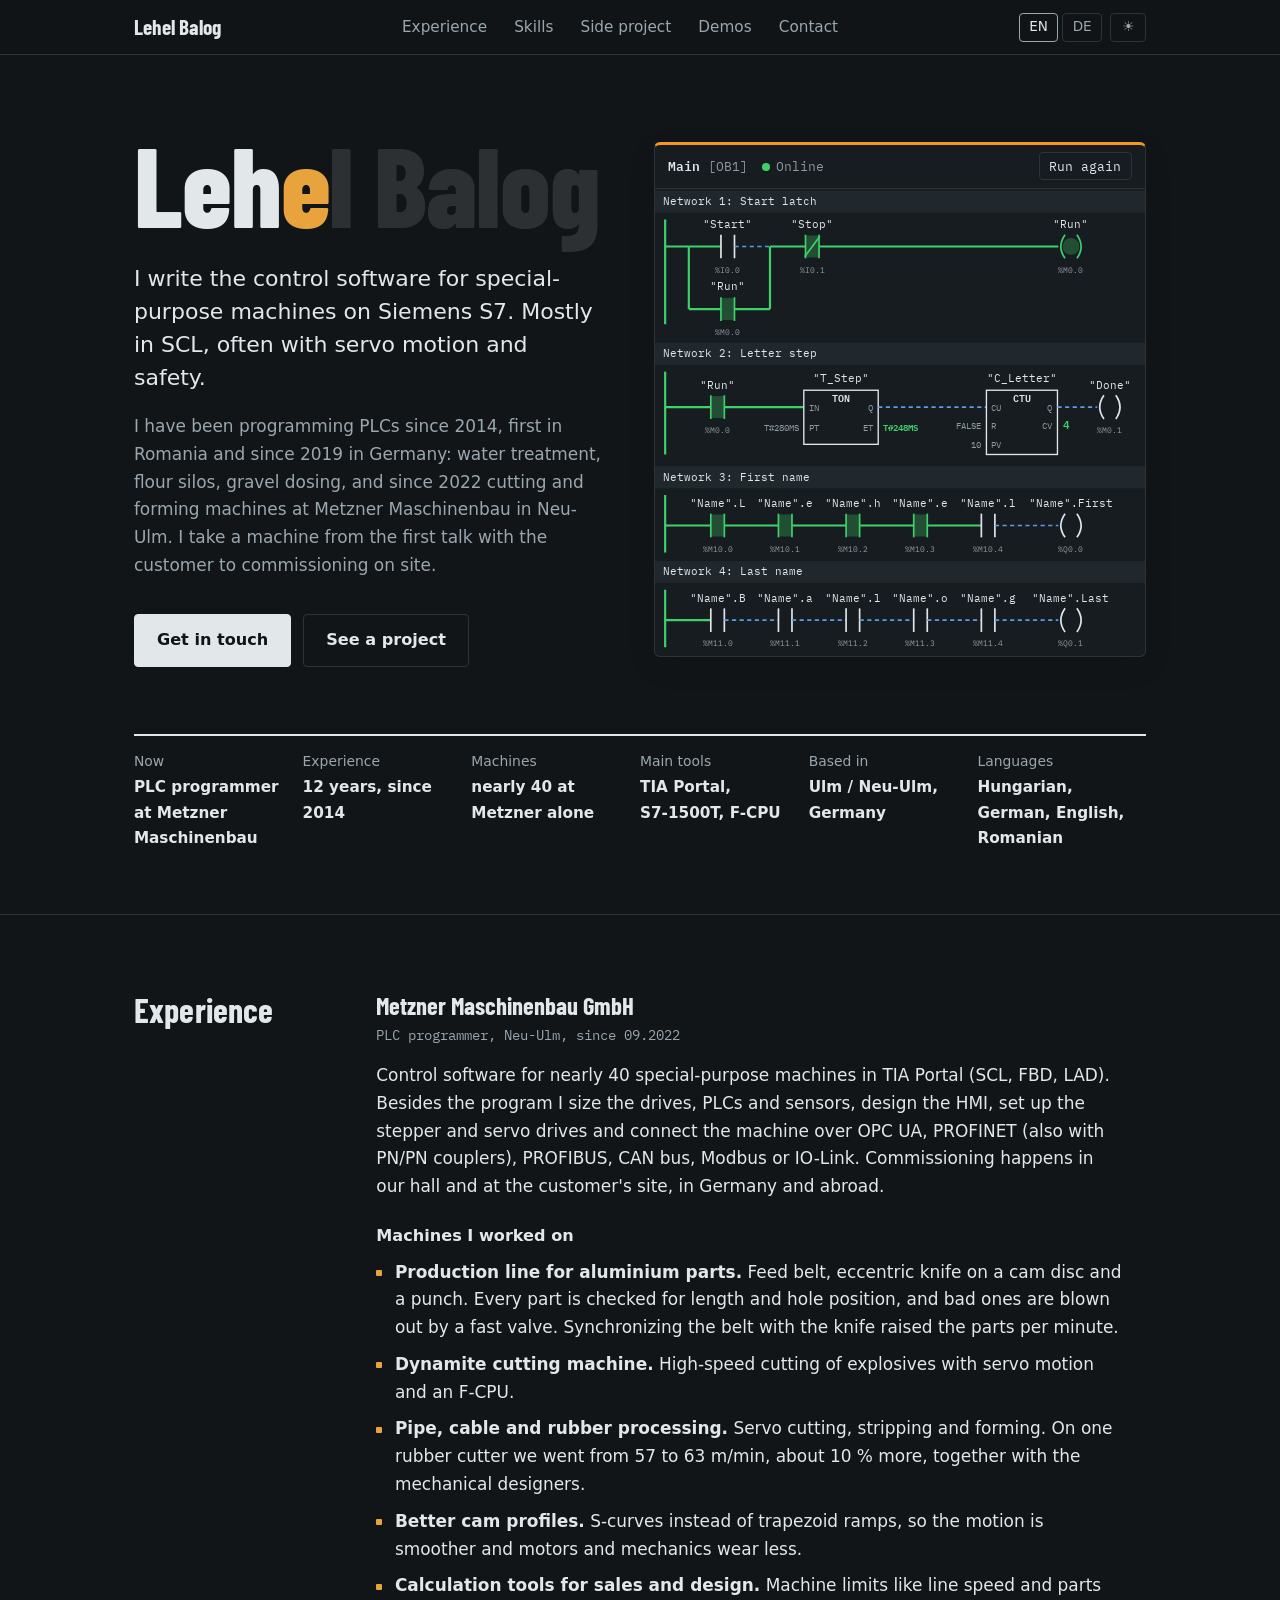
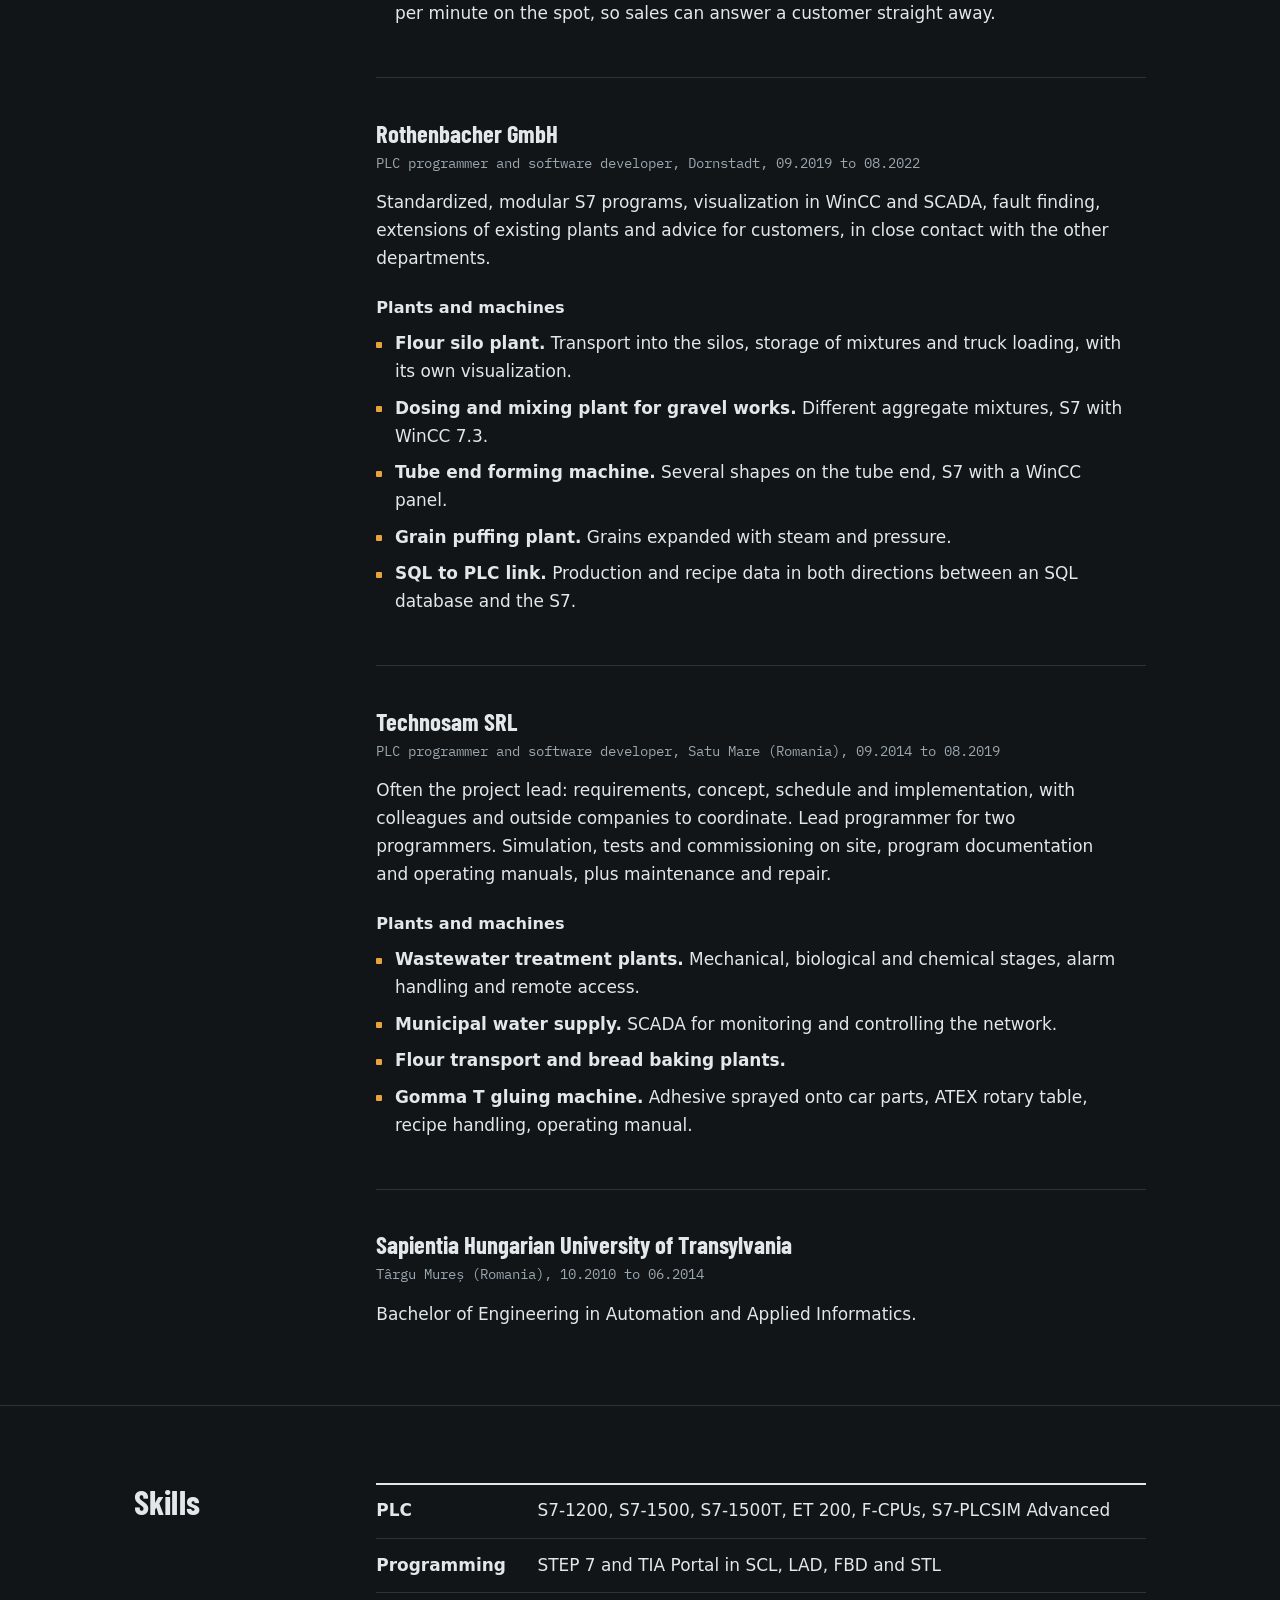
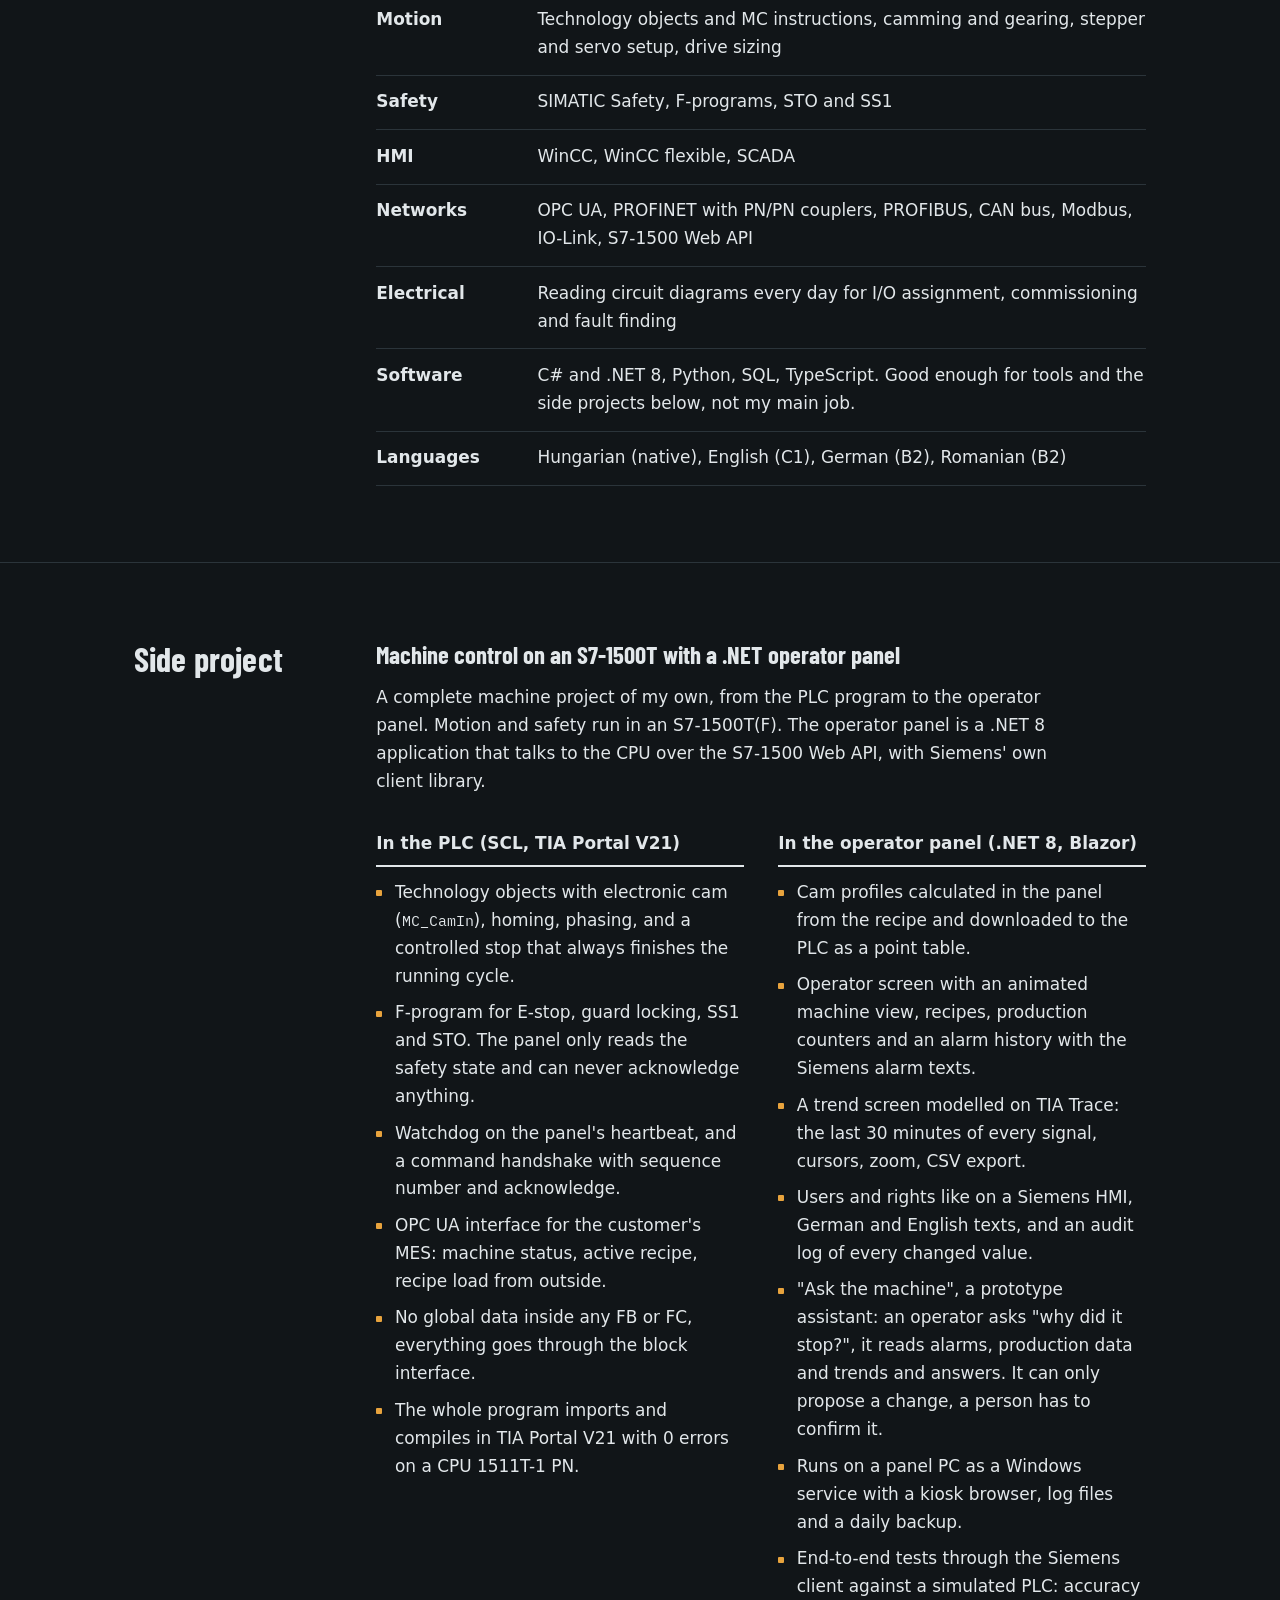
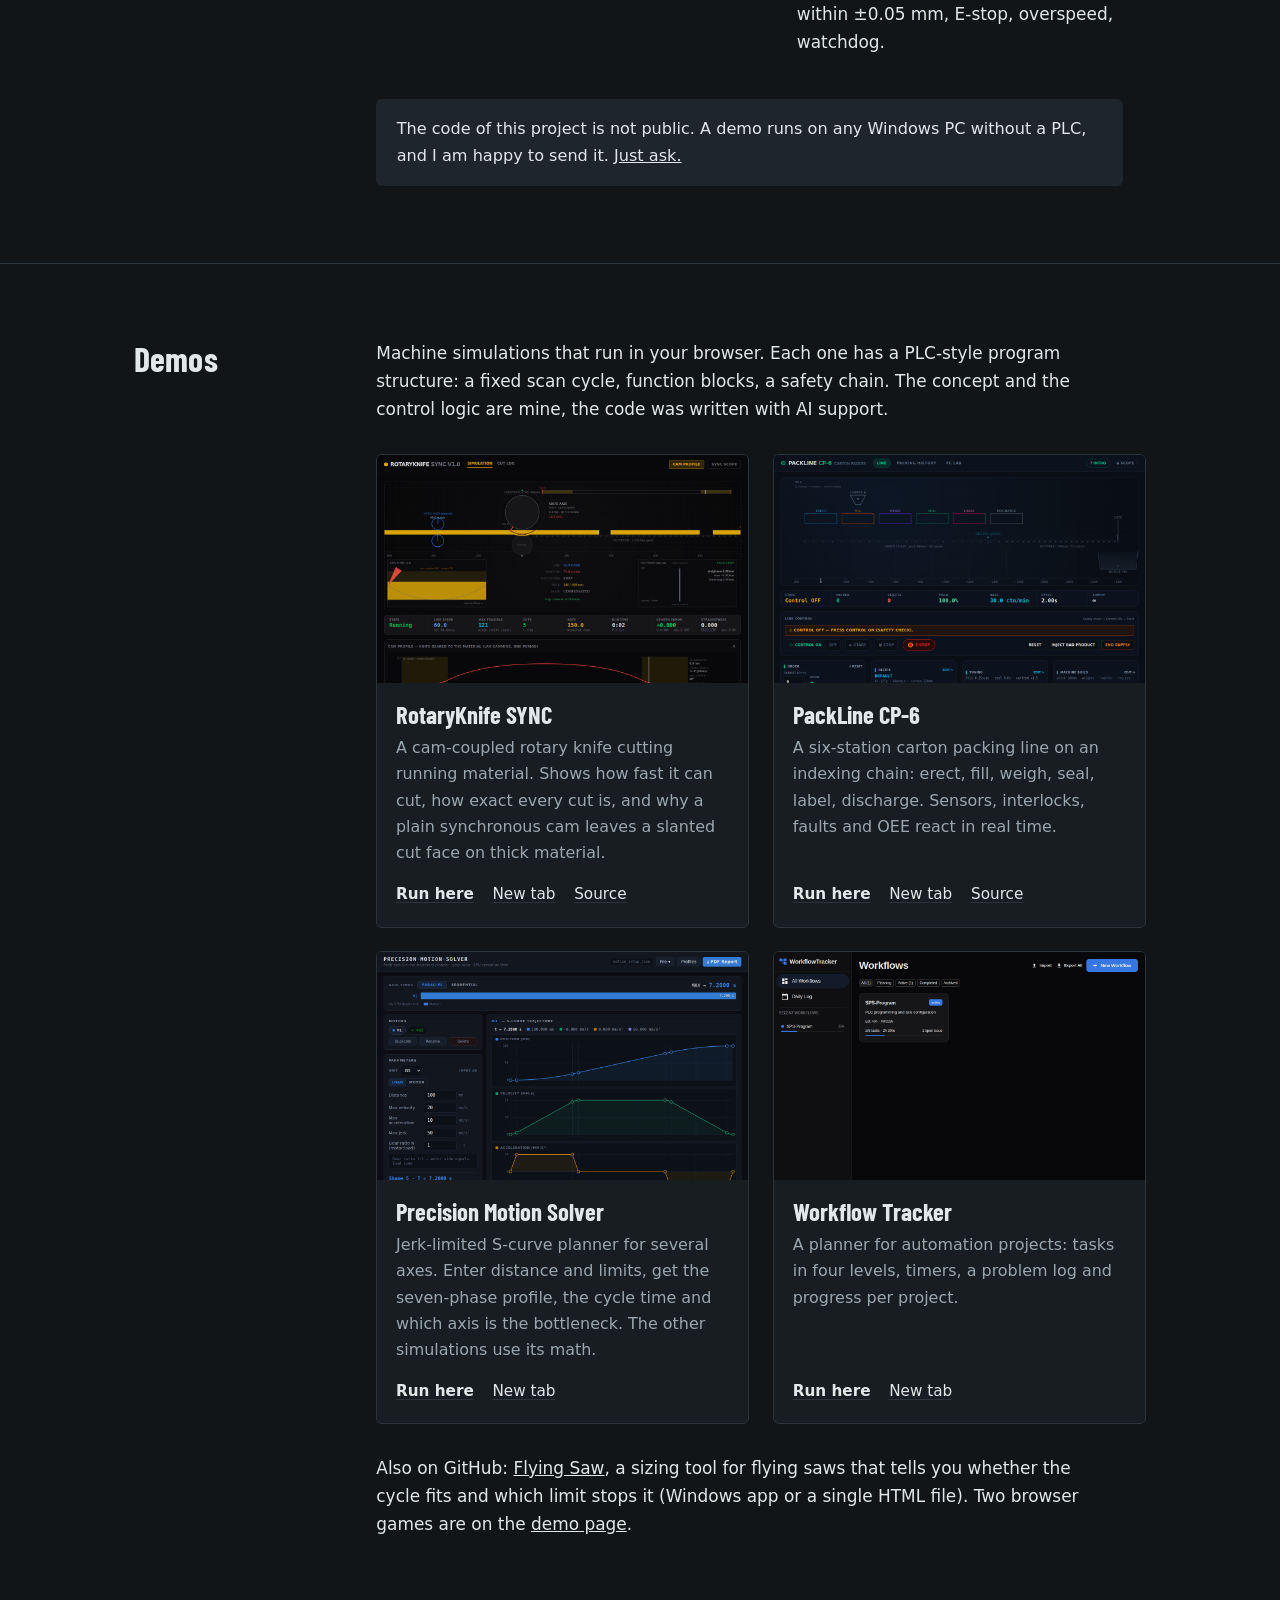
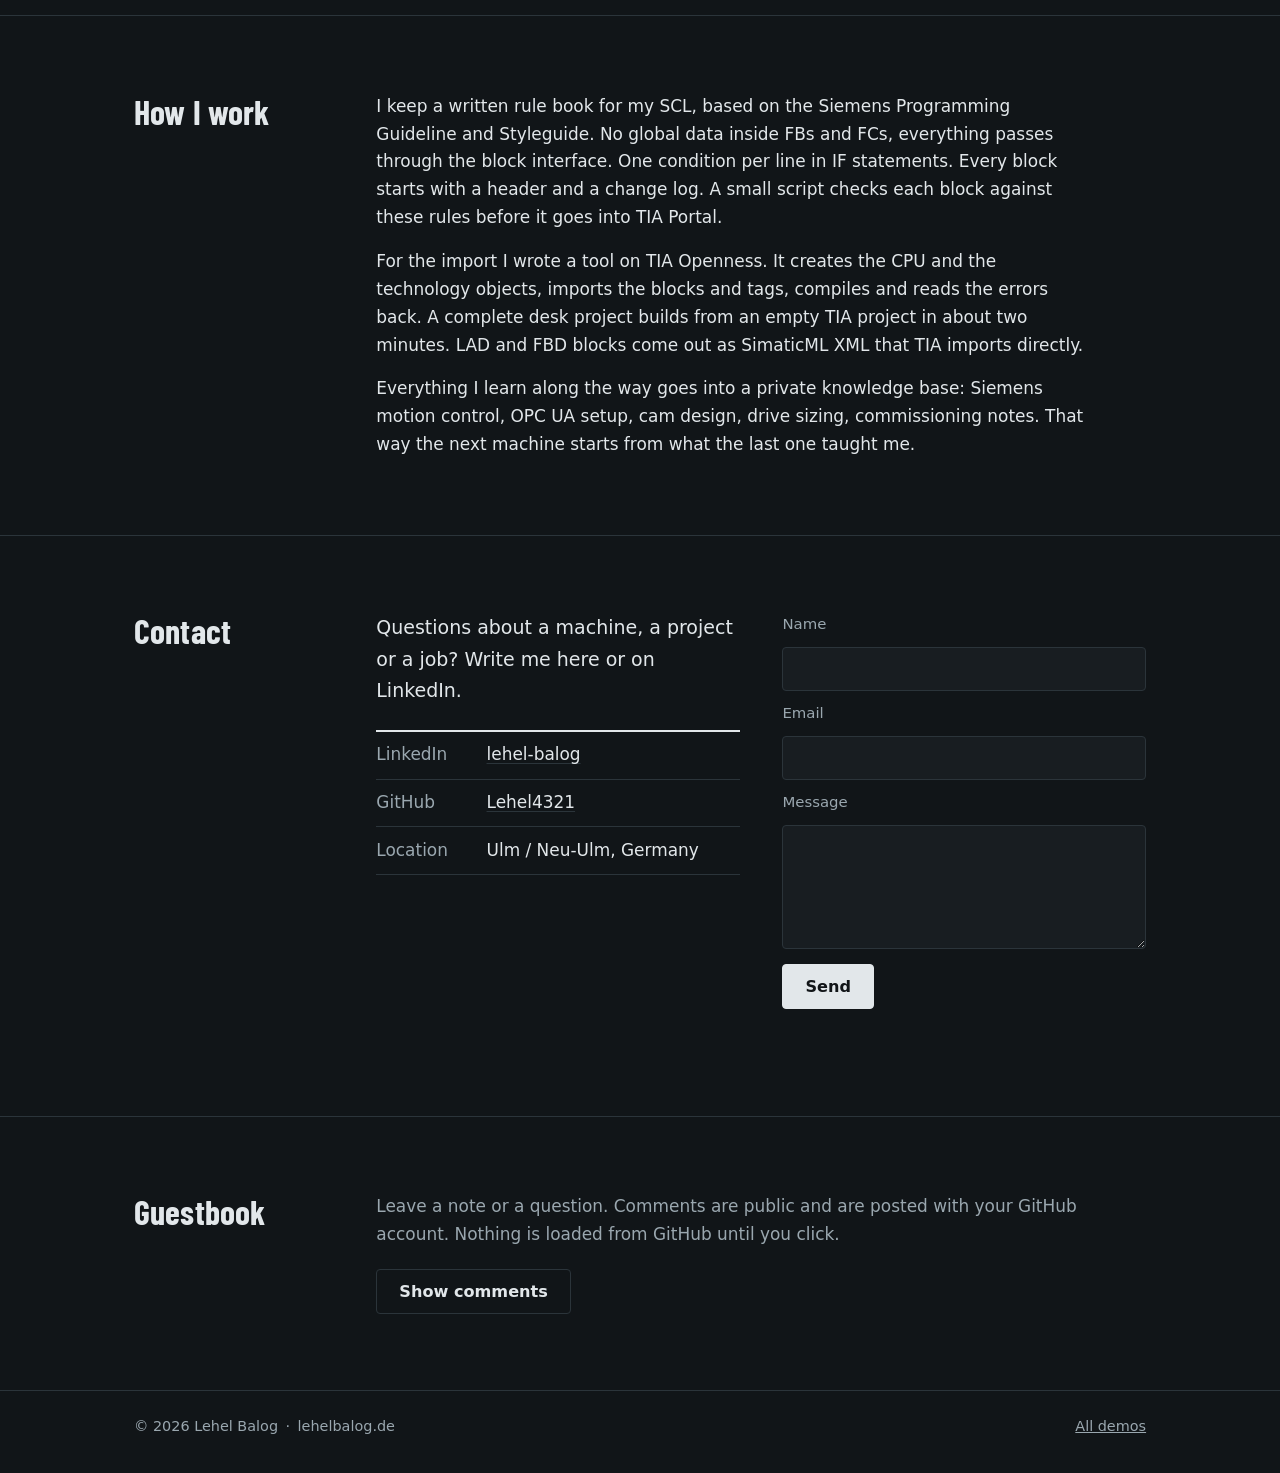
==== commit 2dc08368: "Header ladder: a real little program N1 start latch (Start NO, Stop NC, Run holds itself through a p" ====
--- a/index.html
+++ b/index.html
@@ -166,7 +166,7 @@
   /* LADDER PANEL: a LAD network in TIA Portal online monitoring that writes the name */
   :root { --lad-bg:#ffffff; --lad-head:#e9ecef; --lad-on:#1fa84a; --lad-off:#3d7fd1; --lad-ink:#1b1f22; --lad-dim:#6b757c; }
   html[data-theme="dark"] { --lad-bg:#171c20; --lad-head:#20282e; --lad-on:#3fd06a; --lad-off:#5a9be6; --lad-ink:#dfe5e9; --lad-dim:#8d9aa3; }
-  .ladder { background:var(--lad-bg); border:1px solid var(--line); border-radius:6px; overflow:hidden; box-shadow:0 1px 2px rgba(0,0,0,0.05), 0 10px 30px rgba(0,0,0,0.08); }
+  .ladder { background:var(--lad-bg); border:1px solid var(--line); border-top:3px solid #f39a1e; border-radius:6px; overflow:hidden; box-shadow:0 1px 2px rgba(0,0,0,0.05), 0 10px 30px rgba(0,0,0,0.08); }
   .ladder-bar { display:flex; align-items:center; gap:0.8rem; padding:0.45rem 0.8rem; border-bottom:1px solid var(--line); font-family:var(--mono); font-size:0.75rem; color:var(--lad-dim); }
   .ladder-bar strong { color:var(--lad-ink); font-weight:600; }
   .ladder-dot { display:inline-block; width:8px; height:8px; border-radius:50%; background:var(--lad-on); margin-right:0.35rem; vertical-align:0; }
@@ -182,6 +182,10 @@
   .ladder .el.on { stroke:var(--lad-on); }
   .ladder .fill { fill:var(--lad-on); opacity:0; transition:opacity 0.15s; }
   .ladder .fill.on { opacity:0.28; }
+  .ladder .box { fill:var(--lad-bg); stroke:var(--lad-ink); stroke-width:1.6; }
+  .ladder .pin { fill:var(--lad-dim); }
+  .ladder .val { fill:var(--lad-on); font-weight:600; }
+  .ladder .lit { fill:var(--lad-dim); }
   /* name letters in the heading follow the contacts */
   h1 .lt { display:inline-block; transition:opacity 0.3s, color 0.3s; }
   h1 .lt.off { opacity:0.13; }
@@ -732,97 +736,186 @@
 <script>
   const isDe = () => document.documentElement.lang === 'de';
 
-  // HEADER LADDER: two LAD networks in online monitoring. Each contact closes in turn,
-  // power flow goes from dashed blue to solid green, and the letter lights up in the heading.
+  // HEADER LADDER: a small LAD program in TIA online monitoring that writes the name.
+  // N1 start latch, N2 TON + CTU stepping a counter, N3/N4 one contact per letter.
+  // Power flow is dashed blue when off and solid green when on; values show live.
   (function heroLadder() {
     const svg = document.getElementById('ladder-svg');
     if (!svg) return;
     const NS = 'http://www.w3.org/2000/svg';
     const letters = [...document.querySelectorAll('h1 .lt')];
     const reduce = window.matchMedia('(prefers-reduced-motion: reduce)').matches;
-    const nets = [
-      { en: 'Network 1: First name', de: 'Netzwerk 1: Vorname', bits: ['L', 'e', 'h', 'e2', 'l'], byte: 10, coil: 'First', q: '%Q0.0' },
-      { en: 'Network 2: Last name', de: 'Netzwerk 2: Nachname', bits: ['B', 'a', 'l', 'o', 'g'], byte: 11, coil: 'Last', q: '%Q0.1' },
-    ];
-    let parts = [];   // per network: { wires[], contacts[], coil }
-
-    const el = (tag, attrs, parent, text) => {
+    const PT = 280, CYCLE = 360;   // timer preset and one counter step, ms
+
+    const st = { start: false, run: false, et: 0, q: false, cv: 0 };
+    let ui = [];      // update functions, one per drawn element group
+
+    const el = (tag, attrs, text) => {
       const e = document.createElementNS(NS, tag);
       for (const k in attrs) e.setAttribute(k, attrs[k]);
       if (text != null) e.textContent = text;
-      parent.appendChild(e);
+      svg.appendChild(e);
       return e;
     };
+    const on = (e, f) => ui.push(() => e.classList.toggle('on', !!f()));
+    const wire = (x1, y1, x2, y2, f) => on(el('line', { x1, y1, x2, y2, class: 'w' }), f);
+    function contact(x, y, op, addr, F, conduct, powered, nc) {
+      el('text', { x, y: y - 22, 'font-size': F, 'text-anchor': 'middle' }, op);
+      if (addr) el('text', { x, y: y + 31, 'font-size': F - 3, 'text-anchor': 'middle', class: 'addr' }, addr);
+      const lit = () => powered() && conduct();
+      on(el('rect', { x: x - 8, y: y - 13, width: 16, height: 26, class: 'fill' }), lit);
+      on(el('line', { x1: x - 8, y1: y - 14, x2: x - 8, y2: y + 14, class: 'el' }), lit);
+      on(el('line', { x1: x + 8, y1: y - 14, x2: x + 8, y2: y + 14, class: 'el' }), lit);
+      if (nc) on(el('line', { x1: x - 9, y1: y + 12, x2: x + 9, y2: y - 12, class: 'el' }), lit);
+    }
+    function coil(x, y, op, addr, F, f) {
+      el('text', { x, y: y - 22, 'font-size': F, 'text-anchor': 'middle' }, op);
+      if (addr) el('text', { x, y: y + 31, 'font-size': F - 3, 'text-anchor': 'middle', class: 'addr' }, addr);
+      on(el('circle', { cx: x, cy: y, r: 10, class: 'fill' }), f);
+      on(el('path', { d: `M${x - 7} ${y - 14} Q${x - 17} ${y} ${x - 7} ${y + 14}`, class: 'el' }), f);
+      on(el('path', { d: `M${x + 7} ${y - 14} Q${x + 17} ${y} ${x + 7} ${y + 14}`, class: 'el' }), f);
+    }
+    function head(y0, W, en, de, F) {
+      el('rect', { x: 0, y: y0, width: W, height: 26, class: 'head' });
+      el('text', { x: 10, y: y0 + 17, 'font-size': F, 'data-l': 'en' }, en);
+      el('text', { x: 10, y: y0 + 17, 'font-size': F, 'data-l': 'de' }, de);
+    }
+    const rail = (y1, y2) => el('line', { x1: 12, y1, x2: 12, y2, class: 'w on' });
+
+    function letterNet(y0, W, n, F, narrow) {
+      const X0 = narrow ? 46 : 74, STEP = narrow ? 63 : 80, CX = X0 + 4 * STEP + (narrow ? 74 : 98);
+      const tag = t => narrow ? `"${t}"` : `"Name".${t}`;
+      head(y0, W, n.en, n.de, F);
+      const y = y0 + 26 + 44;
+      rail(y0 + 34, y0 + 26 + 76);
+      const closed = i => st.cv > n.first + i;
+      const pw = i => { for (let j = 0; j < i; j++) if (!closed(j)) return false; return true; };
+      n.bits.forEach((b, i) => {
+        const x = X0 + i * STEP;
+        wire(i ? x - STEP + 8 : 12, y, x - 8, y, () => pw(i));
+        contact(x, y, tag(b), `%M${n.byte}.${i}`, F, () => closed(i), () => pw(i));
+      });
+      wire(X0 + 4 * STEP + 8, y, CX - 15, y, () => pw(5));
+      coil(CX, y, tag(n.coil), n.q, F, () => pw(5));
+      return 26 + 82;
+    }
+
+    function startNet(y0, W, F) {
+      head(y0, W, 'Network 1: Start latch', 'Netzwerk 1: Selbsthaltung', F);
+      const y = y0 + 26 + 40, y2 = y + 74;
+      rail(y0 + 34, y2 + 18);
+      const p1 = () => st.start || st.run;
+      wire(12, y, 40, y, () => true);
+      wire(40, y, 78, y, () => true);
+      contact(86, y, '"Start"', '%I0.0', F, () => st.start, () => true);
+      wire(94, y, 136, y, () => st.start);
+      // parallel branch: "Run" holds itself
+      wire(40, y, 40, y2, () => true);
+      wire(40, y2, 78, y2, () => true);
+      contact(86, y2, '"Run"', '%M0.0', F, () => st.run, () => true);
+      wire(94, y2, 136, y2, () => st.run);
+      wire(136, y2, 136, y, () => st.run);
+      wire(136, y, 178, y, p1);
+      contact(186, y, '"Stop"', '%I0.1', F, () => true, p1, true);
+      wire(194, y, 477, y, p1);
+      coil(492, y, '"Run"', '%M0.0', F, p1);
+      return y2 + 36 - y0;
+    }
+
+    function stepNet(y0, W, F) {
+      head(y0, W, 'Network 2: Letter step', 'Netzwerk 2: Buchstabentakt', F);
+      const y = y0 + 26 + 50;
+      rail(y0 + 34, y + 56);
+      wire(12, y, 66, y, () => true);
+      contact(74, y, '"Run"', '%M0.0', F, () => st.run, () => true);
+      wire(82, y, 176, y, () => st.run);
+      // TON
+      const tx = 176, tw = 88;
+      el('text', { x: tx + tw / 2, y: y - 30, 'font-size': F, 'text-anchor': 'middle' }, '"T_Step"');
+      el('rect', { x: tx, y: y - 20, width: tw, height: 64, class: 'box' });
+      el('text', { x: tx + tw / 2, y: y - 6, 'font-size': F - 1, 'text-anchor': 'middle', 'font-weight': 600 }, 'TON');
+      el('text', { x: tx + 6, y: y + 4, 'font-size': F - 2, class: 'pin' }, 'IN');
+      el('text', { x: tx + 6, y: y + 28, 'font-size': F - 2, class: 'pin' }, 'PT');
+      el('text', { x: tx + tw - 6, y: y + 4, 'font-size': F - 2, class: 'pin', 'text-anchor': 'end' }, 'Q');
+      el('text', { x: tx + tw - 6, y: y + 28, 'font-size': F - 2, class: 'pin', 'text-anchor': 'end' }, 'ET');
+      el('text', { x: tx - 6, y: y + 28, 'font-size': F - 2, class: 'lit', 'text-anchor': 'end' }, `T#${PT}MS`);
+      const et = el('text', { x: tx + tw + 6, y: y + 28, 'font-size': F - 2, class: 'val' }, 'T#0MS');
+      ui.push(() => { et.textContent = `T#${Math.round(st.et)}MS`; });
+      // CTU
+      const cx = 392, cw = 84;
+      wire(tx + tw, y, cx, y, () => st.q);
+      el('text', { x: cx + cw / 2, y: y - 30, 'font-size': F, 'text-anchor': 'middle' }, '"C_Letter"');
+      el('rect', { x: cx, y: y - 20, width: cw, height: 76, class: 'box' });
+      el('text', { x: cx + cw / 2, y: y - 6, 'font-size': F - 1, 'text-anchor': 'middle', 'font-weight': 600 }, 'CTU');
+      el('text', { x: cx + 6, y: y + 4, 'font-size': F - 2, class: 'pin' }, 'CU');
+      el('text', { x: cx + 6, y: y + 26, 'font-size': F - 2, class: 'pin' }, 'R');
+      el('text', { x: cx + 6, y: y + 48, 'font-size': F - 2, class: 'pin' }, 'PV');
+      el('text', { x: cx + cw - 6, y: y + 4, 'font-size': F - 2, class: 'pin', 'text-anchor': 'end' }, 'Q');
+      el('text', { x: cx + cw - 6, y: y + 26, 'font-size': F - 2, class: 'pin', 'text-anchor': 'end' }, 'CV');
+      el('text', { x: cx - 6, y: y + 26, 'font-size': F - 2, class: 'lit', 'text-anchor': 'end' }, 'FALSE');
+      el('text', { x: cx - 6, y: y + 48, 'font-size': F - 2, class: 'lit', 'text-anchor': 'end' }, '10');
+      const cv = el('text', { x: cx + cw + 6, y: y + 26, 'font-size': F, class: 'val' }, '0');
+      ui.push(() => { cv.textContent = String(st.cv); });
+      wire(cx + cw, y, 523, y, () => st.cv >= 10);
+      coil(538, y, '"Done"', '%M0.1', F, () => st.cv >= 10);
+      return y + 66 - y0;
+    }
+
+    const names = [
+      { en: 'Network 3: First name', de: 'Netzwerk 3: Vorname', bits: ['L', 'e', 'h', 'e', 'l'], first: 0, byte: 10, coil: 'First', q: '%Q0.0' },
+      { en: 'Network 4: Last name', de: 'Netzwerk 4: Nachname', bits: ['B', 'a', 'l', 'o', 'g'], first: 5, byte: 11, coil: 'Last', q: '%Q0.1' },
+    ];
 
     function build() {
       const narrow = svg.clientWidth && svg.clientWidth < 420;
-      const W = narrow ? 420 : 580, STEP = narrow ? 64 : 80, X0 = narrow ? 52 : 74, COIL = X0 + 4 * STEP + (narrow ? 78 : 98);
-      const NET_H = narrow ? 134 : 128, HEAD = 26, F = narrow ? 17 : 13;
-      const tag = name => narrow ? `"${name}"` : `"Name".${name}`;
+      const W = narrow ? 420 : 580, F = narrow ? 17 : 13;
       svg.innerHTML = '';
-      svg.setAttribute('viewBox', `0 0 ${W} ${nets.length * NET_H + 8}`);
-      parts = nets.map((n, ni) => {
-        const y0 = ni * NET_H + 4, y = y0 + HEAD + 58;
-        el('rect', { x: 0, y: y0, width: W, height: HEAD, class: 'head' }, svg);
-        el('text', { x: 10, y: y0 + 17, 'font-size': F, 'data-l': 'en' }, svg, n.en);
-        el('text', { x: 10, y: y0 + 17, 'font-size': F, 'data-l': 'de' }, svg, n.de);
-        // left power rail is always powered
-        el('line', { x1: 12, y1: y0 + HEAD + 10, x2: 12, y2: y0 + NET_H - 6, class: 'w on' }, svg);
-        const xs = n.bits.map((_, i) => X0 + i * STEP);
-        const wires = [];
-        xs.forEach((x, i) => {
-          wires.push(el('line', { x1: i ? xs[i - 1] + 8 : 12, y1: y, x2: x - 8, y2: y, class: 'w' }, svg));
-        });
-        wires.push(el('line', { x1: xs[4] + 8, y1: y, x2: COIL - 15, y2: y, class: 'w' }, svg));
-        const contacts = xs.map((x, i) => {
-          const letter = n.bits[i].replace(/\d/, '');
-          el('text', { x, y: y - 24, 'font-size': F, 'text-anchor': 'middle' }, svg, tag(letter));
-          el('text', { x, y: y + 34, 'font-size': F - 3, 'text-anchor': 'middle', class: 'addr' }, svg, `%M${n.byte}.${i}`);
-          const fill = el('rect', { x: x - 8, y: y - 13, width: 16, height: 26, class: 'fill' }, svg);
-          const a = el('line', { x1: x - 8, y1: y - 14, x2: x - 8, y2: y + 14, class: 'el' }, svg);
-          const b = el('line', { x1: x + 8, y1: y - 14, x2: x + 8, y2: y + 14, class: 'el' }, svg);
-          return [fill, a, b];
-        });
-        el('text', { x: COIL, y: y - 24, 'font-size': F, 'text-anchor': 'middle' }, svg, tag(n.coil));
-        el('text', { x: COIL, y: y + 34, 'font-size': F - 3, 'text-anchor': 'middle', class: 'addr' }, svg, n.q);
-        const coil = [
-          el('circle', { cx: COIL, cy: y, r: 10, class: 'fill' }, svg),
-          el('path', { d: `M${COIL - 7} ${y - 14} Q${COIL - 17} ${y} ${COIL - 7} ${y + 14}`, class: 'el' }, svg),
-          el('path', { d: `M${COIL + 7} ${y - 14} Q${COIL + 17} ${y} ${COIL + 7} ${y + 14}`, class: 'el' }, svg),
-        ];
-        return { wires, contacts, coil };
-      });
-      show(closed);
-    }
-
-    // closed = how many of the 10 contacts are closed
-    let closed = 0, timer = 0;
-    function show(k) {
-      parts.forEach((p, ni) => {
-        const c = Math.max(0, Math.min(5, k - ni * 5));
-        p.wires.forEach((w, i) => w.classList.toggle('on', i <= c));
-        p.contacts.forEach((parts3, i) => parts3.forEach(e => e.classList.toggle('on', i < c)));
-        p.coil.forEach(e => e.classList.toggle('on', c === 5));
-      });
-      letters.forEach((l, i) => l.classList.toggle('off', i >= k));
+      ui = [];
+      let y = 2;
+      if (!narrow) { y += startNet(y, W, F) + 4; y += stepNet(y, W, F) + 4; }
+      names.forEach(n => { y += letterNet(y, W, n, F, narrow) + 4; });
+      svg.setAttribute('viewBox', `0 0 ${W} ${y}`);
+      render();
+    }
+    function render() {
+      ui.forEach(f => f());
+      letters.forEach((l, i) => l.classList.toggle('off', i >= st.cv));
+    }
+
+    // TIMELINE: press Start, latch, then one counter step per letter
+    let raf = 0, t0 = 0;
+    const T_PRESS = 600, T_RELEASE = 1000, T_STEPS = 1150;
+    function frame(now) {
+      const t = now - t0;
+      st.start = t >= T_PRESS && t < T_RELEASE;
+      if (t >= T_PRESS) st.run = true;
+      let cv = 0;
+      if (t >= T_STEPS) {
+        const u = t - T_STEPS;
+        cv = Math.min(10, Math.floor((u + CYCLE - PT) / CYCLE));
+        const local = u % CYCLE;
+        st.et = cv >= 10 ? 0 : Math.min(local, PT);
+        st.q = cv < 10 && local >= PT;
+      } else { st.et = 0; st.q = false; }
+      if (cv > st.cv) {
+        const l = letters[cv - 1];
+        if (l) { l.classList.add('hit'); setTimeout(() => l.classList.remove('hit'), 450); }
+      }
+      st.cv = cv;
+      render();
+      if (cv < 10 || st.q) raf = requestAnimationFrame(frame);
     }
     function run() {
-      clearTimeout(timer);
-      closed = 0;
-      show(0);
-      const tick = () => {
-        closed++;
-        show(closed);
-        const l = letters[closed - 1];
-        if (l) { l.classList.add('hit'); setTimeout(() => l.classList.remove('hit'), 450); }
-        if (closed < 10) timer = setTimeout(tick, closed === 5 ? 650 : 280);
-      };
-      timer = setTimeout(tick, 700);
+      cancelAnimationFrame(raf);
+      Object.assign(st, { start: false, run: false, et: 0, q: false, cv: 0 });
+      render();
+      t0 = performance.now();
+      raf = requestAnimationFrame(frame);
     }
 
     build();
     document.documentElement.classList.remove('ladder-run');
-    if (reduce) { closed = 10; show(10); }
+    if (reduce) { Object.assign(st, { run: true, cv: 10 }); render(); }
     else run();
     document.getElementById('ladder-replay').addEventListener('click', run);
     let wasNarrow = svg.clientWidth < 420;
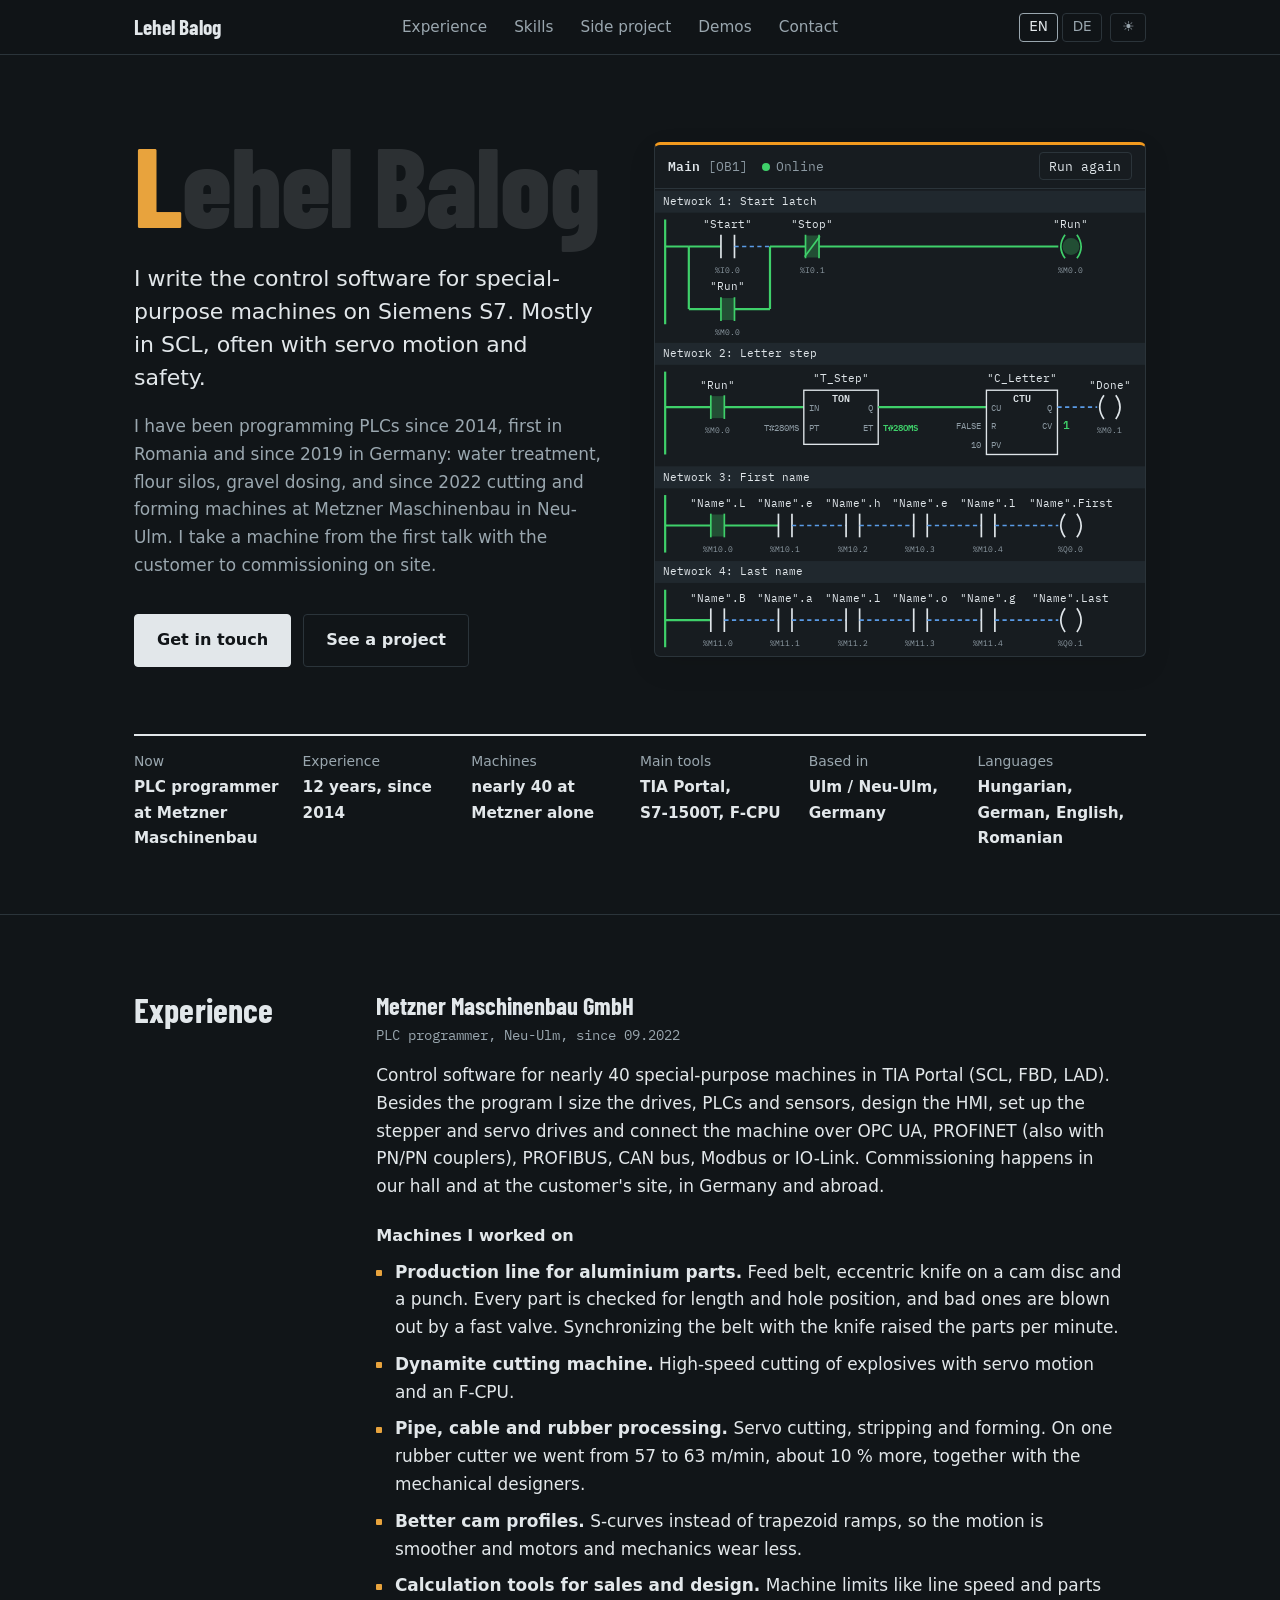
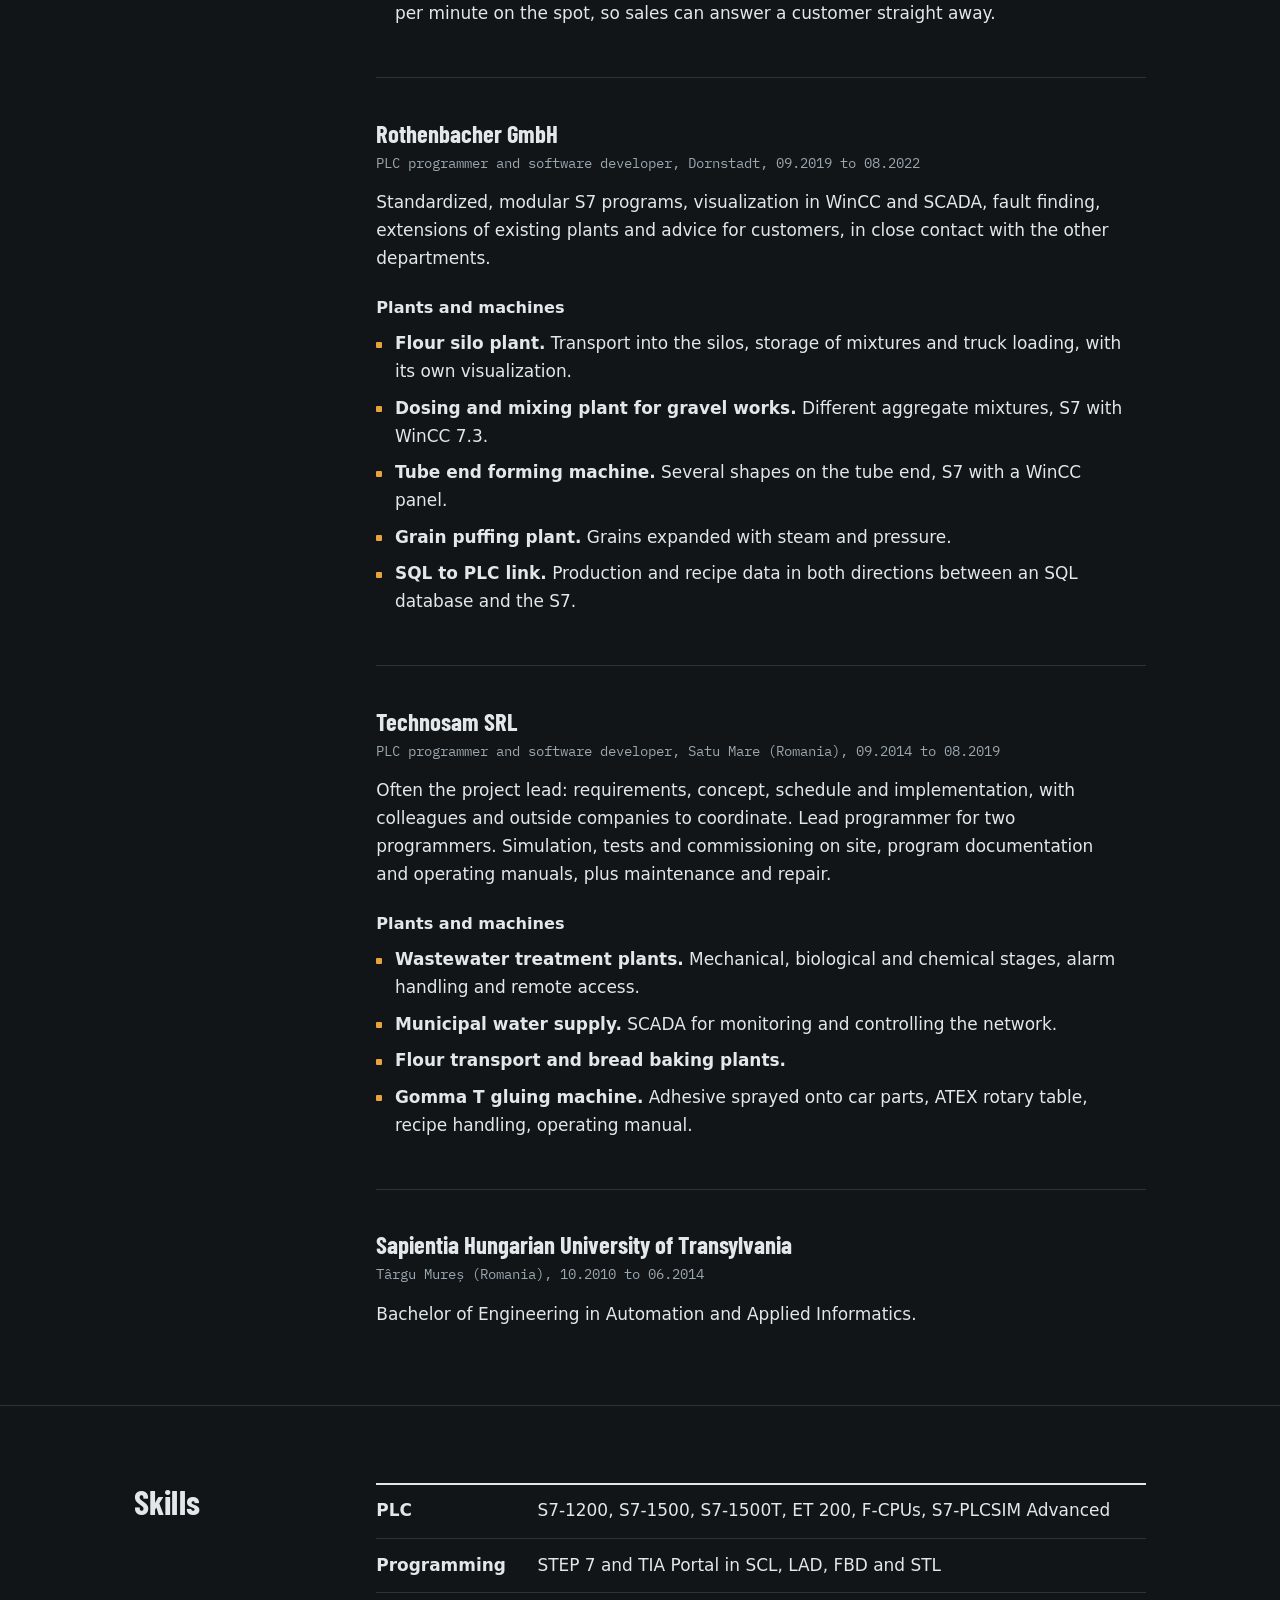
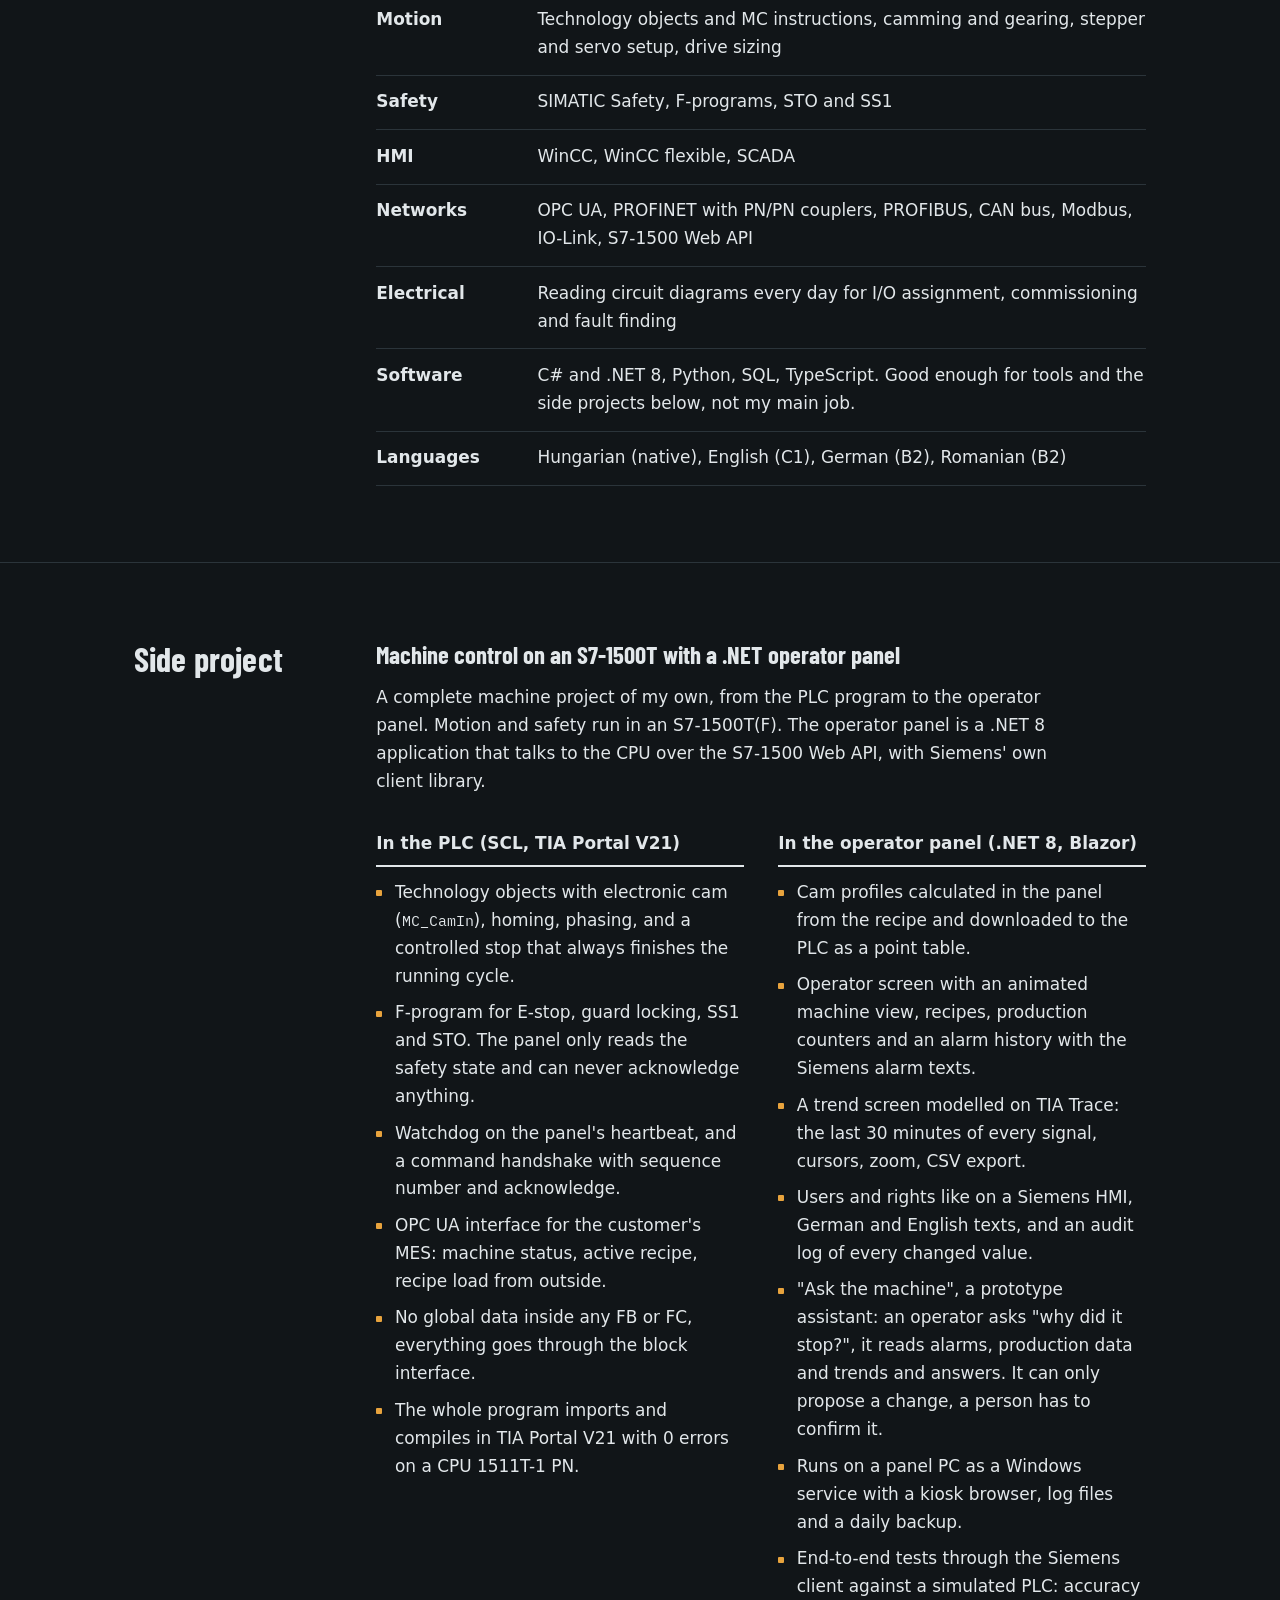
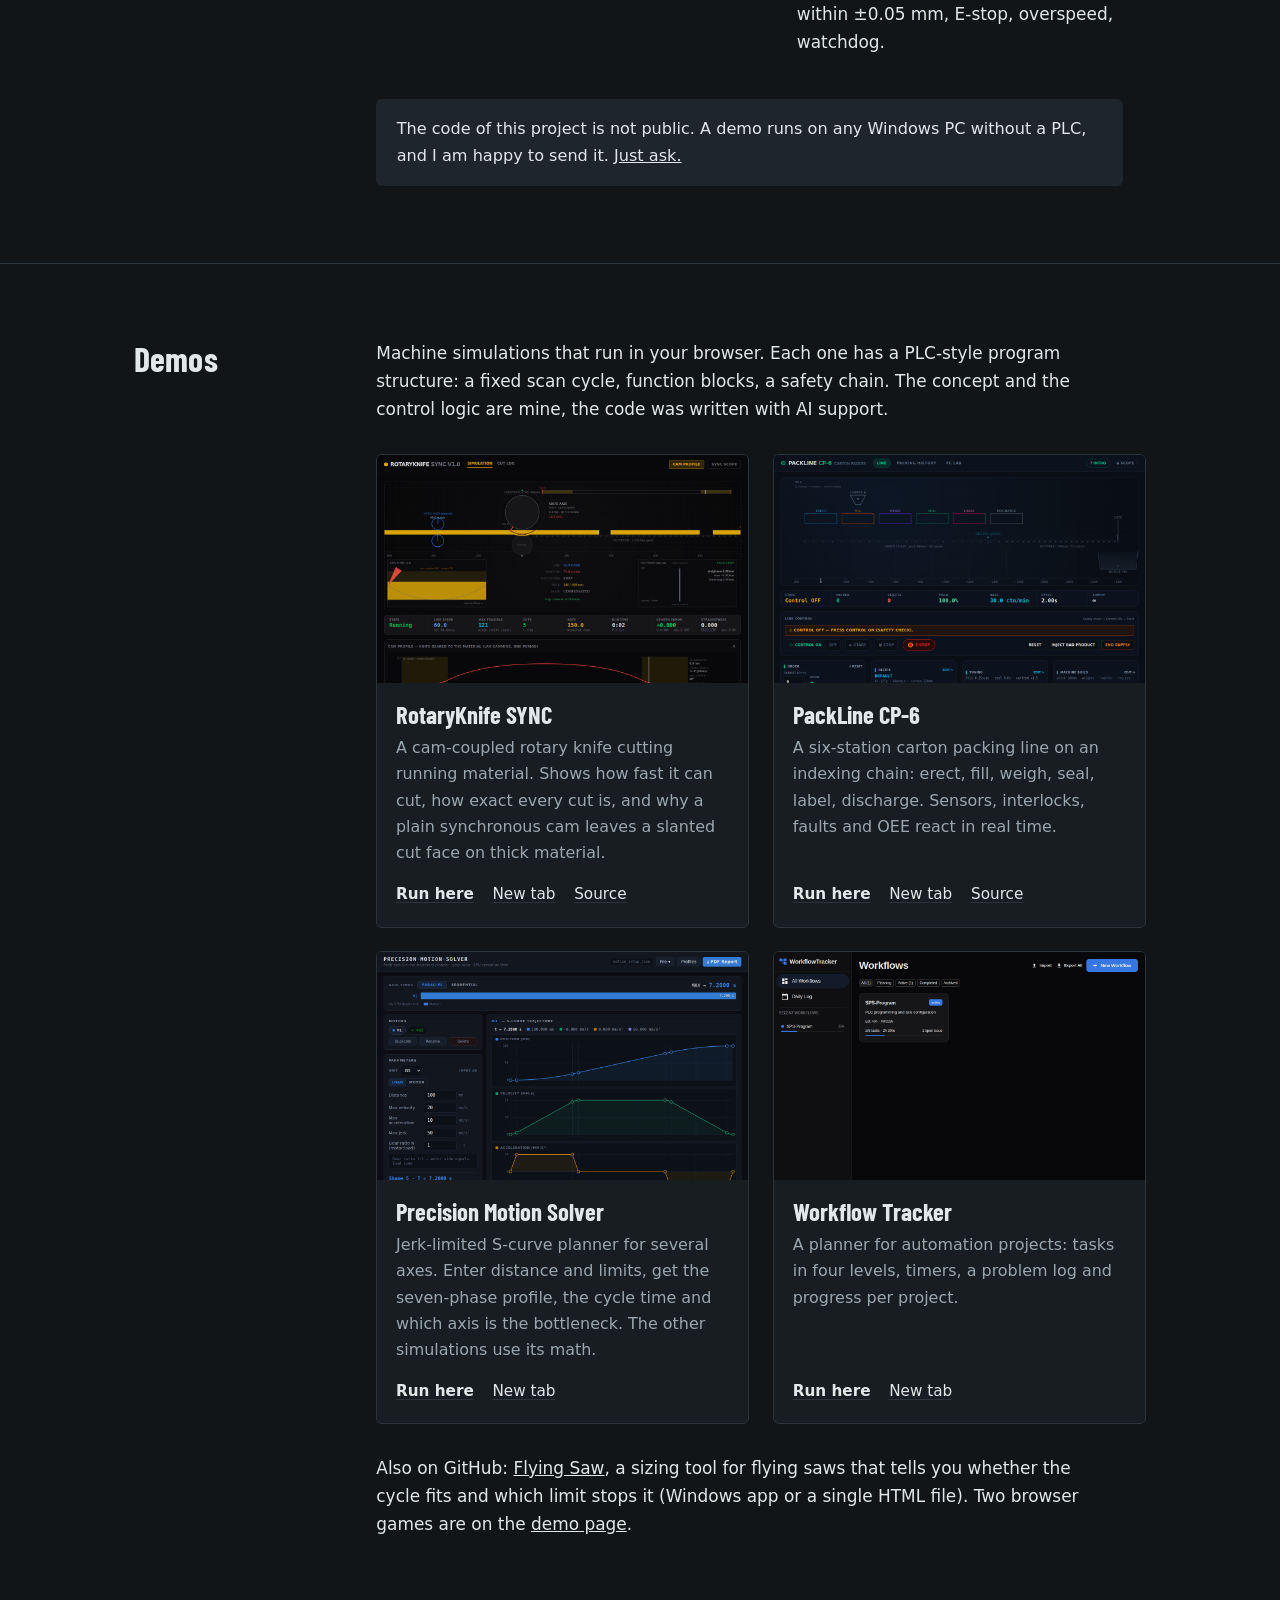
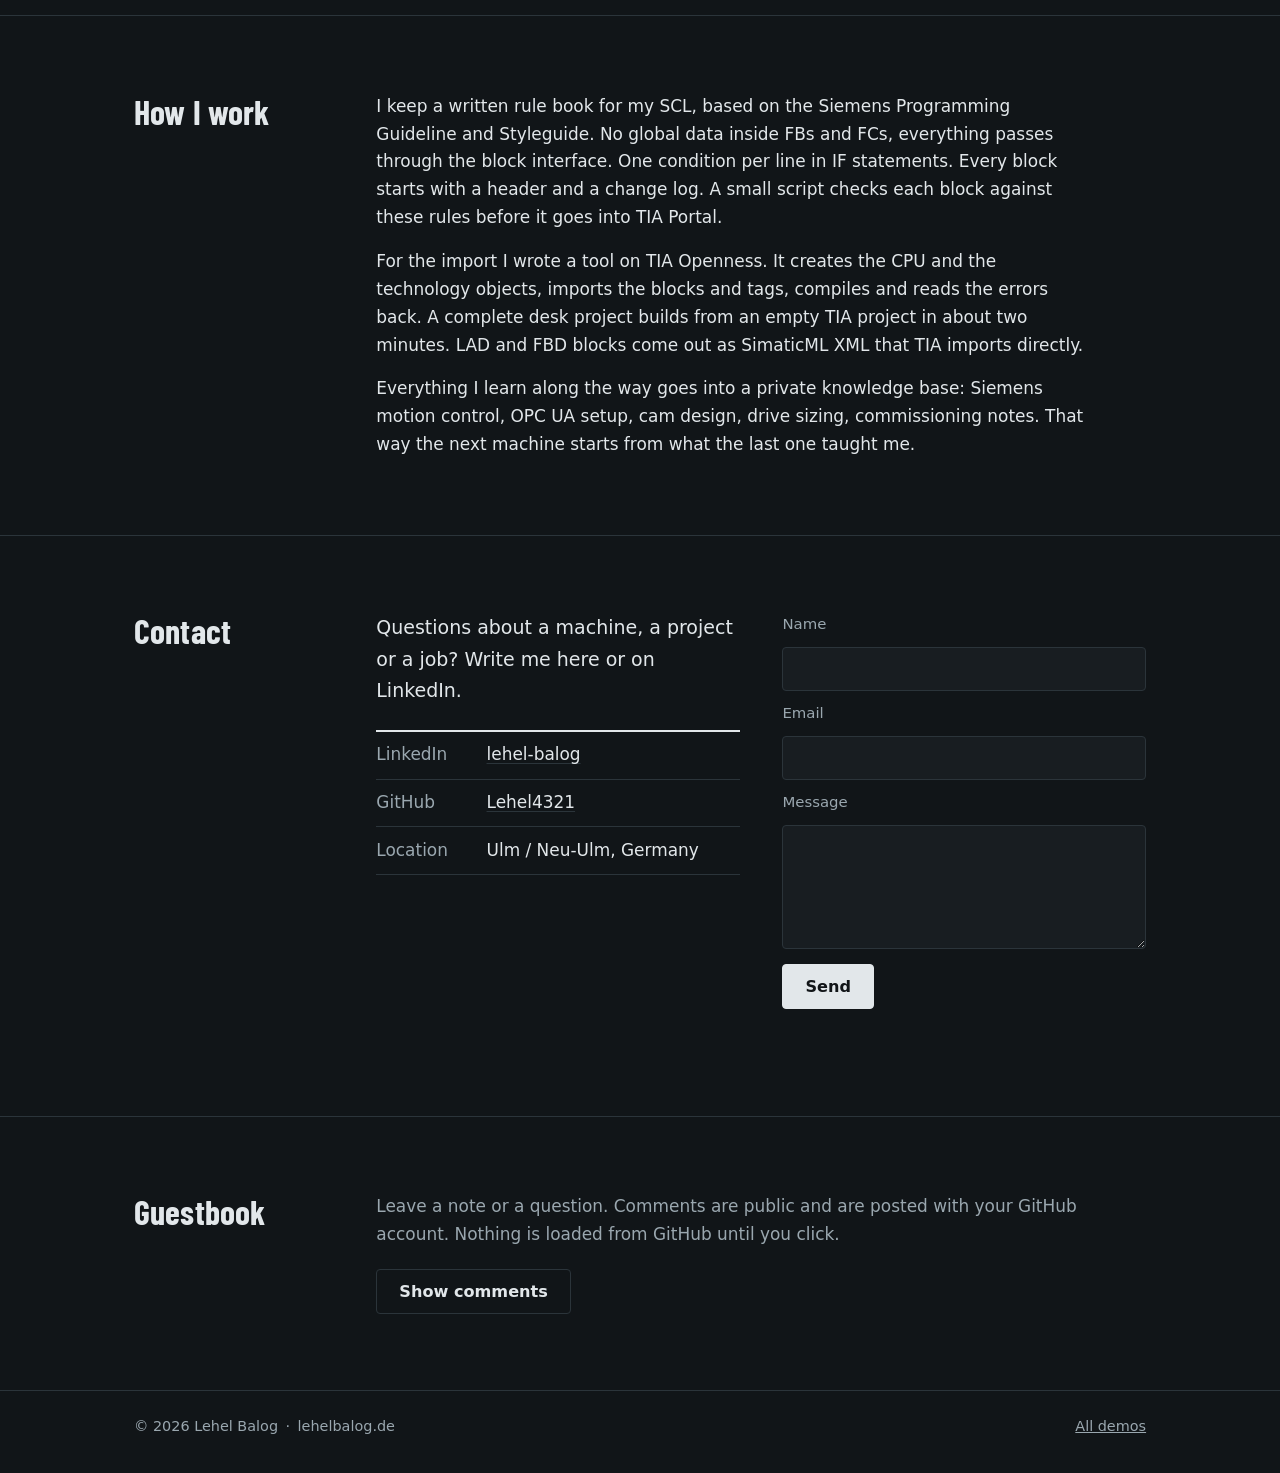
==== commit 27cece9d: "Header ladder: repeat on a timer After the name is written it holds 4 s, then Stop opens the latch, " ====
--- a/index.html
+++ b/index.html
@@ -747,7 +747,7 @@
     const reduce = window.matchMedia('(prefers-reduced-motion: reduce)').matches;
     const PT = 280, CYCLE = 360;   // timer preset and one counter step, ms
 
-    const st = { start: false, run: false, et: 0, q: false, cv: 0 };
+    const st = { start: false, stop: false, run: false, reset: false, et: 0, q: false, cv: 0 };
     let ui = [];      // update functions, one per drawn element group
 
     const el = (tag, attrs, text) => {
@@ -805,6 +805,7 @@
       const y = y0 + 26 + 40, y2 = y + 74;
       rail(y0 + 34, y2 + 18);
       const p1 = () => st.start || st.run;
+      const p2 = () => p1() && !st.stop;
       wire(12, y, 40, y, () => true);
       wire(40, y, 78, y, () => true);
       contact(86, y, '"Start"', '%I0.0', F, () => st.start, () => true);
@@ -816,9 +817,9 @@
       wire(94, y2, 136, y2, () => st.run);
       wire(136, y2, 136, y, () => st.run);
       wire(136, y, 178, y, p1);
-      contact(186, y, '"Stop"', '%I0.1', F, () => true, p1, true);
-      wire(194, y, 477, y, p1);
-      coil(492, y, '"Run"', '%M0.0', F, p1);
+      contact(186, y, '"Stop"', '%I0.1', F, () => !st.stop, p1, true);
+      wire(194, y, 477, y, p2);
+      coil(492, y, '"Run"', '%M0.0', F, p2);
       return y2 + 36 - y0;
     }
 
@@ -852,7 +853,8 @@
       el('text', { x: cx + 6, y: y + 48, 'font-size': F - 2, class: 'pin' }, 'PV');
       el('text', { x: cx + cw - 6, y: y + 4, 'font-size': F - 2, class: 'pin', 'text-anchor': 'end' }, 'Q');
       el('text', { x: cx + cw - 6, y: y + 26, 'font-size': F - 2, class: 'pin', 'text-anchor': 'end' }, 'CV');
-      el('text', { x: cx - 6, y: y + 26, 'font-size': F - 2, class: 'lit', 'text-anchor': 'end' }, 'FALSE');
+      const r = el('text', { x: cx - 6, y: y + 26, 'font-size': F - 2, class: 'lit', 'text-anchor': 'end' }, 'FALSE');
+      ui.push(() => { r.textContent = st.reset ? 'TRUE' : 'FALSE'; r.setAttribute('class', st.reset ? 'val' : 'lit'); });
       el('text', { x: cx - 6, y: y + 48, 'font-size': F - 2, class: 'lit', 'text-anchor': 'end' }, '10');
       const cv = el('text', { x: cx + cw + 6, y: y + 26, 'font-size': F, class: 'val' }, '0');
       ui.push(() => { cv.textContent = String(st.cv); });
@@ -882,15 +884,21 @@
       letters.forEach((l, i) => l.classList.toggle('off', i >= st.cv));
     }
 
-    // TIMELINE: press Start, latch, then one counter step per letter
-    let raf = 0, t0 = 0;
+    // TIMELINE (repeats): press Start, latch, one counter step per letter, hold the
+    // finished name, then press Stop and reset the counter, and start over.
+    let raf = 0, t0 = 0, pausedAt = 0, active = true;
     const T_PRESS = 600, T_RELEASE = 1000, T_STEPS = 1150;
+    const T_DONE = T_STEPS + 10 * CYCLE - (CYCLE - PT);
+    const T_STOP = T_DONE + 4000, T_STOP_END = T_STOP + 450, T_END = T_STOP_END + 600;
     function frame(now) {
-      const t = now - t0;
+      let t = now - t0;
+      if (t >= T_END) { t0 += T_END; t -= T_END; }
       st.start = t >= T_PRESS && t < T_RELEASE;
-      if (t >= T_PRESS) st.run = true;
+      st.stop = t >= T_STOP && t < T_STOP_END;
+      st.reset = st.stop;
+      st.run = t >= T_PRESS && t < T_STOP;
       let cv = 0;
-      if (t >= T_STEPS) {
+      if (t >= T_STEPS && t < T_STOP) {
         const u = t - T_STEPS;
         cv = Math.min(10, Math.floor((u + CYCLE - PT) / CYCLE));
         const local = u % CYCLE;
@@ -903,14 +911,22 @@
       }
       st.cv = cv;
       render();
-      if (cv < 10 || st.q) raf = requestAnimationFrame(frame);
+      raf = requestAnimationFrame(frame);
     }
     function run() {
       cancelAnimationFrame(raf);
-      Object.assign(st, { start: false, run: false, et: 0, q: false, cv: 0 });
+      Object.assign(st, { start: false, stop: false, run: false, reset: false, et: 0, q: false, cv: 0 });
       render();
       t0 = performance.now();
-      raf = requestAnimationFrame(frame);
+      if (active) raf = requestAnimationFrame(frame);
+      else pausedAt = t0;
+    }
+    // pause while the header is off screen or the tab is hidden, keep the phase
+    function setActive(a) {
+      if (a === active || reduce) return;
+      active = a;
+      if (!a) { cancelAnimationFrame(raf); pausedAt = performance.now(); }
+      else { t0 += performance.now() - pausedAt; raf = requestAnimationFrame(frame); }
     }
 
     build();
@@ -918,6 +934,9 @@
     if (reduce) { Object.assign(st, { run: true, cv: 10 }); render(); }
     else run();
     document.getElementById('ladder-replay').addEventListener('click', run);
+    let onScreen = true;
+    new IntersectionObserver(e => { onScreen = e[0].isIntersecting; setActive(onScreen && !document.hidden); }).observe(svg);
+    document.addEventListener('visibilitychange', () => setActive(onScreen && !document.hidden));
     let wasNarrow = svg.clientWidth < 420;
     window.addEventListener('resize', () => {
       const n = svg.clientWidth < 420;
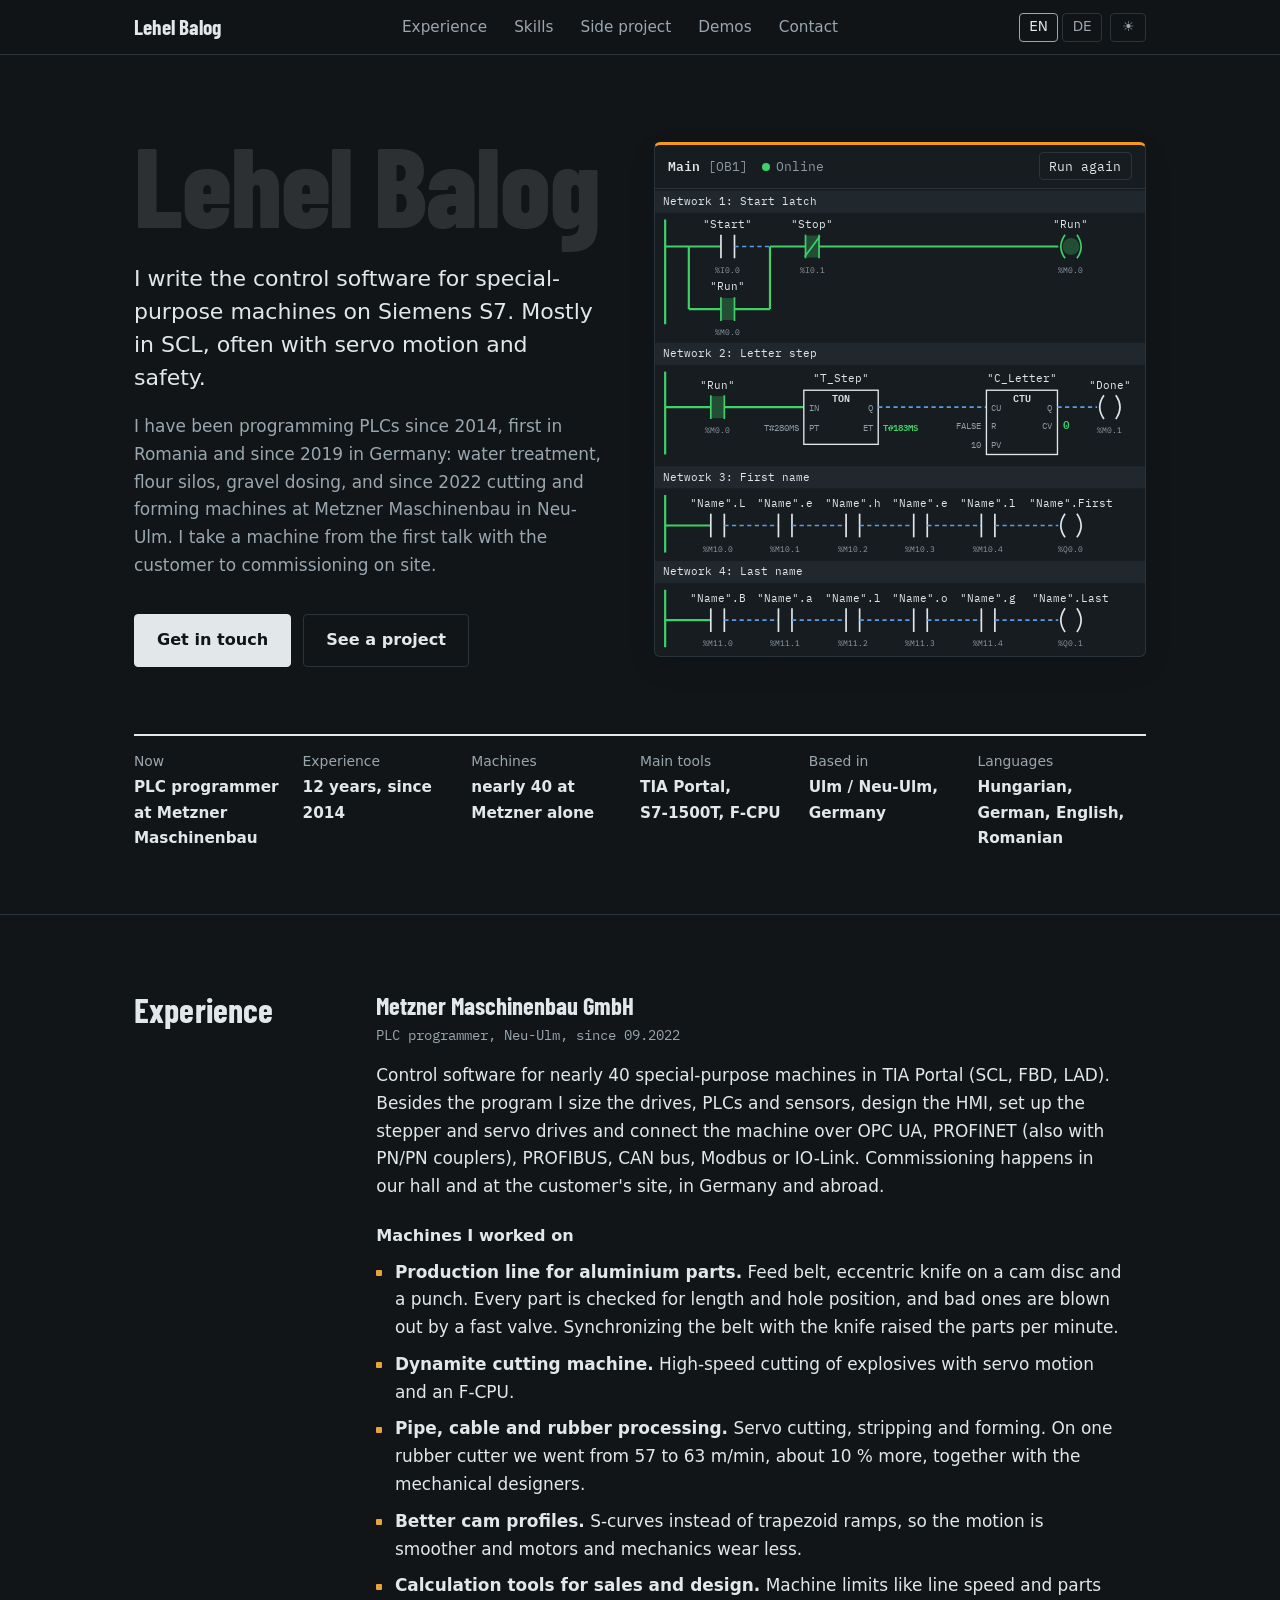
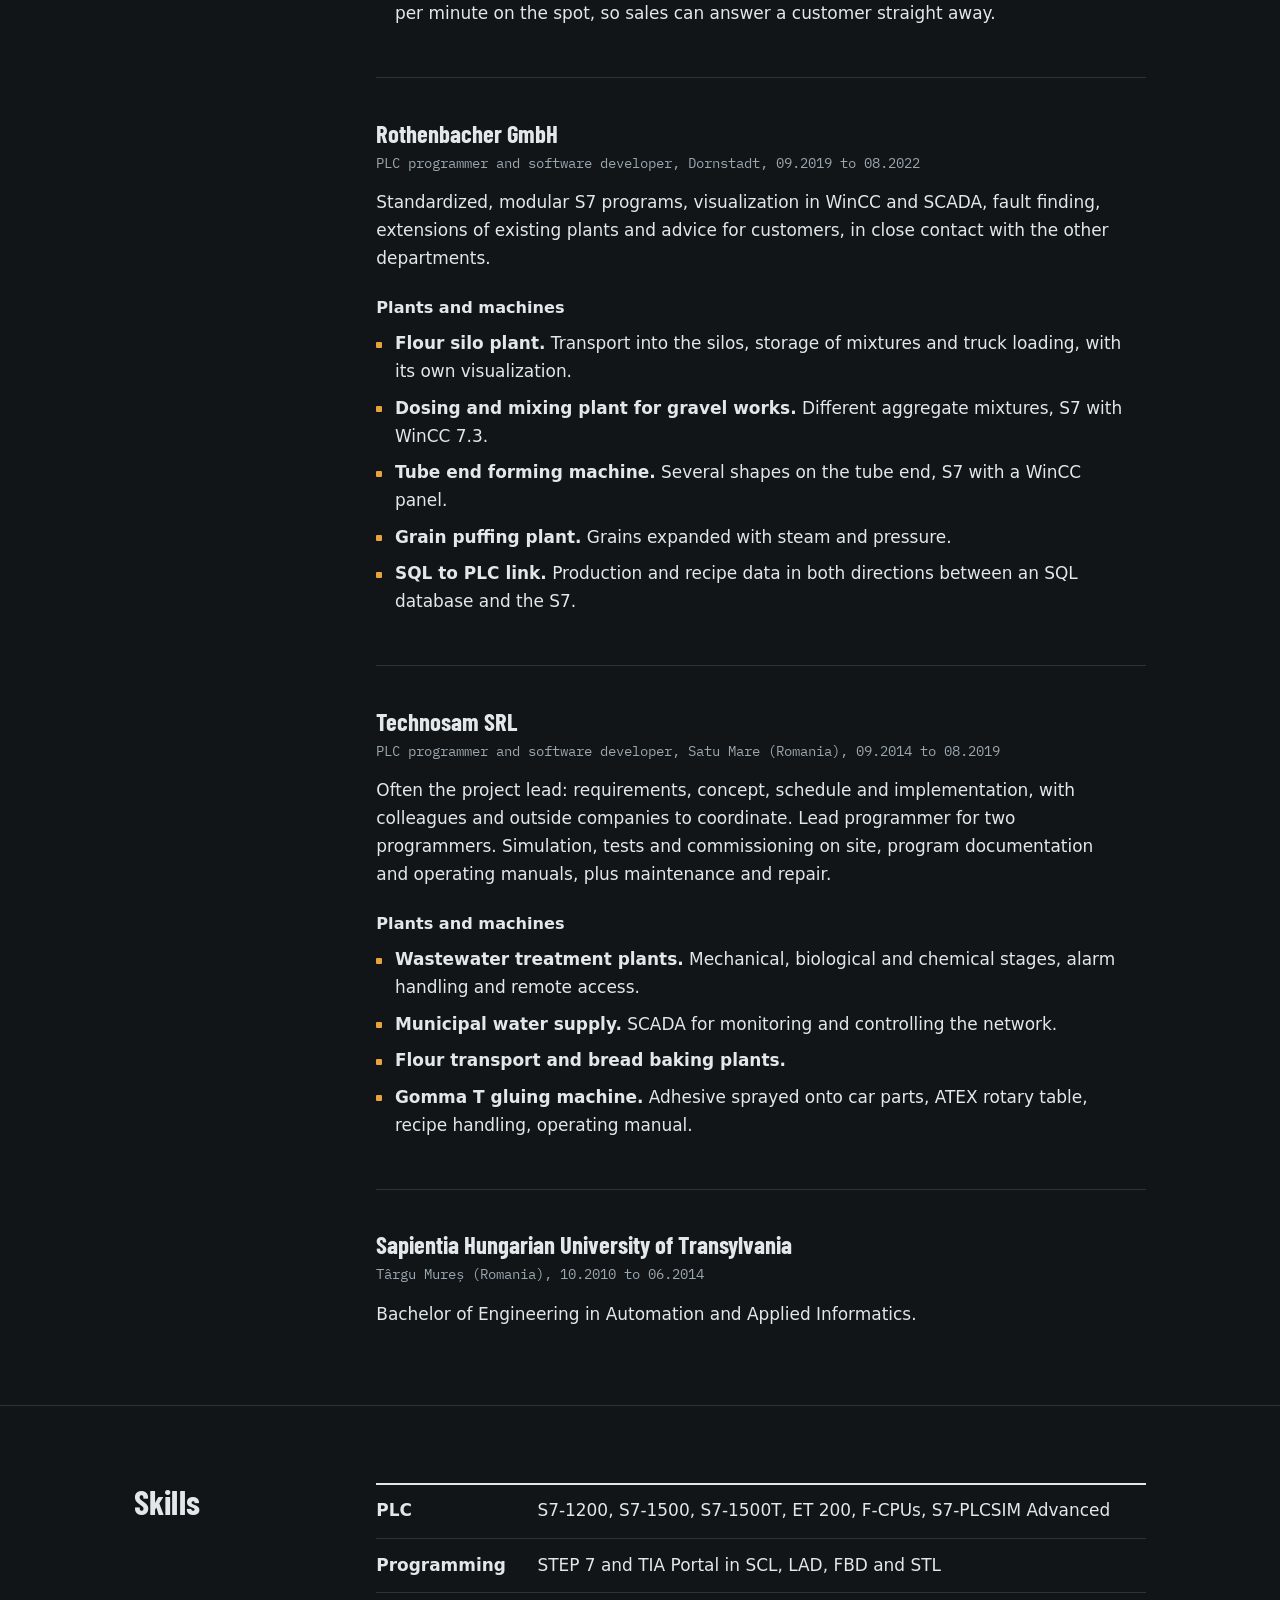
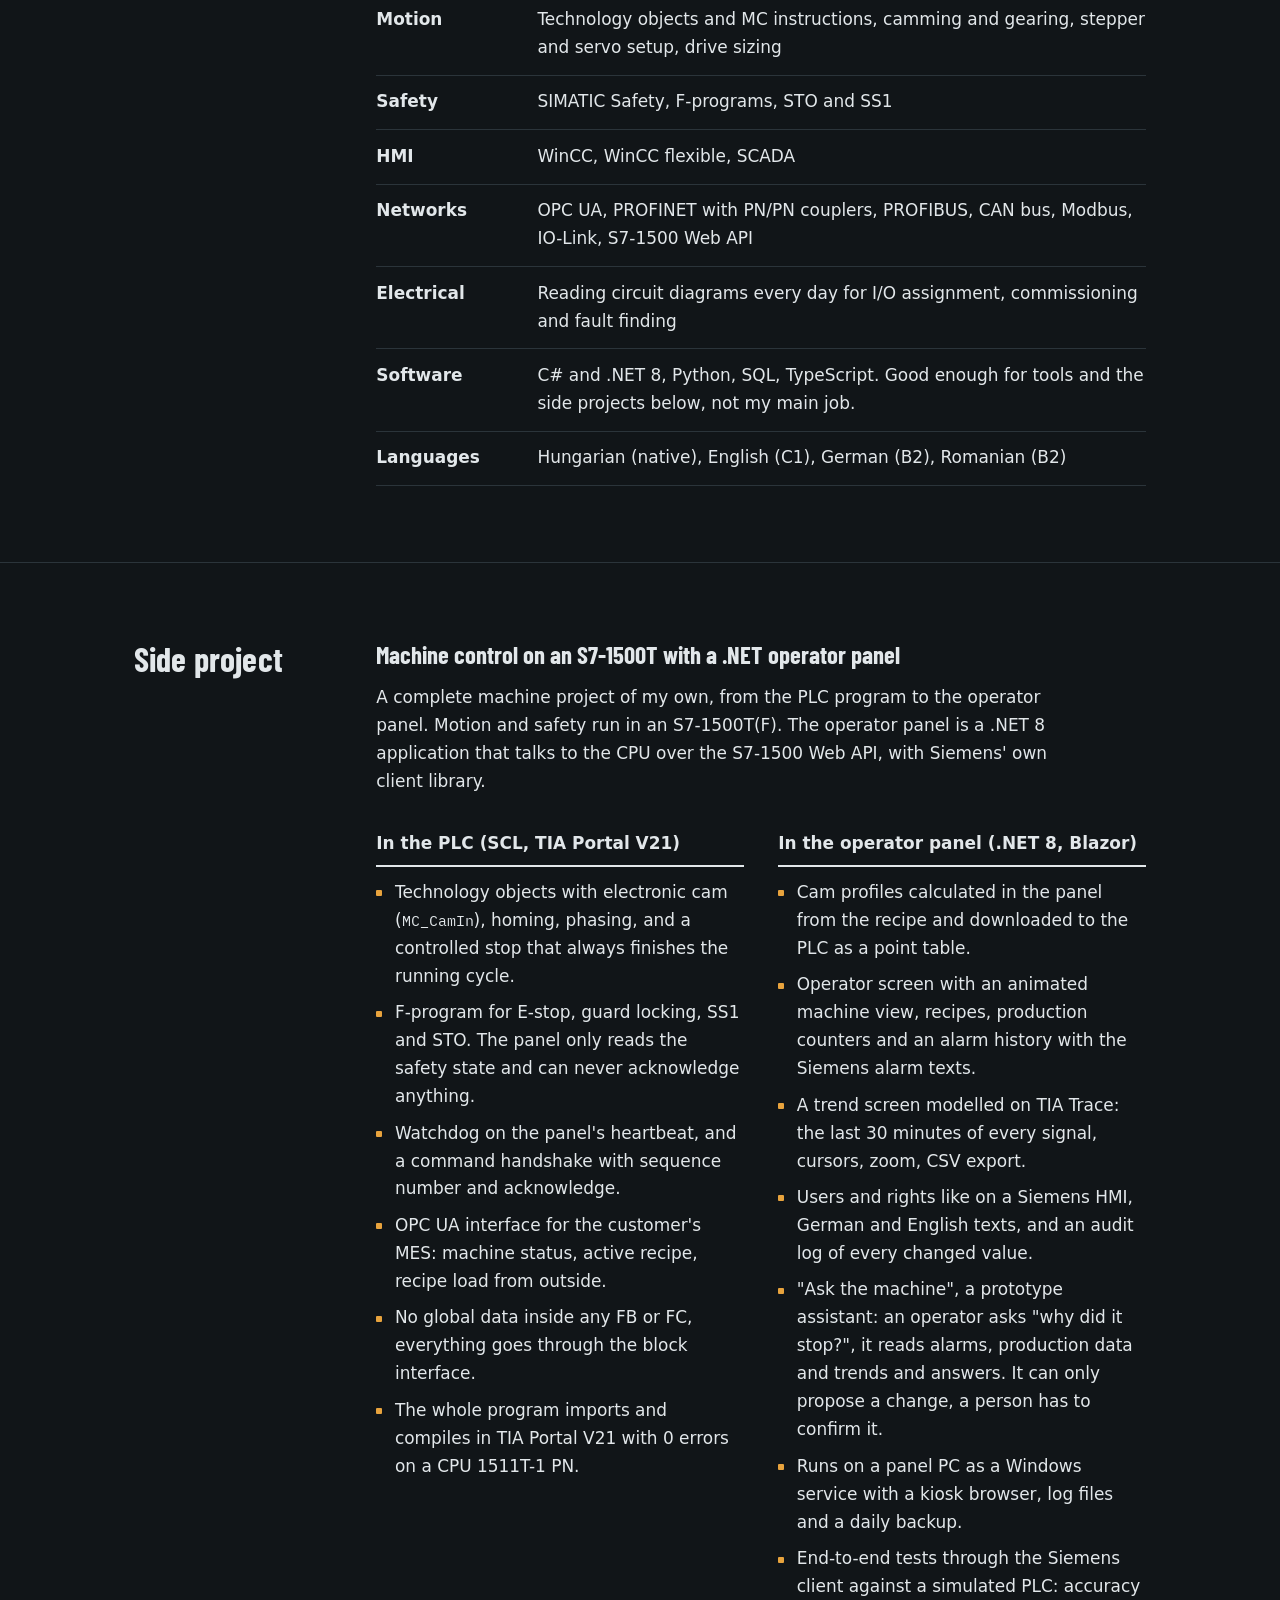
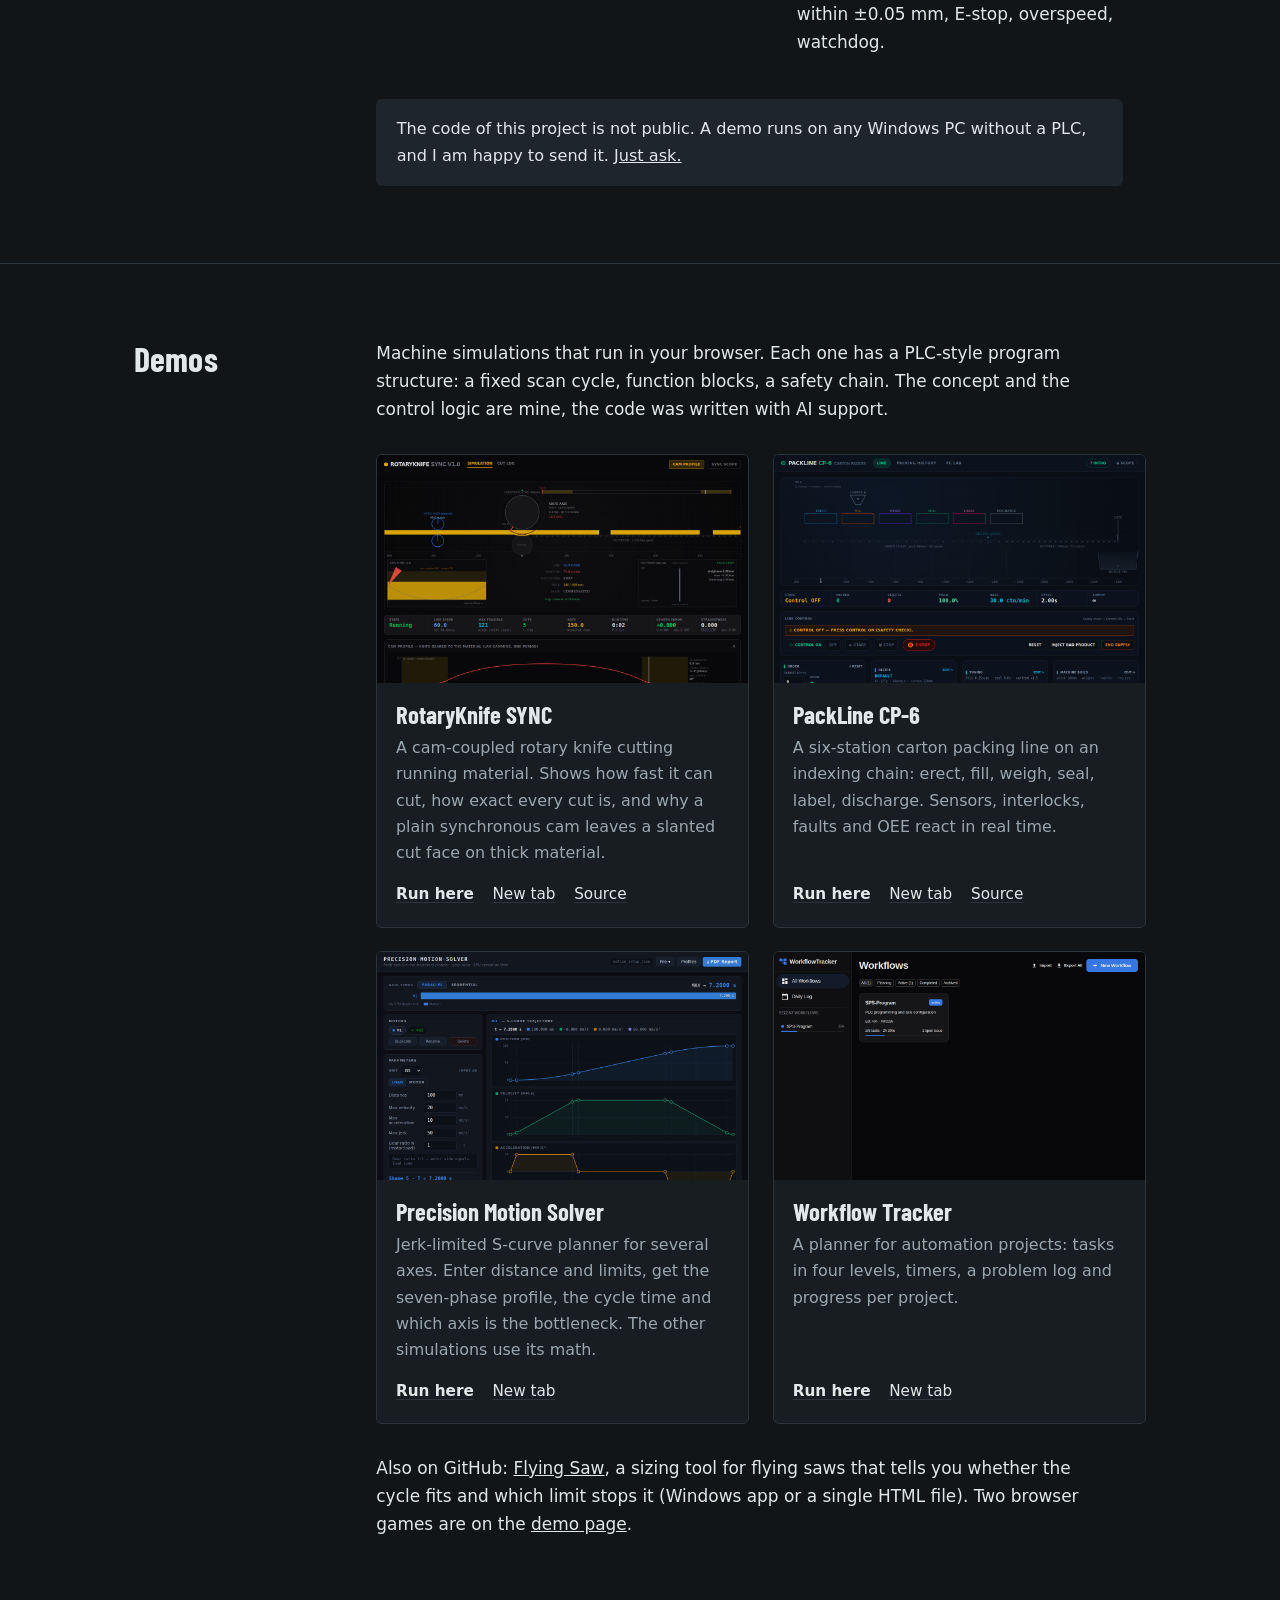
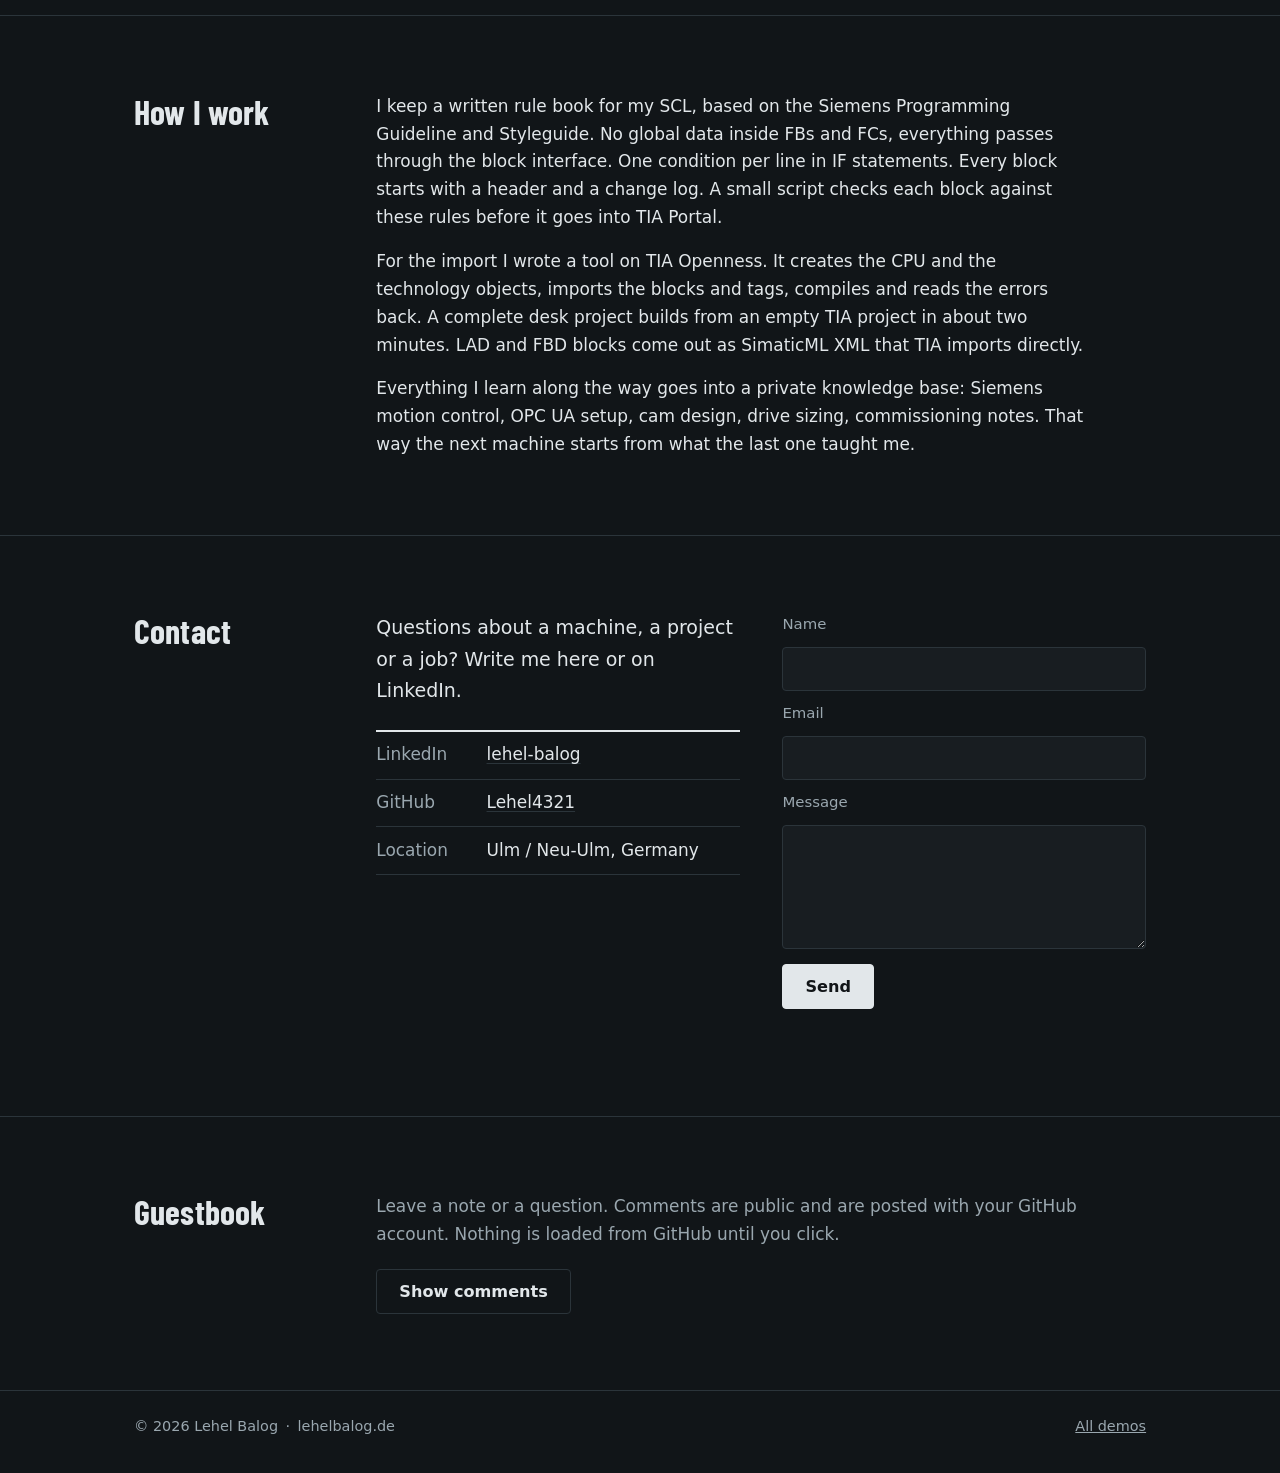
==== commit cc39c4f5: "Header ladder: letters switch in the same frame as their contact No fades on the heading letters or " ====
--- a/index.html
+++ b/index.html
@@ -176,18 +176,18 @@
   .ladder text { font-family:var(--mono); fill:var(--lad-ink); }
   .ladder .head { fill:var(--lad-head); }
   .ladder .addr { fill:var(--lad-dim); }
-  .ladder .w { stroke:var(--lad-off); stroke-width:2; stroke-dasharray:5 4; fill:none; transition:stroke 0.15s; }
+  .ladder .w { stroke:var(--lad-off); stroke-width:2; stroke-dasharray:5 4; fill:none; }
   .ladder .w.on { stroke:var(--lad-on); stroke-dasharray:none; stroke-width:2.6; }
-  .ladder .el { stroke:var(--lad-ink); stroke-width:2; fill:none; transition:stroke 0.15s; }
+  .ladder .el { stroke:var(--lad-ink); stroke-width:2; fill:none; }
   .ladder .el.on { stroke:var(--lad-on); }
-  .ladder .fill { fill:var(--lad-on); opacity:0; transition:opacity 0.15s; }
+  .ladder .fill { fill:var(--lad-on); opacity:0; }
   .ladder .fill.on { opacity:0.28; }
   .ladder .box { fill:var(--lad-bg); stroke:var(--lad-ink); stroke-width:1.6; }
   .ladder .pin { fill:var(--lad-dim); }
   .ladder .val { fill:var(--lad-on); font-weight:600; }
   .ladder .lit { fill:var(--lad-dim); }
   /* name letters in the heading follow the contacts */
-  h1 .lt { display:inline-block; transition:opacity 0.3s, color 0.3s; }
+  h1 .lt { display:inline-block; }  /* no fade: the letter switches in the same scan as its contact */
   h1 .lt.off { opacity:0.13; }
   h1 .lt.hit { color:var(--accent); }
   html.ladder-run h1 .lt { opacity:0.13; animation:lt-safe 0.3s 8s forwards; }
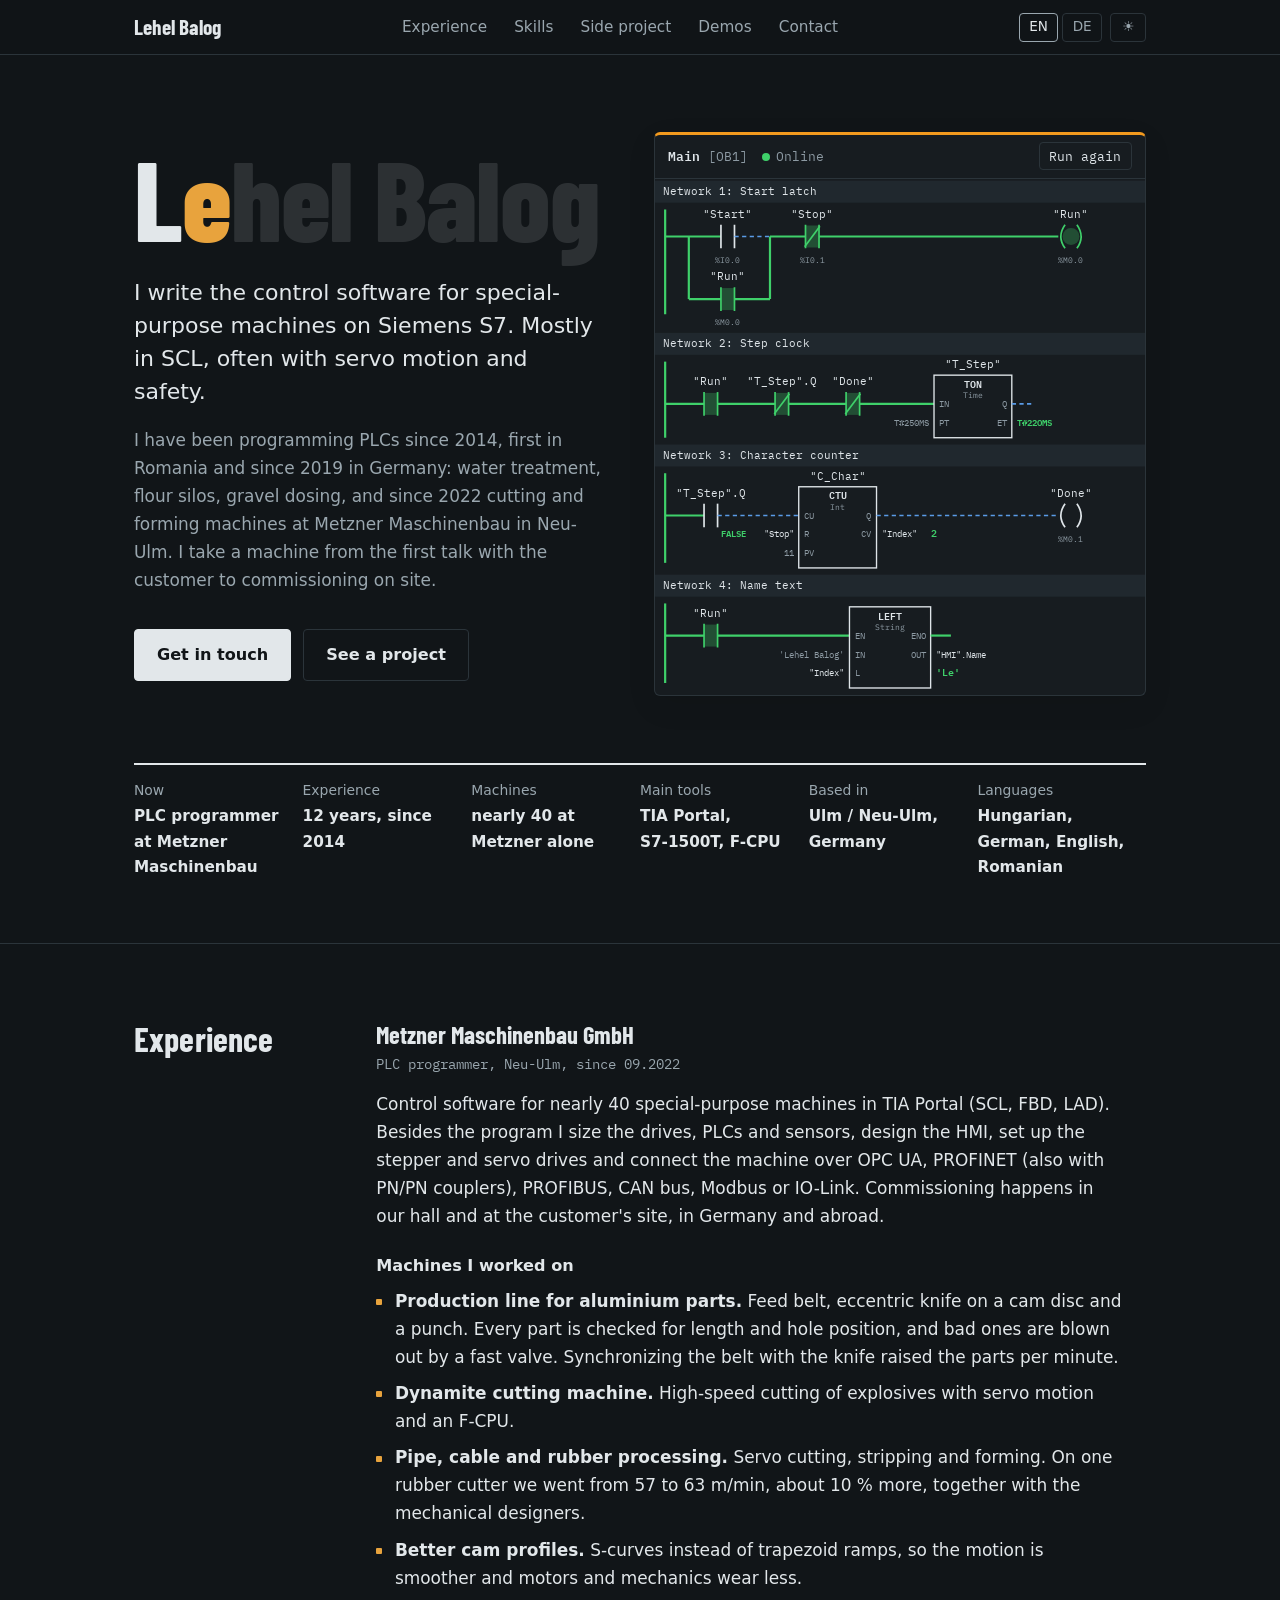
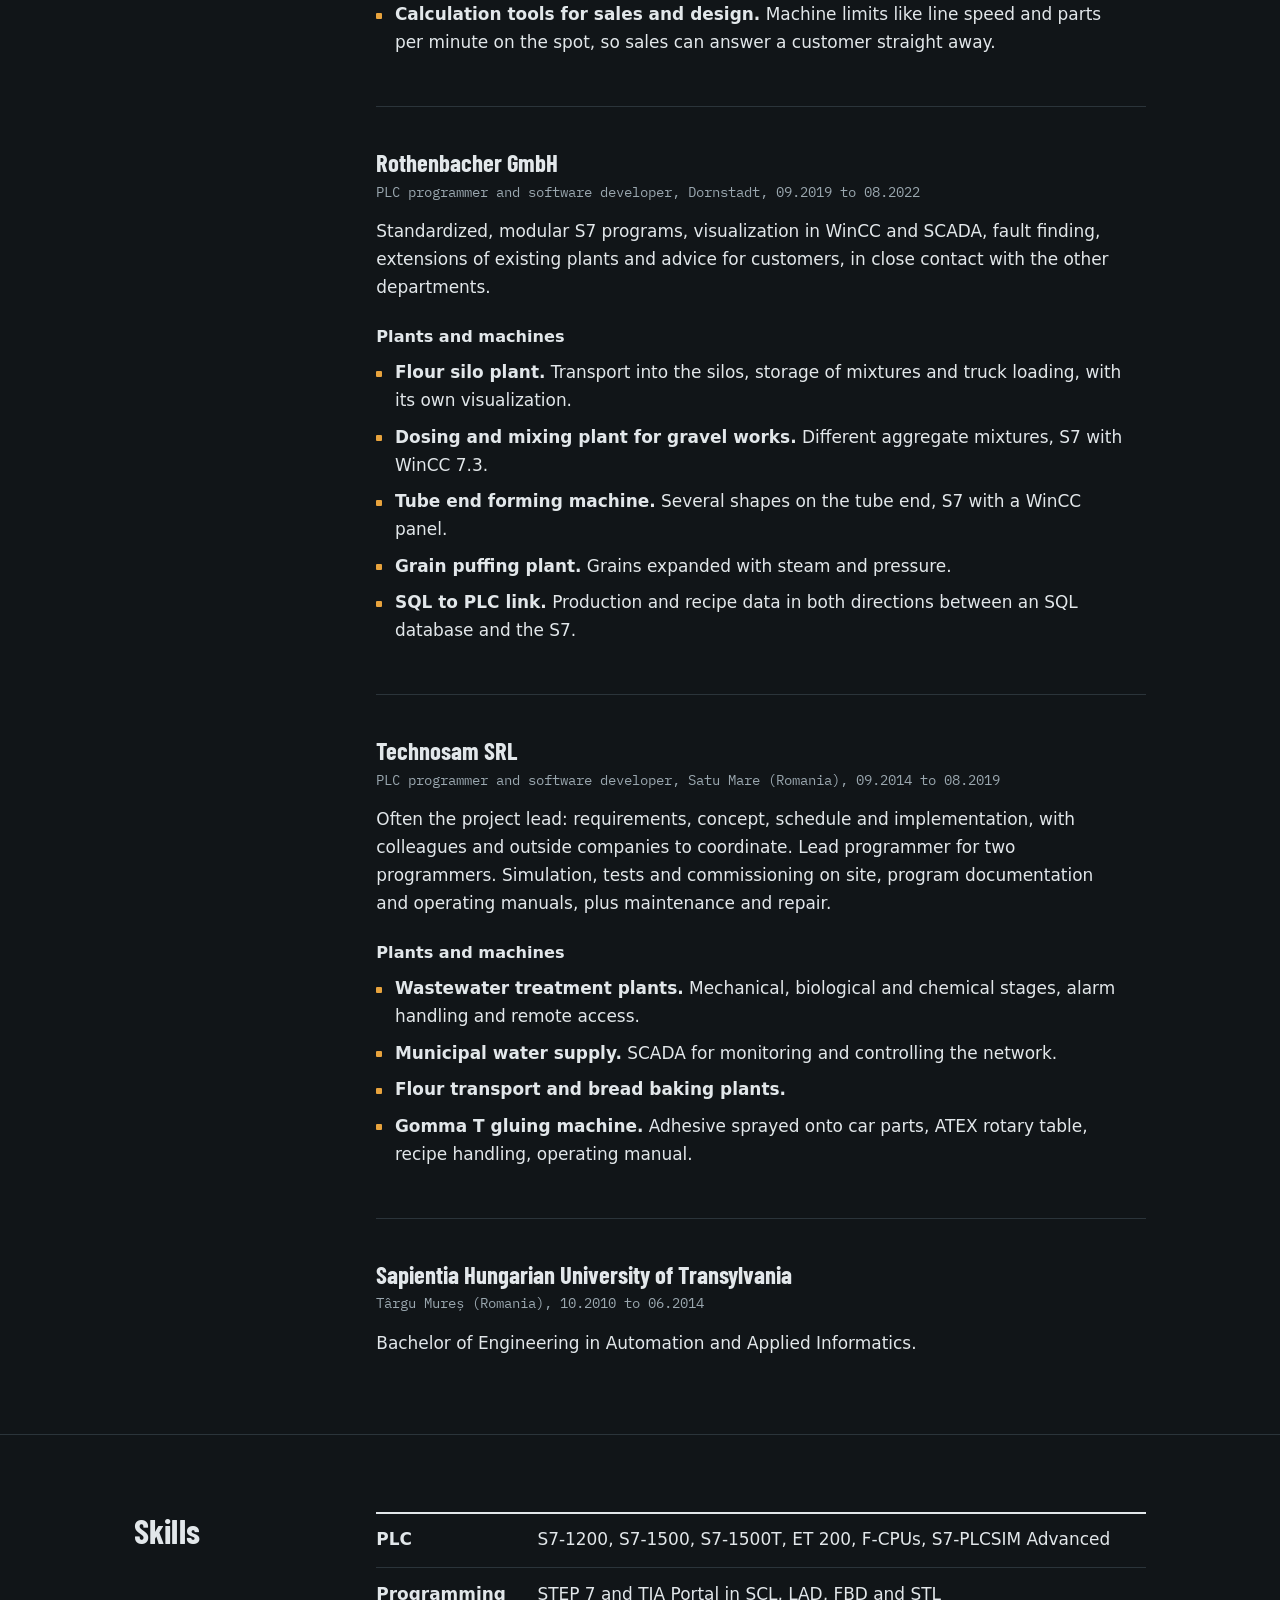
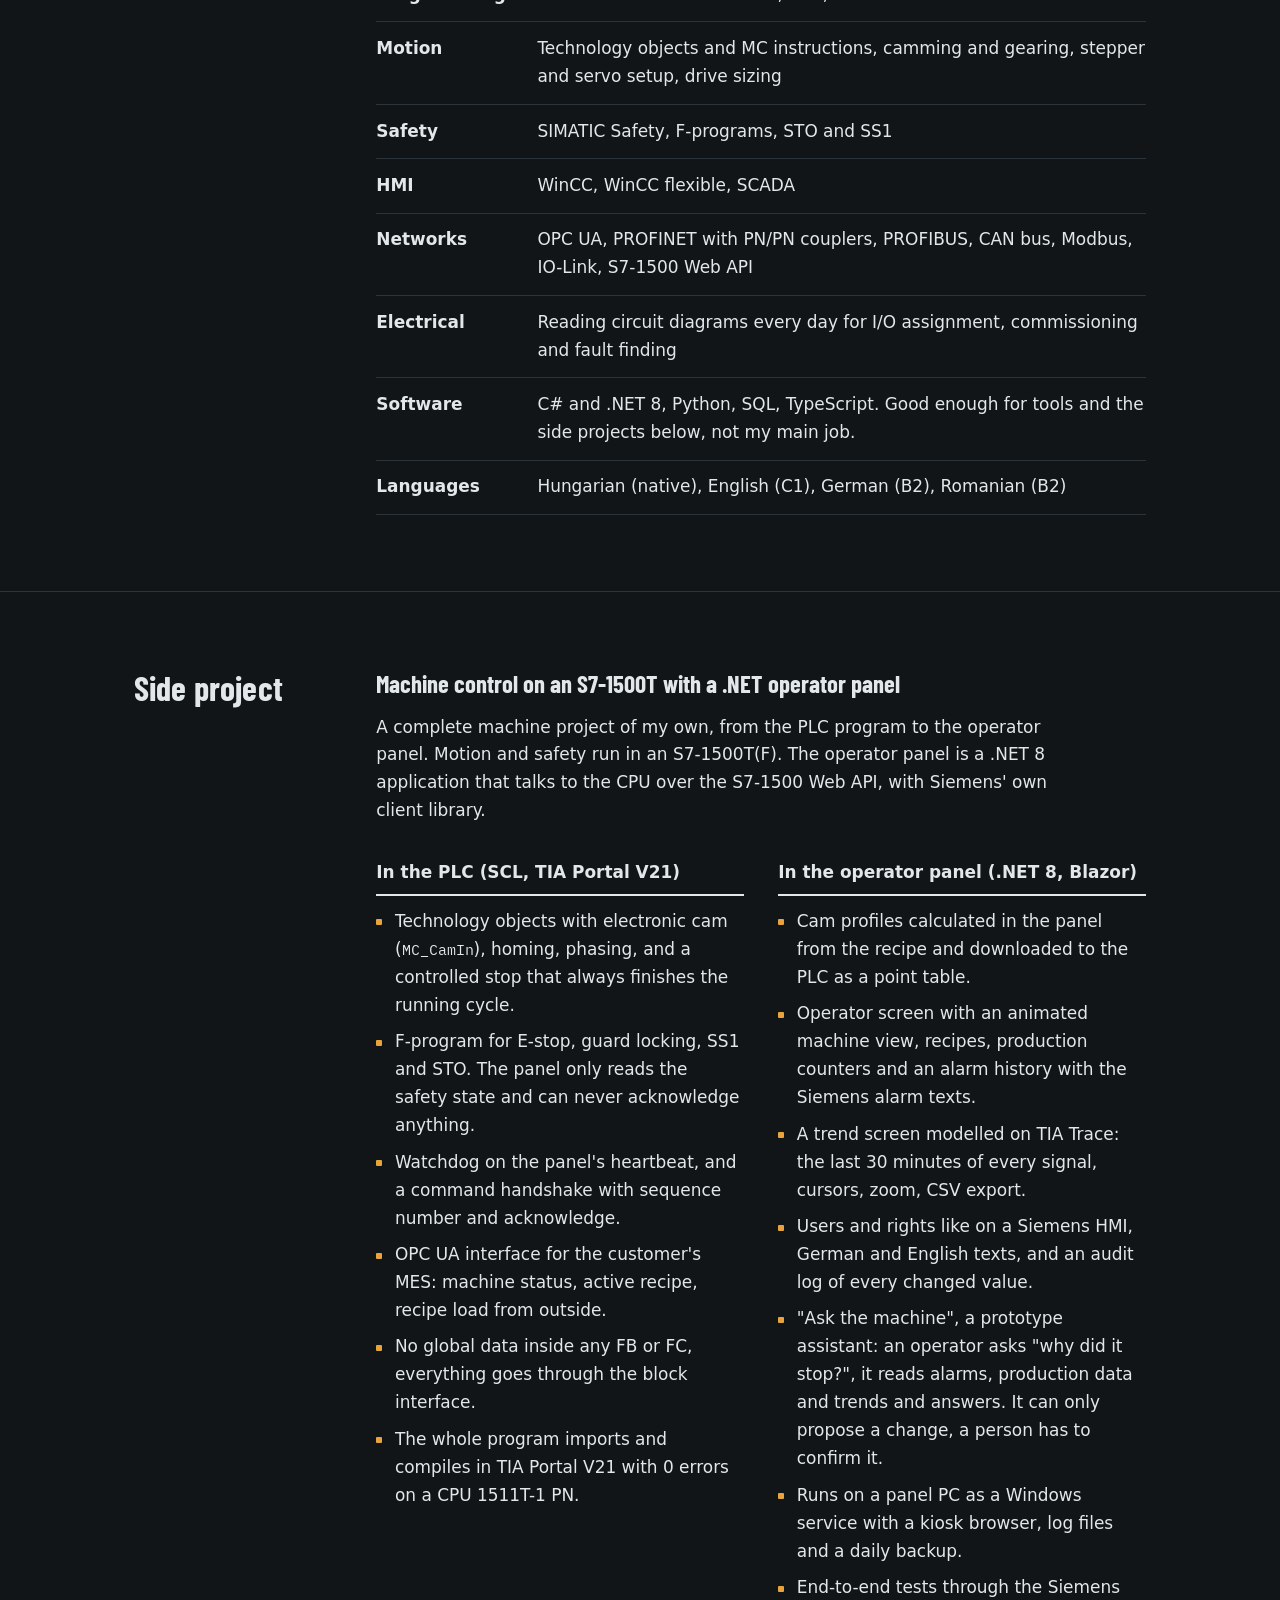
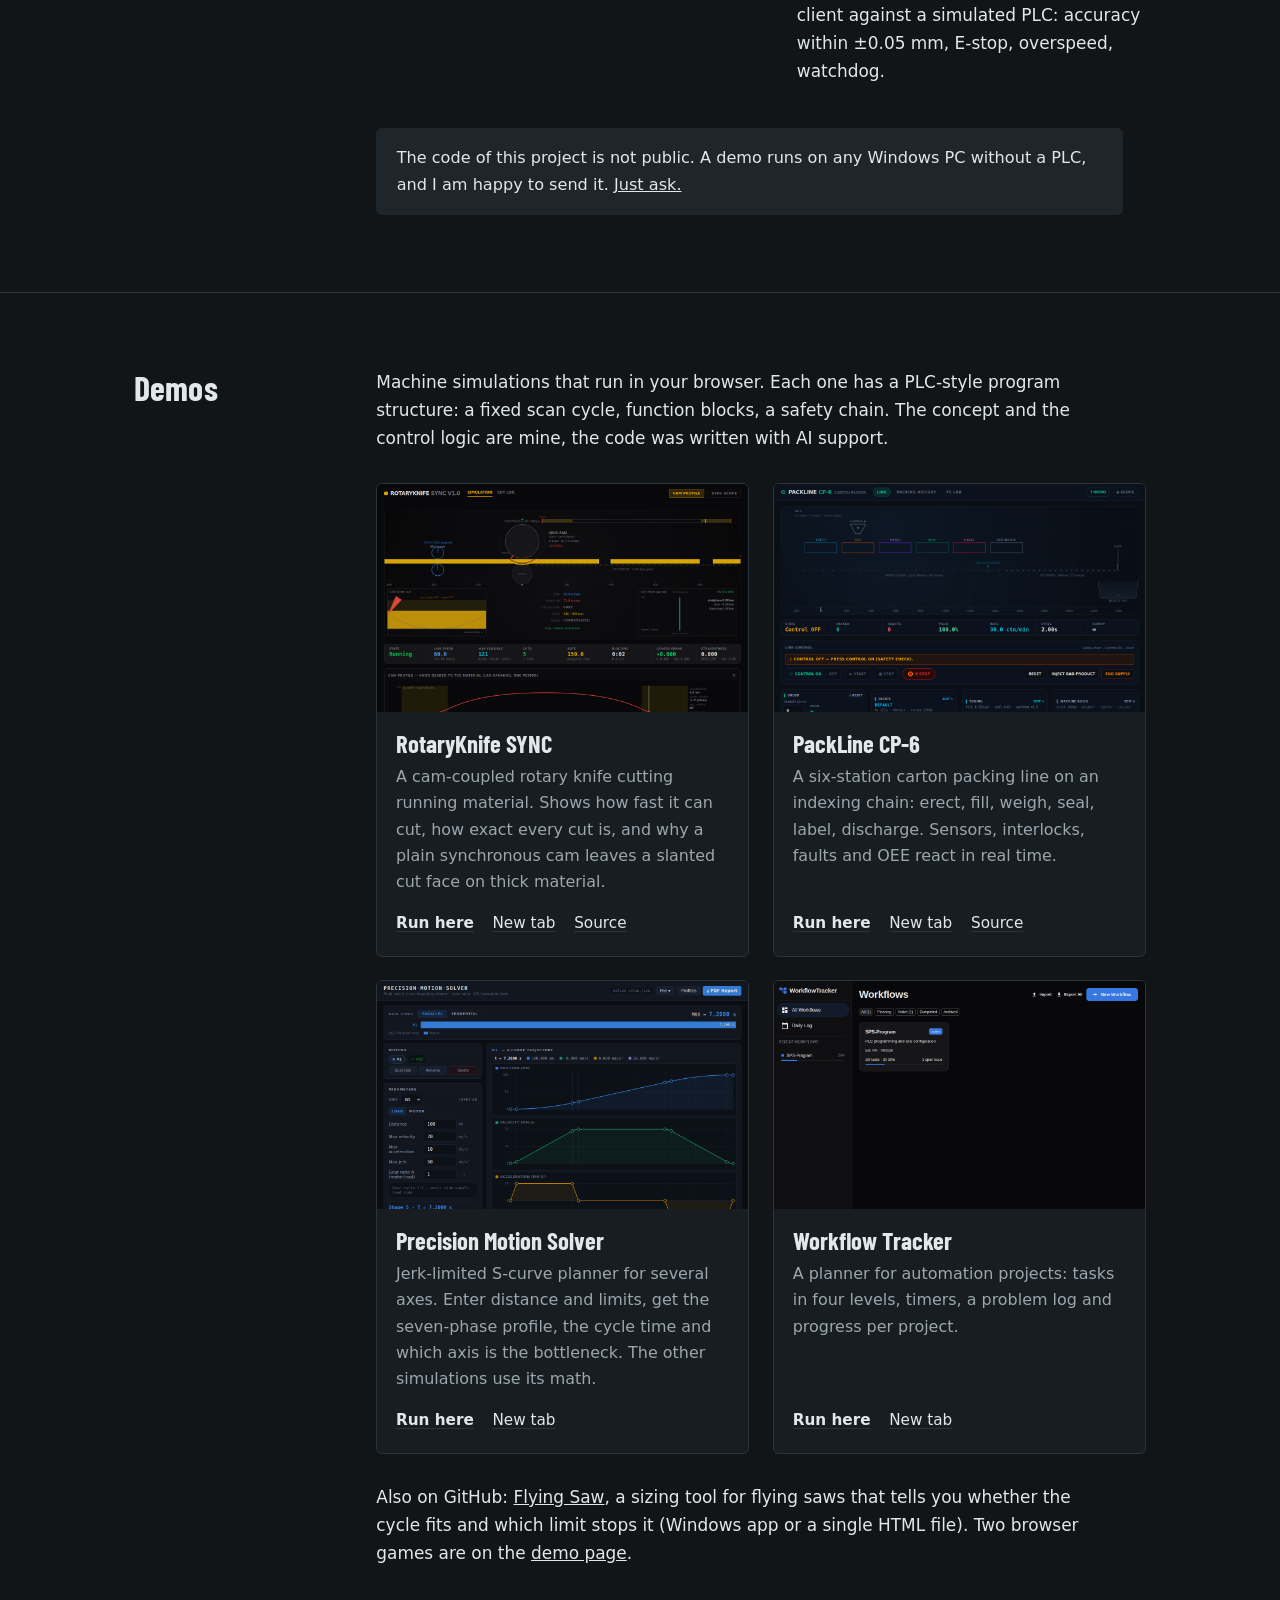
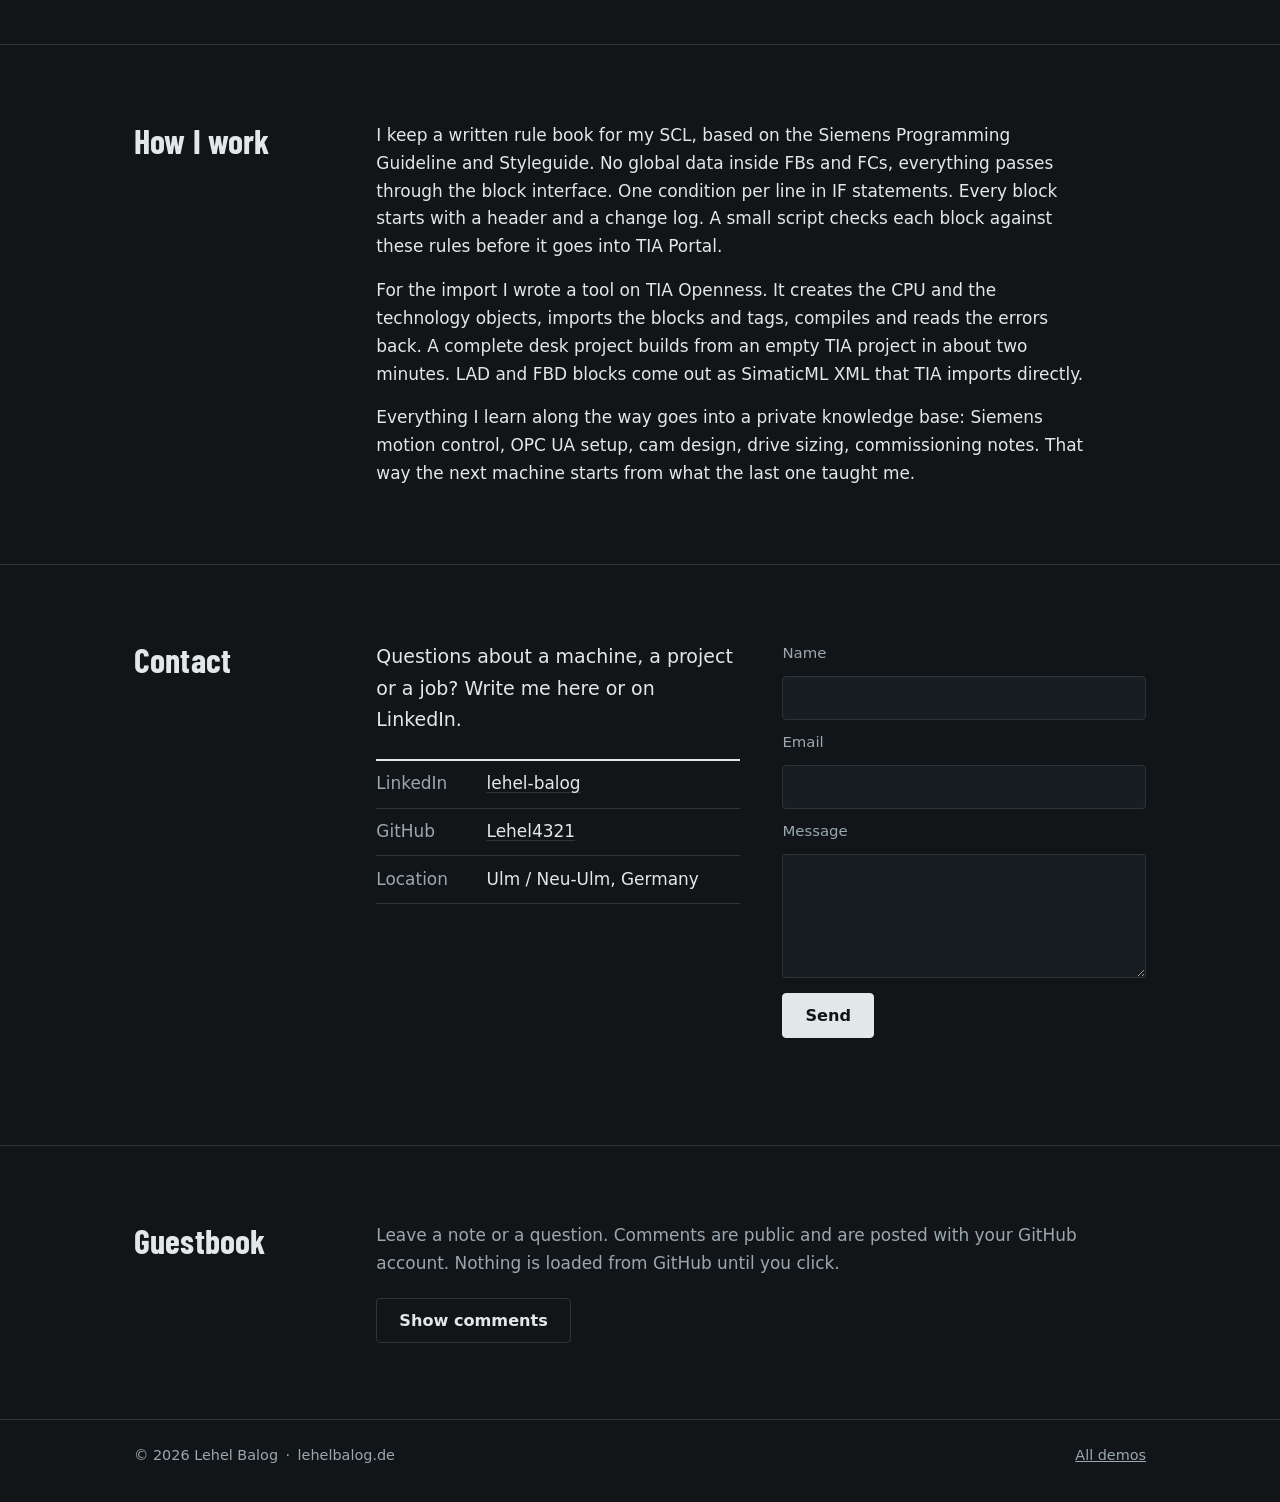
==== commit 9153ebce: "Header ladder: real scan-based program Simulated like OB1 with a 10 ms scan, networks evaluated in o" ====
--- a/index.html
+++ b/index.html
@@ -401,7 +401,7 @@
         <span><i class="ladder-dot"></i><span data-l="en">Online</span><span data-l="de">Online</span></span>
         <button type="button" class="ladder-replay" id="ladder-replay"><span data-l="en">Run again</span><span data-l="de">Neu starten</span></button>
       </div>
-      <svg id="ladder-svg" role="img" aria-label="Ladder diagram in TIA Portal style that writes the name Lehel Balog"></svg>
+      <svg id="ladder-svg" role="img" aria-label="Ladder diagram in TIA Portal style: start latch, step timer, counter and LEFT instruction that write the name Lehel Balog"></svg>
     </div>
     <dl class="facts">
       <div><dt data-l="en">Now</dt><dt data-l="de">Aktuell</dt><dd><span data-l="en">PLC programmer at Metzner Maschinenbau</span><span data-l="de">SPS-Programmierer bei Metzner Maschinenbau</span></dd></div>
@@ -737,18 +737,21 @@
   const isDe = () => document.documentElement.lang === 'de';
 
   // HEADER LADDER: a small LAD program in TIA online monitoring that writes the name.
-  // N1 start latch, N2 TON + CTU stepping a counter, N3/N4 one contact per letter.
-  // Power flow is dashed blue when off and solid green when on; values show live.
+  // Simulated like OB1: every 10 ms scan evaluates the networks in order.
+  //   N1 start latch, N2 self-resetting TON as step clock, N3 CTU counts characters,
+  //   N4 LEFT('Lehel Balog', Index) -> "HMI".Name, which is what the heading shows.
+  // An "operator" presses Start, and Stop a few seconds after the name is complete.
   (function heroLadder() {
     const svg = document.getElementById('ladder-svg');
     if (!svg) return;
     const NS = 'http://www.w3.org/2000/svg';
     const letters = [...document.querySelectorAll('h1 .lt')];
     const reduce = window.matchMedia('(prefers-reduced-motion: reduce)').matches;
-    const PT = 280, CYCLE = 360;   // timer preset and one counter step, ms
-
-    const st = { start: false, stop: false, run: false, reset: false, et: 0, q: false, cv: 0 };
-    let ui = [];      // update functions, one per drawn element group
+    const TEXT = 'Lehel Balog', PV = TEXT.length, PT = 250, SCAN = 10;
+
+    // PLC memory
+    const m = { start: false, stop: false, run: false, tIn: false, et: 0, tq: false, cuOld: false, cv: 0, done: false, name: '' };
+    let ui = [];
 
     const el = (tag, attrs, text) => {
       const e = document.createElementNS(NS, tag);
@@ -759,9 +762,11 @@
     };
     const on = (e, f) => ui.push(() => e.classList.toggle('on', !!f()));
     const wire = (x1, y1, x2, y2, f) => on(el('line', { x1, y1, x2, y2, class: 'w' }), f);
+    const txt = (x, y, F, s, cls, anchor) => el('text', { x, y, 'font-size': F, class: cls || '', 'text-anchor': anchor || 'start' }, s);
+    const live = (x, y, F, f, anchor) => { const e = txt(x, y, F, '', 'val', anchor); ui.push(() => { e.textContent = f(); }); return e; };
     function contact(x, y, op, addr, F, conduct, powered, nc) {
-      el('text', { x, y: y - 22, 'font-size': F, 'text-anchor': 'middle' }, op);
-      if (addr) el('text', { x, y: y + 31, 'font-size': F - 3, 'text-anchor': 'middle', class: 'addr' }, addr);
+      txt(x, y - 22, F, op, '', 'middle');
+      if (addr) txt(x, y + 31, F - 3, addr, 'addr', 'middle');
       const lit = () => powered() && conduct();
       on(el('rect', { x: x - 8, y: y - 13, width: 16, height: 26, class: 'fill' }), lit);
       on(el('line', { x1: x - 8, y1: y - 14, x2: x - 8, y2: y + 14, class: 'el' }), lit);
@@ -769,11 +774,23 @@
       if (nc) on(el('line', { x1: x - 9, y1: y + 12, x2: x + 9, y2: y - 12, class: 'el' }), lit);
     }
     function coil(x, y, op, addr, F, f) {
-      el('text', { x, y: y - 22, 'font-size': F, 'text-anchor': 'middle' }, op);
-      if (addr) el('text', { x, y: y + 31, 'font-size': F - 3, 'text-anchor': 'middle', class: 'addr' }, addr);
+      txt(x, y - 22, F, op, '', 'middle');
+      if (addr) txt(x, y + 31, F - 3, addr, 'addr', 'middle');
       on(el('circle', { cx: x, cy: y, r: 10, class: 'fill' }), f);
       on(el('path', { d: `M${x - 7} ${y - 14} Q${x - 17} ${y} ${x - 7} ${y + 14}`, class: 'el' }), f);
       on(el('path', { d: `M${x + 7} ${y - 14} Q${x + 17} ${y} ${x + 7} ${y + 14}`, class: 'el' }), f);
+    }
+    // instruction box: pins = { left: [...], right: [...] }, first left pin sits on the rung
+    function box(x, y, w, type, sub, inst, left, right, F) {
+      const rows = Math.max(left.length, right.length), h = 40 + (rows - 1) * 22 + 12;
+      if (inst) txt(x + w / 2, y - 42, F, inst, '', 'middle');
+      el('rect', { x, y: y - 34, width: w, height: h, class: 'box' });
+      el('text', { x: x + w / 2, y: y - 19, 'font-size': F - 1, 'text-anchor': 'middle', 'font-weight': 600 }, type);
+      if (sub) txt(x + w / 2, y - 7, F - 3, sub, 'pin', 'middle');
+      const py = i => y + i * 22;
+      left.forEach((p, i) => txt(x + 6, py(i) + 4, F - 2, p, 'pin'));
+      right.forEach((p, i) => txt(x + w - 6, py(i) + 4, F - 2, p, 'pin', 'end'));
+      return py;
     }
     function head(y0, W, en, de, F) {
       el('rect', { x: 0, y: y0, width: W, height: 26, class: 'head' });
@@ -782,158 +799,155 @@
     }
     const rail = (y1, y2) => el('line', { x1: 12, y1, x2: 12, y2, class: 'w on' });
 
-    function letterNet(y0, W, n, F, narrow) {
-      const X0 = narrow ? 46 : 74, STEP = narrow ? 63 : 80, CX = X0 + 4 * STEP + (narrow ? 74 : 98);
-      const tag = t => narrow ? `"${t}"` : `"Name".${t}`;
-      head(y0, W, n.en, n.de, F);
-      const y = y0 + 26 + 44;
-      rail(y0 + 34, y0 + 26 + 76);
-      const closed = i => st.cv > n.first + i;
-      const pw = i => { for (let j = 0; j < i; j++) if (!closed(j)) return false; return true; };
-      n.bits.forEach((b, i) => {
-        const x = X0 + i * STEP;
-        wire(i ? x - STEP + 8 : 12, y, x - 8, y, () => pw(i));
-        contact(x, y, tag(b), `%M${n.byte}.${i}`, F, () => closed(i), () => pw(i));
-      });
-      wire(X0 + 4 * STEP + 8, y, CX - 15, y, () => pw(5));
-      coil(CX, y, tag(n.coil), n.q, F, () => pw(5));
-      return 26 + 82;
-    }
-
-    function startNet(y0, W, F) {
+    function n1(y0, W, F) {
       head(y0, W, 'Network 1: Start latch', 'Netzwerk 1: Selbsthaltung', F);
       const y = y0 + 26 + 40, y2 = y + 74;
       rail(y0 + 34, y2 + 18);
-      const p1 = () => st.start || st.run;
-      const p2 = () => p1() && !st.stop;
-      wire(12, y, 40, y, () => true);
-      wire(40, y, 78, y, () => true);
-      contact(86, y, '"Start"', '%I0.0', F, () => st.start, () => true);
-      wire(94, y, 136, y, () => st.start);
-      // parallel branch: "Run" holds itself
+      const p1 = () => m.start || m.run, p2 = () => p1() && !m.stop;
+      wire(12, y, 78, y, () => true);
+      contact(86, y, '"Start"', '%I0.0', F, () => m.start, () => true);
+      wire(94, y, 136, y, () => m.start);
       wire(40, y, 40, y2, () => true);
       wire(40, y2, 78, y2, () => true);
-      contact(86, y2, '"Run"', '%M0.0', F, () => st.run, () => true);
-      wire(94, y2, 136, y2, () => st.run);
-      wire(136, y2, 136, y, () => st.run);
+      contact(86, y2, '"Run"', '%M0.0', F, () => m.run, () => true);
+      wire(94, y2, 136, y2, () => m.run);
+      wire(136, y2, 136, y, () => m.run);
       wire(136, y, 178, y, p1);
-      contact(186, y, '"Stop"', '%I0.1', F, () => !st.stop, p1, true);
+      contact(186, y, '"Stop"', '%I0.1', F, () => !m.stop, p1, true);
       wire(194, y, 477, y, p2);
       coil(492, y, '"Run"', '%M0.0', F, p2);
       return y2 + 36 - y0;
     }
-
-    function stepNet(y0, W, F) {
-      head(y0, W, 'Network 2: Letter step', 'Netzwerk 2: Buchstabentakt', F);
-      const y = y0 + 26 + 50;
+    function n2(y0, W, F) {
+      head(y0, W, 'Network 2: Step clock', 'Netzwerk 2: Schritttakt', F);
+      const y = y0 + 26 + 58;
+      rail(y0 + 34, y + 40);
+      const a = () => m.run, b = () => a() && !m.tq, c = () => b() && !m.done;
+      wire(12, y, 58, y, () => true);
+      contact(66, y, '"Run"', null, F, () => m.run, () => true);
+      wire(74, y, 142, y, a);
+      contact(150, y, '"T_Step".Q', null, F, () => !m.tq, a, true);
+      wire(158, y, 226, y, b);
+      contact(234, y, '"Done"', null, F, () => !m.done, b, true);
+      wire(242, y, 330, y, c);
+      const bx = 330, bw = 92;
+      const py = box(bx, y, bw, 'TON', 'Time', '"T_Step"', ['IN', 'PT'], ['Q', 'ET'], F);
+      txt(bx - 6, py(1) + 4, F - 2, `T#${PT}MS`, 'lit', 'end');
+      live(bx + bw + 6, py(1) + 4, F - 2, () => `T#${m.et}MS`);
+      wire(bx + bw, y, bx + bw + 24, y, () => m.tq);
+      return y + 44 - y0;
+    }
+    function n3(y0, W, F) {
+      head(y0, W, 'Network 3: Character counter', 'Netzwerk 3: Zeichenzähler', F);
+      const y = y0 + 26 + 58;
       rail(y0 + 34, y + 56);
-      wire(12, y, 66, y, () => true);
-      contact(74, y, '"Run"', '%M0.0', F, () => st.run, () => true);
-      wire(82, y, 176, y, () => st.run);
-      // TON
-      const tx = 176, tw = 88;
-      el('text', { x: tx + tw / 2, y: y - 30, 'font-size': F, 'text-anchor': 'middle' }, '"T_Step"');
-      el('rect', { x: tx, y: y - 20, width: tw, height: 64, class: 'box' });
-      el('text', { x: tx + tw / 2, y: y - 6, 'font-size': F - 1, 'text-anchor': 'middle', 'font-weight': 600 }, 'TON');
-      el('text', { x: tx + 6, y: y + 4, 'font-size': F - 2, class: 'pin' }, 'IN');
-      el('text', { x: tx + 6, y: y + 28, 'font-size': F - 2, class: 'pin' }, 'PT');
-      el('text', { x: tx + tw - 6, y: y + 4, 'font-size': F - 2, class: 'pin', 'text-anchor': 'end' }, 'Q');
-      el('text', { x: tx + tw - 6, y: y + 28, 'font-size': F - 2, class: 'pin', 'text-anchor': 'end' }, 'ET');
-      el('text', { x: tx - 6, y: y + 28, 'font-size': F - 2, class: 'lit', 'text-anchor': 'end' }, `T#${PT}MS`);
-      const et = el('text', { x: tx + tw + 6, y: y + 28, 'font-size': F - 2, class: 'val' }, 'T#0MS');
-      ui.push(() => { et.textContent = `T#${Math.round(st.et)}MS`; });
-      // CTU
-      const cx = 392, cw = 84;
-      wire(tx + tw, y, cx, y, () => st.q);
-      el('text', { x: cx + cw / 2, y: y - 30, 'font-size': F, 'text-anchor': 'middle' }, '"C_Letter"');
-      el('rect', { x: cx, y: y - 20, width: cw, height: 76, class: 'box' });
-      el('text', { x: cx + cw / 2, y: y - 6, 'font-size': F - 1, 'text-anchor': 'middle', 'font-weight': 600 }, 'CTU');
-      el('text', { x: cx + 6, y: y + 4, 'font-size': F - 2, class: 'pin' }, 'CU');
-      el('text', { x: cx + 6, y: y + 26, 'font-size': F - 2, class: 'pin' }, 'R');
-      el('text', { x: cx + 6, y: y + 48, 'font-size': F - 2, class: 'pin' }, 'PV');
-      el('text', { x: cx + cw - 6, y: y + 4, 'font-size': F - 2, class: 'pin', 'text-anchor': 'end' }, 'Q');
-      el('text', { x: cx + cw - 6, y: y + 26, 'font-size': F - 2, class: 'pin', 'text-anchor': 'end' }, 'CV');
-      const r = el('text', { x: cx - 6, y: y + 26, 'font-size': F - 2, class: 'lit', 'text-anchor': 'end' }, 'FALSE');
-      ui.push(() => { r.textContent = st.reset ? 'TRUE' : 'FALSE'; r.setAttribute('class', st.reset ? 'val' : 'lit'); });
-      el('text', { x: cx - 6, y: y + 48, 'font-size': F - 2, class: 'lit', 'text-anchor': 'end' }, '10');
-      const cv = el('text', { x: cx + cw + 6, y: y + 26, 'font-size': F, class: 'val' }, '0');
-      ui.push(() => { cv.textContent = String(st.cv); });
-      wire(cx + cw, y, 523, y, () => st.cv >= 10);
-      coil(538, y, '"Done"', '%M0.1', F, () => st.cv >= 10);
+      wire(12, y, 58, y, () => true);
+      contact(66, y, '"T_Step".Q', null, F, () => m.tq, () => true);
+      wire(74, y, 170, y, () => m.tq);
+      const bx = 170, bw = 92;
+      const py = box(bx, y, bw, 'CTU', 'Int', '"C_Char"', ['CU', 'R', 'PV'], ['Q', 'CV'], F);
+      txt(bx - 6, py(1) + 4, F - 2, '"Stop"', '', 'end');
+      live(bx - 62, py(1) + 4, F - 2, () => m.stop ? 'TRUE' : 'FALSE', 'end');
+      txt(bx - 6, py(2) + 4, F - 2, String(PV), 'lit', 'end');
+      txt(bx + bw + 6, py(1) + 4, F - 2, '"Index"', '');
+      live(bx + bw + 64, py(1) + 4, F - 1, () => String(m.cv));
+      wire(bx + bw, y, 477, y, () => m.done);
+      coil(492, y, '"Done"', '%M0.1', F, () => m.done);
       return y + 66 - y0;
     }
-
-    const names = [
-      { en: 'Network 3: First name', de: 'Netzwerk 3: Vorname', bits: ['L', 'e', 'h', 'e', 'l'], first: 0, byte: 10, coil: 'First', q: '%Q0.0' },
-      { en: 'Network 4: Last name', de: 'Netzwerk 4: Nachname', bits: ['B', 'a', 'l', 'o', 'g'], first: 5, byte: 11, coil: 'Last', q: '%Q0.1' },
-    ];
+    function n4(y0, W, F, narrow) {
+      head(y0, W, 'Network 4: Name text', 'Netzwerk 4: Namenstext', F);
+      const y = y0 + 26 + 46;
+      rail(y0 + 34, y + 56);
+      const C = narrow ? 50 : 66, bx = narrow ? 182 : 230, bw = narrow ? 100 : 96;
+      wire(12, y, C - 8, y, () => true);
+      contact(C, y, '"Run"', null, F, () => m.run, () => true);
+      wire(C + 8, y, bx, y, () => m.run);
+      const py = box(bx, y, bw, 'LEFT', narrow ? null : 'String', null, ['EN', 'IN', 'L'], ['ENO', 'OUT'], F);
+      txt(bx - 6, py(1) + 4, F - 2, `'${TEXT}'`, 'lit', 'end');
+      txt(bx - 6, py(2) + 4, F - 2, '"Index"', '', 'end');
+      wire(bx + bw, y, bx + bw + 24, y, () => m.run);
+      txt(bx + bw + 6, py(1) + 4, F - 2, '"HMI".Name', '');
+      live(bx + bw + 6, py(2) + 4, F - 1, () => `'${m.name}'`);
+      return y + 66 - y0;
+    }
 
     function build() {
       const narrow = svg.clientWidth && svg.clientWidth < 420;
-      const W = narrow ? 420 : 580, F = narrow ? 17 : 13;
+      const W = narrow ? 420 : 580, F = narrow ? 16 : 13;
       svg.innerHTML = '';
       ui = [];
       let y = 2;
-      if (!narrow) { y += startNet(y, W, F) + 4; y += stepNet(y, W, F) + 4; }
-      names.forEach(n => { y += letterNet(y, W, n, F, narrow) + 4; });
+      if (!narrow) { y += n1(y, W, F) + 4; y += n2(y, W, F) + 4; y += n3(y, W, F) + 4; }
+      y += n4(y, W, F, narrow) + 4;
       svg.setAttribute('viewBox', `0 0 ${W} ${y}`);
       render();
     }
+    let shown = 0;
     function render() {
       ui.forEach(f => f());
-      letters.forEach((l, i) => l.classList.toggle('off', i >= st.cv));
-    }
-
-    // TIMELINE (repeats): press Start, latch, one counter step per letter, hold the
-    // finished name, then press Stop and reset the counter, and start over.
-    let raf = 0, t0 = 0, pausedAt = 0, active = true;
-    const T_PRESS = 600, T_RELEASE = 1000, T_STEPS = 1150;
-    const T_DONE = T_STEPS + 10 * CYCLE - (CYCLE - PT);
-    const T_STOP = T_DONE + 4000, T_STOP_END = T_STOP + 450, T_END = T_STOP_END + 600;
+      // the heading is the HMI: it shows "HMI".Name, one letter per character (the space has none)
+      const n = m.name.replace(/ /g, '').length;
+      if (n > shown) {
+        const l = letters[n - 1];
+        if (l) { l.classList.add('hit'); setTimeout(() => l.classList.remove('hit'), 300); }
+      }
+      shown = n;
+      letters.forEach((l, i) => l.classList.toggle('off', i >= n));
+    }
+
+    // ONE PLC SCAN: networks in order, like OB1
+    function scan() {
+      m.run = (m.start || m.run) && !m.stop;                       // N1
+      m.tIn = m.run && !m.tq && !m.done;                           // N2: TON with its own Q as reset
+      if (m.tIn) { m.et = Math.min(PT, m.et + SCAN); m.tq = m.et >= PT; }
+      else { m.et = 0; m.tq = false; }
+      if (m.stop) m.cv = 0;                                        // N3: CTU, R dominates
+      else if (m.tq && !m.cuOld) m.cv = Math.min(32767, m.cv + 1);
+      m.cuOld = m.tq;
+      m.done = m.cv >= PV;
+      if (m.run) m.name = TEXT.slice(0, m.cv);                    // N4: LEFT only while EN is true
+    }
+
+    // OPERATOR: press Start, and Stop a while after the name is done, then again
+    let phase = 'idle', phaseT = 0;
+    const press = { idle: 700, start: 250, hold: 4500, stop: 350, pause: 900 };
+    function operator(dt) {
+      phaseT += dt;
+      if (phase === 'idle' && phaseT >= press.idle) { phase = 'start'; phaseT = 0; m.start = true; }
+      else if (phase === 'start' && phaseT >= press.start) { phase = 'running'; phaseT = 0; m.start = false; }
+      else if (phase === 'running' && m.done) { phase = 'hold'; phaseT = 0; }
+      else if (phase === 'hold' && phaseT >= press.hold) { phase = 'stop'; phaseT = 0; m.stop = true; }
+      else if (phase === 'stop' && phaseT >= press.stop) { phase = 'idle'; phaseT = press.idle - press.pause; m.stop = false; }
+    }
+
+    let raf = 0, last = 0, acc = 0, active = true;
     function frame(now) {
-      let t = now - t0;
-      if (t >= T_END) { t0 += T_END; t -= T_END; }
-      st.start = t >= T_PRESS && t < T_RELEASE;
-      st.stop = t >= T_STOP && t < T_STOP_END;
-      st.reset = st.stop;
-      st.run = t >= T_PRESS && t < T_STOP;
-      let cv = 0;
-      if (t >= T_STEPS && t < T_STOP) {
-        const u = t - T_STEPS;
-        cv = Math.min(10, Math.floor((u + CYCLE - PT) / CYCLE));
-        const local = u % CYCLE;
-        st.et = cv >= 10 ? 0 : Math.min(local, PT);
-        st.q = cv < 10 && local >= PT;
-      } else { st.et = 0; st.q = false; }
-      if (cv > st.cv) {
-        const l = letters[cv - 1];
-        if (l) { l.classList.add('hit'); setTimeout(() => l.classList.remove('hit'), 450); }
-      }
-      st.cv = cv;
+      const dt = Math.min(100, now - last);
+      last = now;
+      acc += dt;
+      while (acc >= SCAN) { operator(SCAN); scan(); acc -= SCAN; }
       render();
       raf = requestAnimationFrame(frame);
     }
+    function start() { cancelAnimationFrame(raf); last = performance.now(); acc = 0; raf = requestAnimationFrame(frame); }
     function run() {
-      cancelAnimationFrame(raf);
-      Object.assign(st, { start: false, stop: false, run: false, reset: false, et: 0, q: false, cv: 0 });
+      Object.assign(m, { start: false, stop: false, run: false, tIn: false, et: 0, tq: false, cuOld: false, cv: 0, done: false, name: '' });
+      phase = 'idle'; phaseT = 0;
       render();
-      t0 = performance.now();
-      if (active) raf = requestAnimationFrame(frame);
-      else pausedAt = t0;
-    }
-    // pause while the header is off screen or the tab is hidden, keep the phase
+      if (active) start();
+    }
     function setActive(a) {
       if (a === active || reduce) return;
       active = a;
-      if (!a) { cancelAnimationFrame(raf); pausedAt = performance.now(); }
-      else { t0 += performance.now() - pausedAt; raf = requestAnimationFrame(frame); }
+      if (a) start(); else cancelAnimationFrame(raf);
     }
 
     build();
     document.documentElement.classList.remove('ladder-run');
-    if (reduce) { Object.assign(st, { run: true, cv: 10 }); render(); }
+    if (reduce) { Object.assign(m, { run: true, cv: PV, done: true, name: TEXT }); render(); }
     else run();
-    document.getElementById('ladder-replay').addEventListener('click', run);
+    document.getElementById('ladder-replay').addEventListener('click', () => { if (!reduce) run(); });
     let onScreen = true;
     new IntersectionObserver(e => { onScreen = e[0].isIntersecting; setActive(onScreen && !document.hidden); }).observe(svg);
     document.addEventListener('visibilitychange', () => setActive(onScreen && !document.hidden));
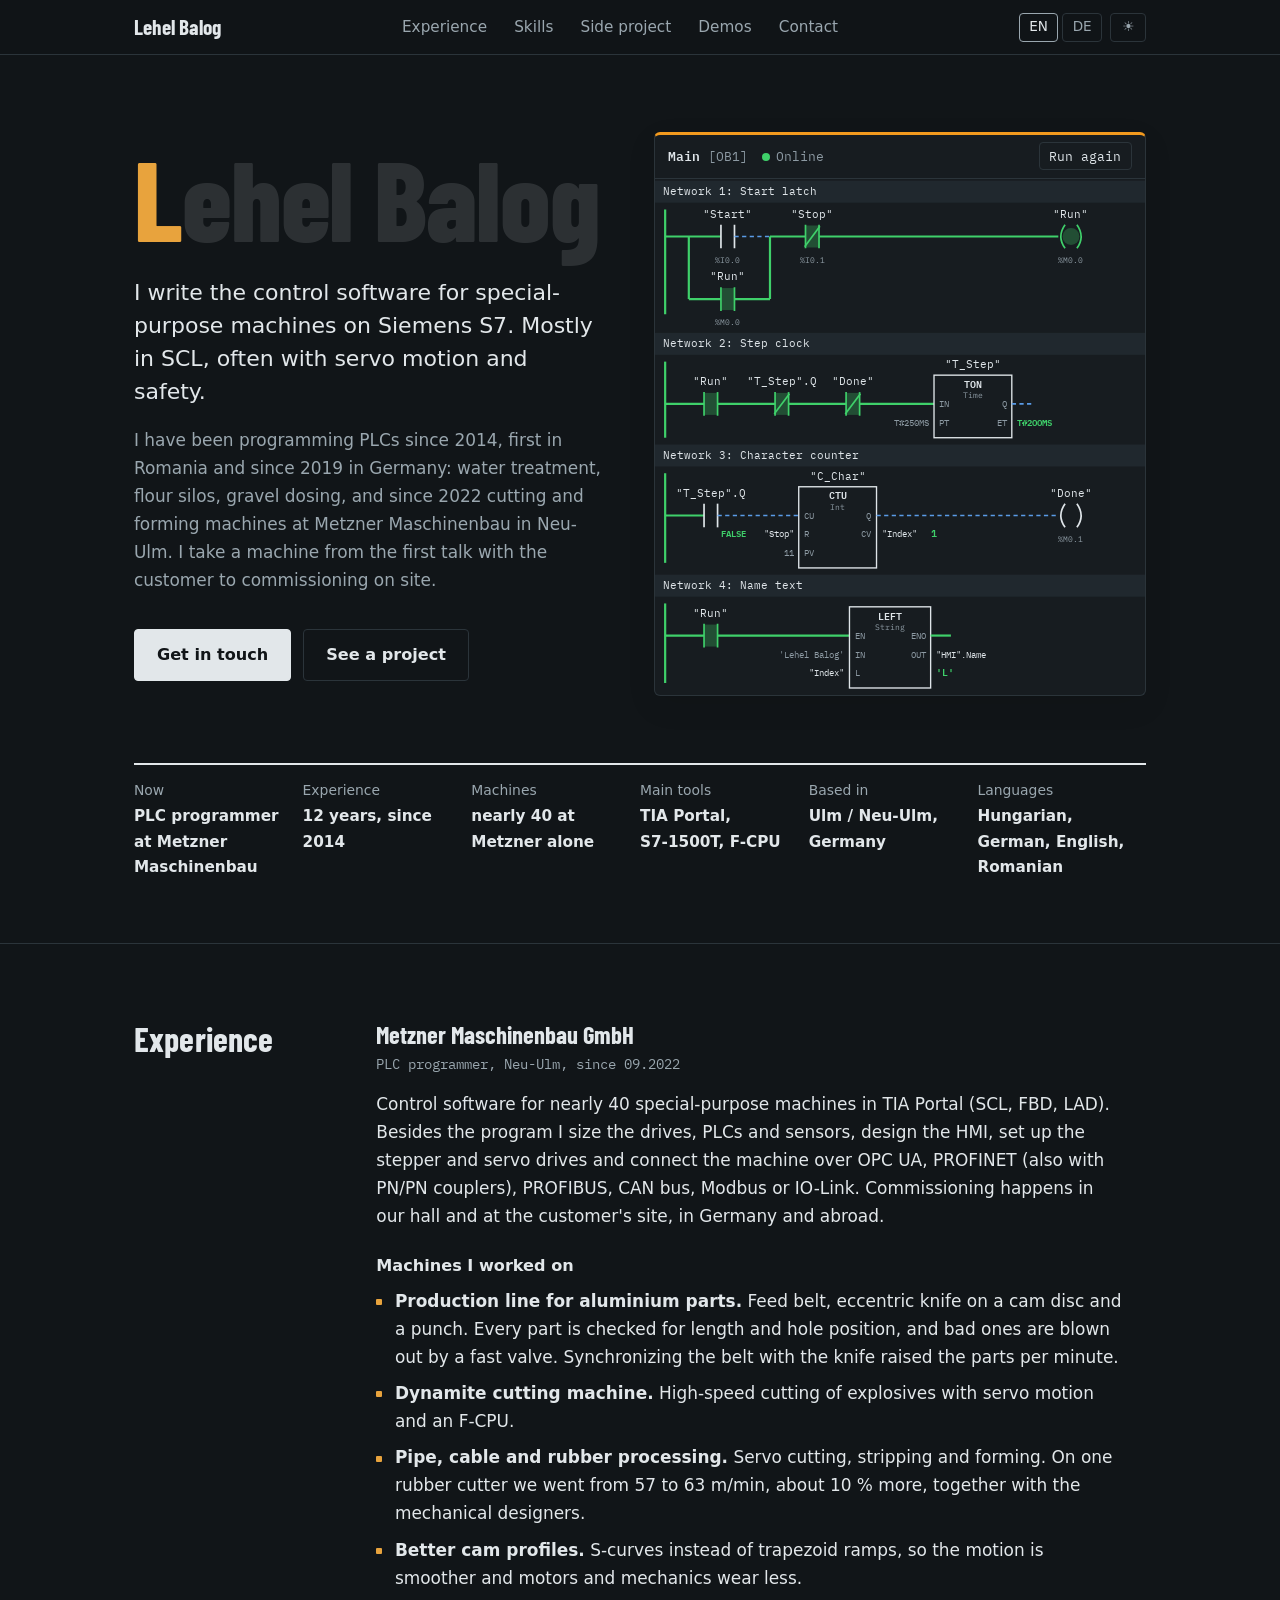
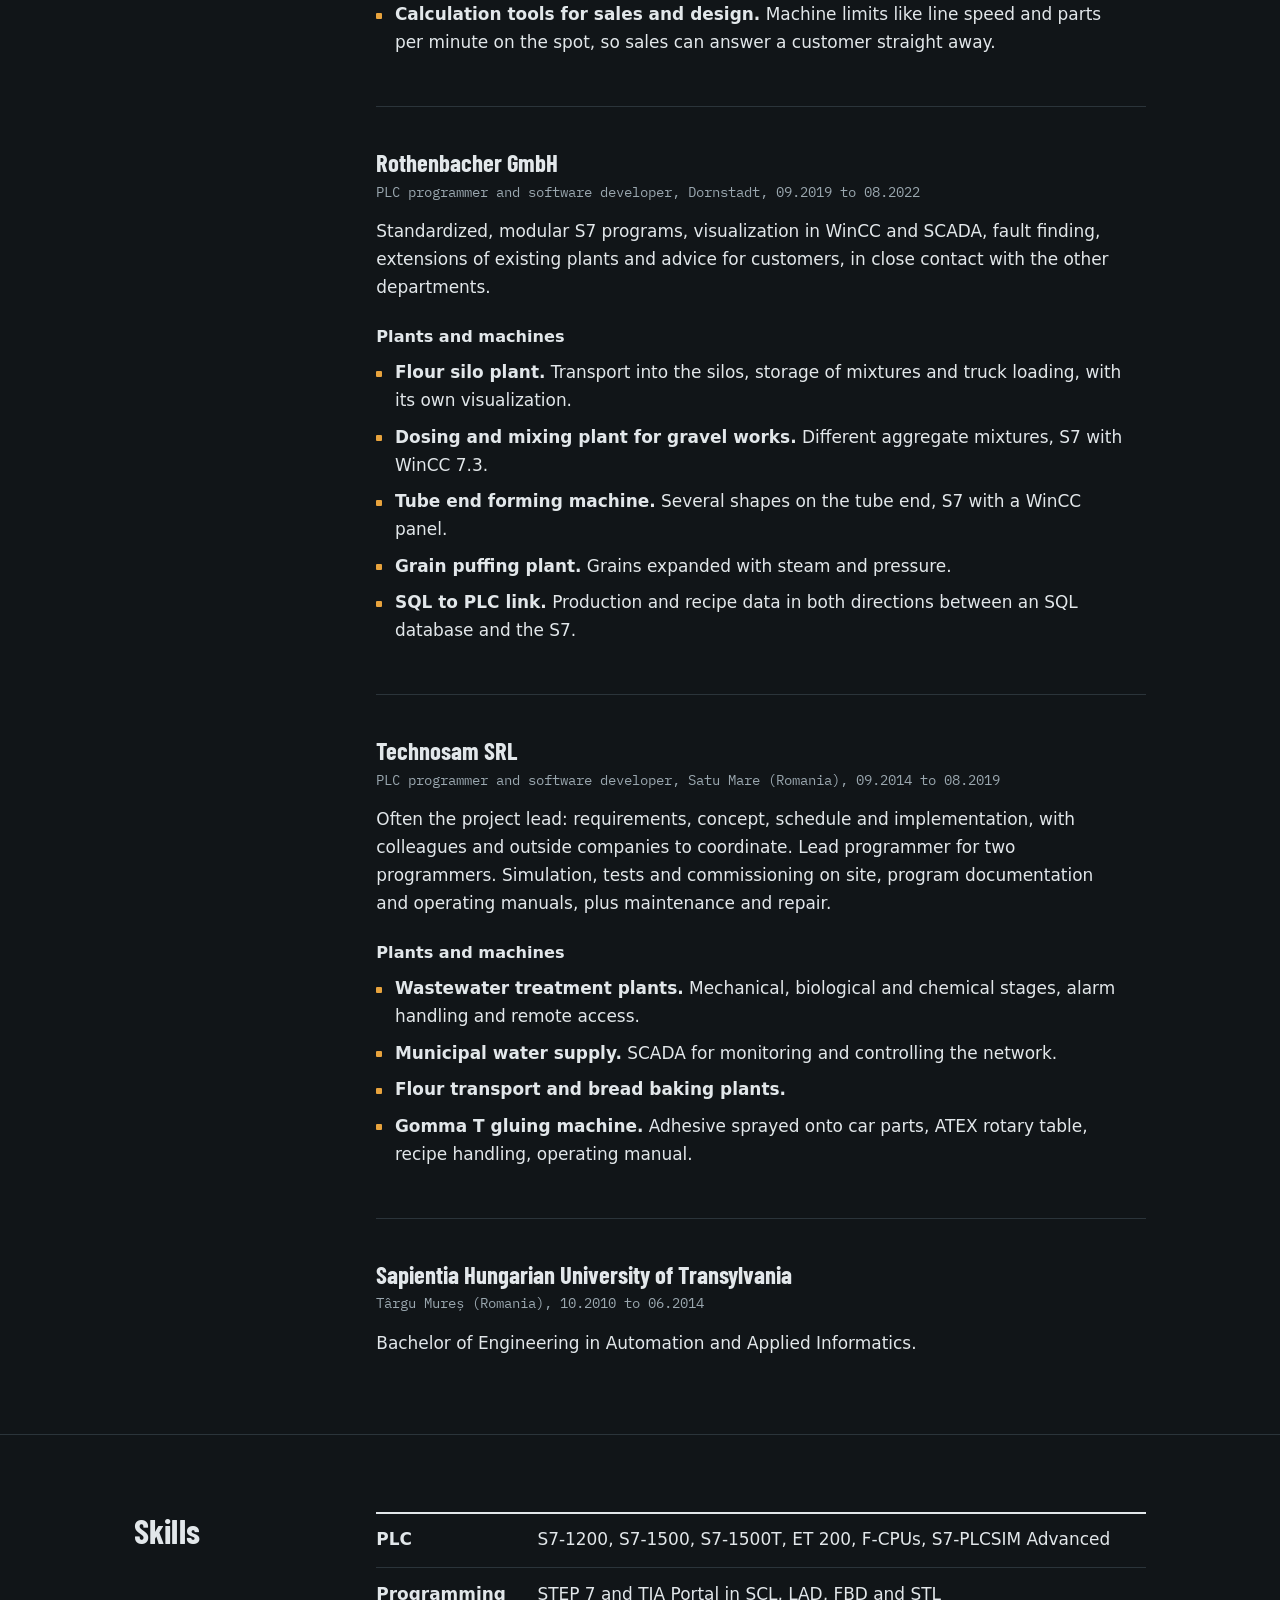
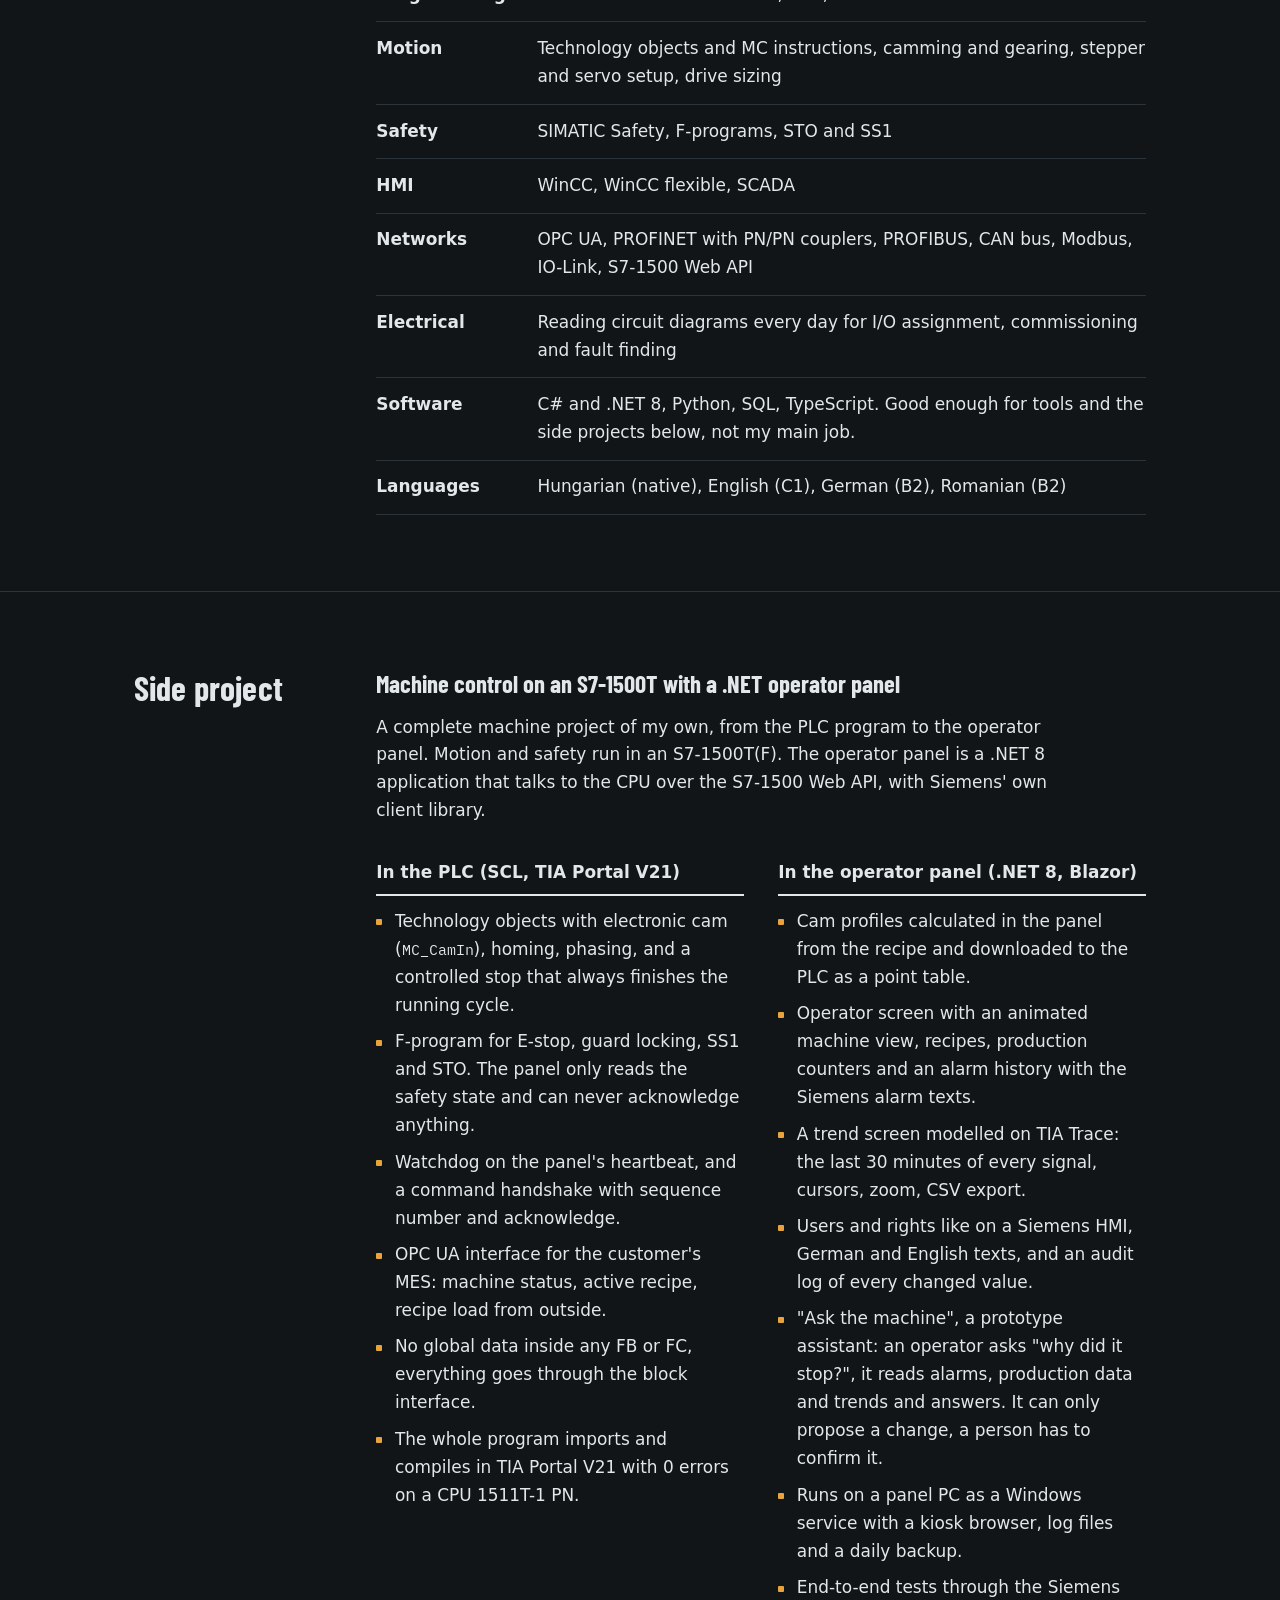
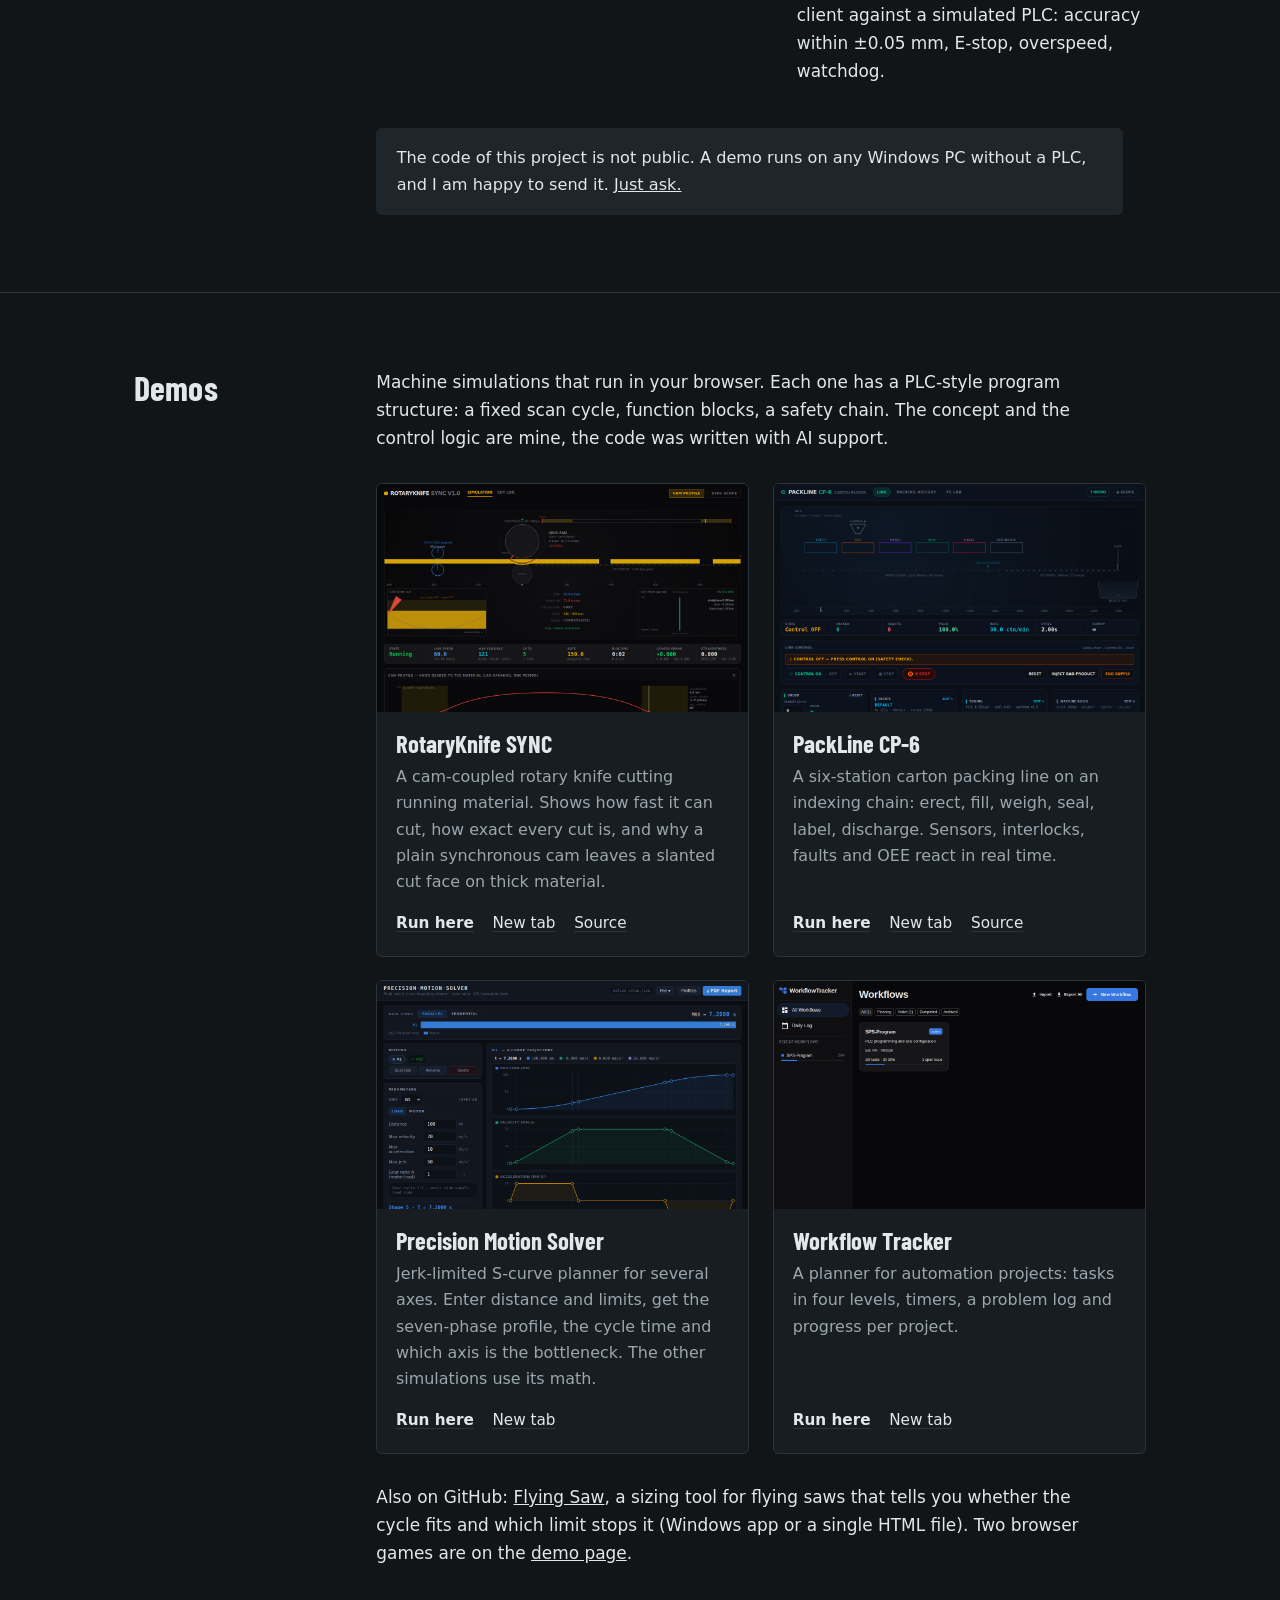
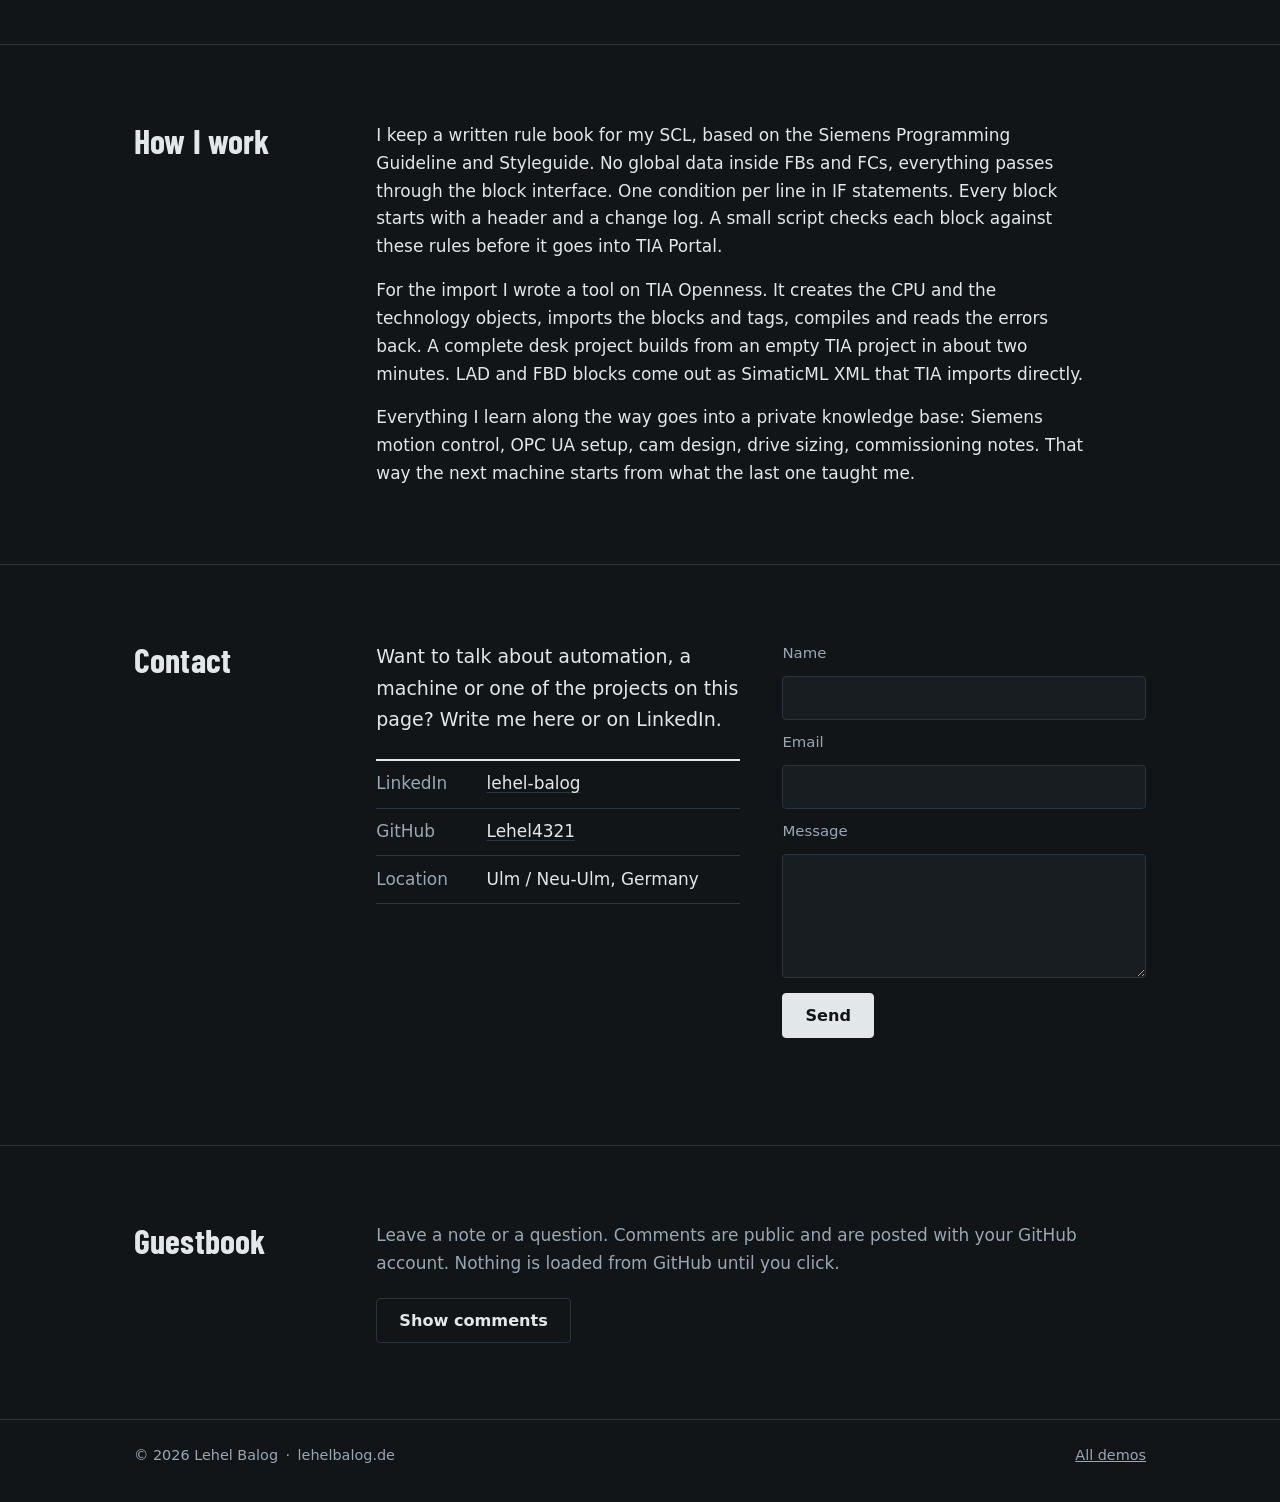
==== commit 55a76ba2: "Contact: talk about automation and the projects, no job wording Co-Authored-By: Claude Opus 5.5 <nor" ====
--- a/index.html
+++ b/index.html
@@ -685,8 +685,8 @@
     <h2><span data-l="en">Contact</span><span data-l="de">Kontakt</span></h2>
     <div class="contact-grid">
       <div>
-        <p class="lead" data-l="en">Questions about a machine, a project or a job? Write me here or on LinkedIn.</p>
-        <p class="lead" data-l="de">Fragen zu einer Maschine, einem Projekt oder einer Stelle? Schreiben Sie mir hier oder auf LinkedIn.</p>
+        <p class="lead" data-l="en">Want to talk about automation, a machine or one of the projects on this page? Write me here or on LinkedIn.</p>
+        <p class="lead" data-l="de">Sie möchten über Automatisierung, eine Maschine oder eines der Projekte auf dieser Seite sprechen? Schreiben Sie mir hier oder auf LinkedIn.</p>
         <ul class="contact-links">
           <li><span class="k">LinkedIn</span><a href="https://www.linkedin.com/in/lehel-balog-75b9b2129/" target="_blank" rel="noopener">lehel-balog</a></li>
           <li><span class="k">GitHub</span><a href="https://github.com/Lehel4321" target="_blank" rel="noopener">Lehel4321</a></li>
